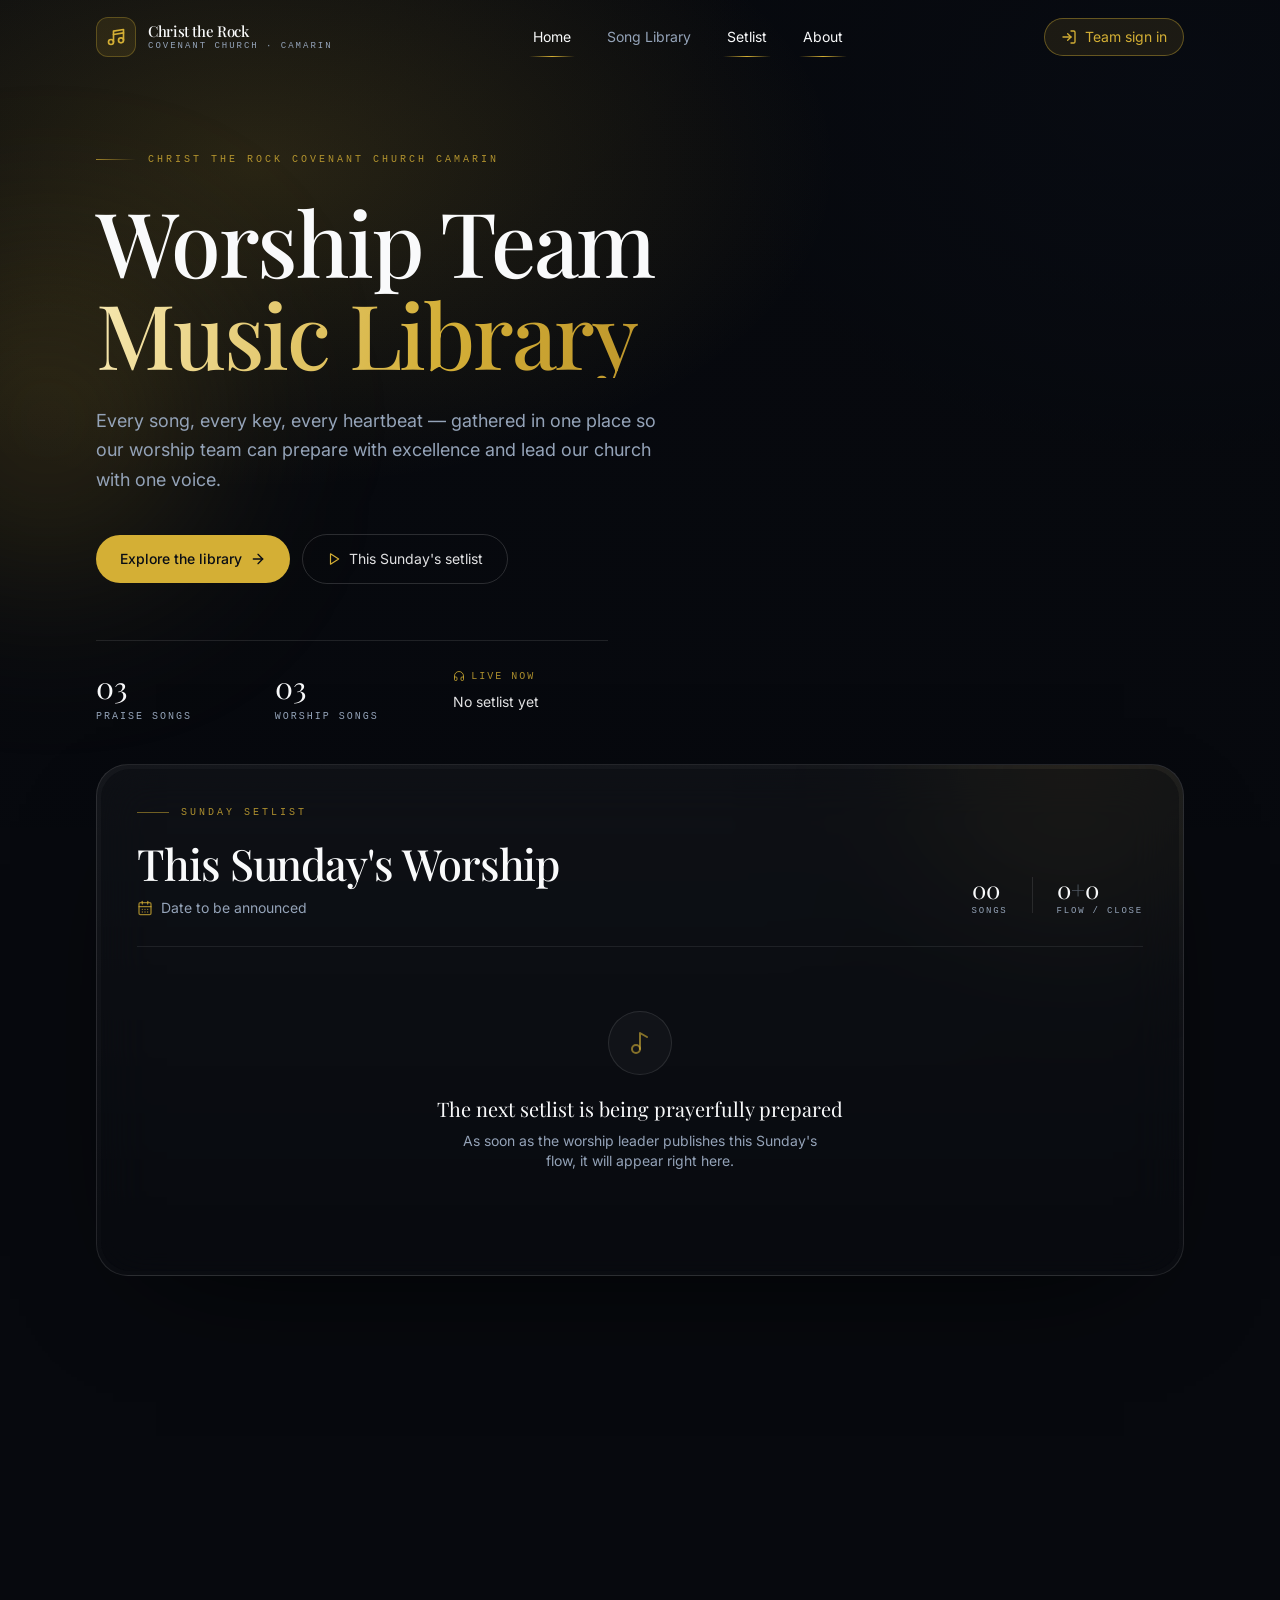
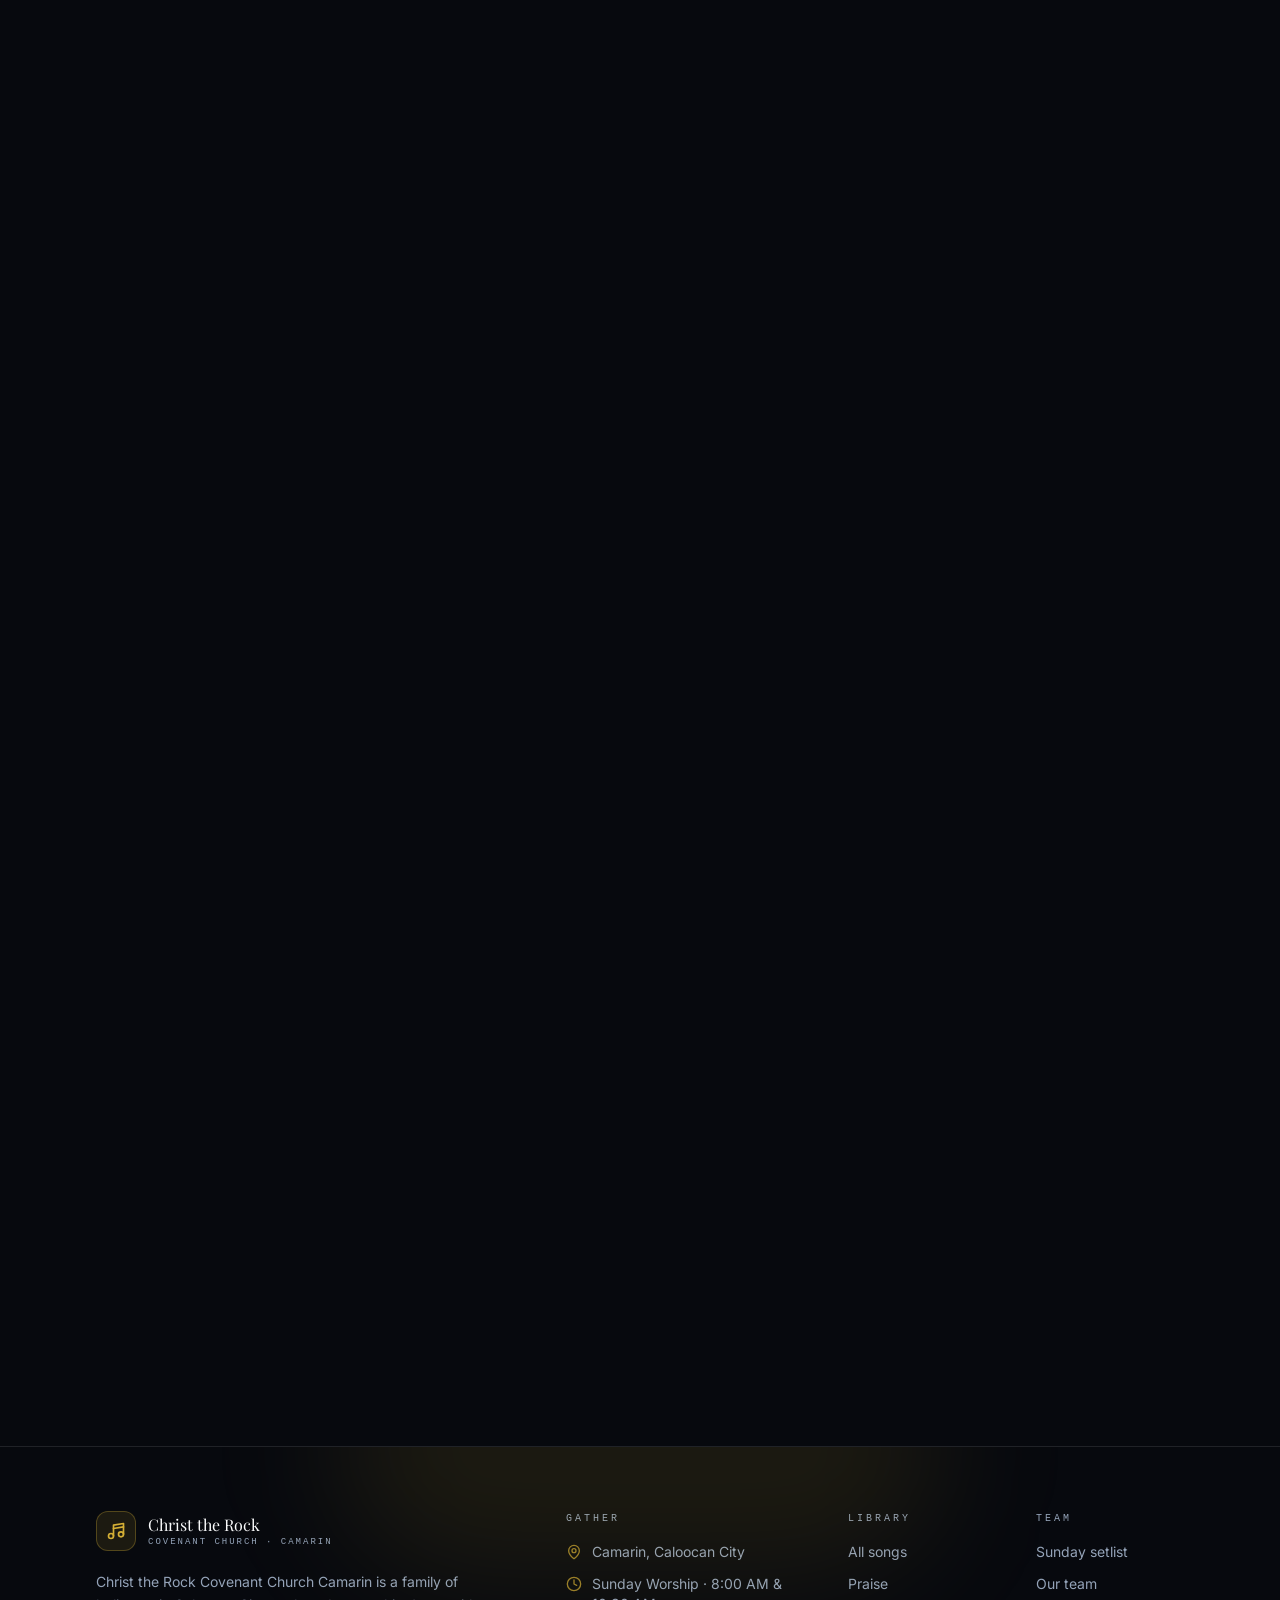
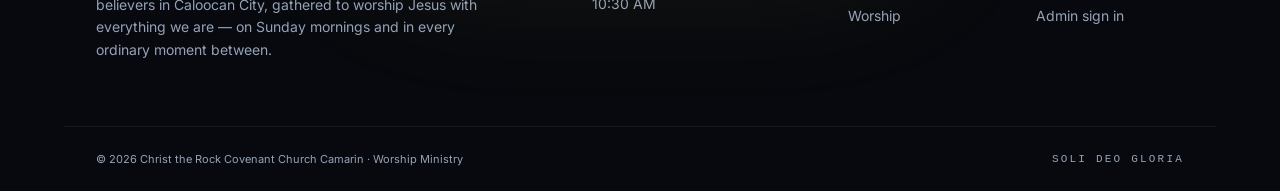
==== index.html @ 138a31fb "Add files via upload" ====
<!DOCTYPE html><html lang="en"><head><meta charset="utf-8"/><meta content="width=device-width, initial-scale=1" name="viewport"/><link data-precedence="default" href="https://fonts.googleapis.com/css2?family=Inter:wght@300;400;500;600;700&amp;family=Playfair+Display:ital,wght@0,400;0,500;0,600;0,700;1,400&amp;display=swap" rel="stylesheet"/><link data-precedence="default" href="assets/index-RPKxSa3g.css" rel="stylesheet"/><title>Worship Team Music Library · Christ the Rock Covenant Church Camarin</title><meta content="The worship song library of Christ the Rock Covenant Church Camarin — reference recordings, backing tracks, and this Sunday's setlist." name="description"/><link href="assets/index-C68H6vA-.js" rel="modulepreload"/><link href="assets/createLucideIcon-BUDD-Coq.js" rel="modulepreload"/><link href="assets/react-dom-BE61ntpF.js" rel="modulepreload"/><link href="assets/server-fns-a1KhJrAh.js" rel="modulepreload"/><link href="assets/not-found-DIgawKw1.js" rel="modulepreload"/><link href="assets/redirect-DmtLUW0N.js" rel="modulepreload"/><link href="assets/link-jalOJQkC.js" rel="modulepreload"/><link href="assets/useMatch-Bd0FVnKm.js" rel="modulepreload"/><link href="assets/CatchBoundary-DxR-OUMI.js" rel="modulepreload"/><link href="assets/useRouter-CSayxkxs.js" rel="modulepreload"/><link href="assets/base44Client-6vFZ7NNs.js" rel="modulepreload"/><link href="assets/AuthContext-CkHqcWz8.js" rel="modulepreload"/><link href="assets/button-DMwtZZR9.js" rel="modulepreload"/><link href="assets/_site-Dqvnqlij.js" rel="modulepreload"/><link href="assets/layout-dashboard-XELjvNYo.js" rel="modulepreload"/><link href="assets/utils-DojpP95n.js" rel="modulepreload"/><link href="assets/log-in-CpLHWtJS.js" rel="modulepreload"/><link href="assets/mail-Dfc-AJp6.js" rel="modulepreload"/><link href="assets/music-2-z4HTUO-l.js" rel="modulepreload"/><link href="assets/PlayerProvider-BpDTcqdj.js" rel="modulepreload"/><link href="assets/x-Bf3gjl_W.js" rel="modulepreload"/><link href="assets/site-defaults-DZJwE_UU.js" rel="modulepreload"/><link href="assets/song-theme-BJ8U_G2a.js" rel="modulepreload"/><link href="assets/_site-BabzP8Ic.js" rel="modulepreload"/><link href="assets/arrow-up-right-6ZqSmV0e.js" rel="modulepreload"/><link href="assets/sparkles-xSiNG7Z-.js" rel="modulepreload"/><link href="assets/download-C8LaL473.js" rel="modulepreload"/><link href="assets/heart-DmPBUXqQ.js" rel="modulepreload"/><link href="assets/headphones-D__kexxm.js" rel="modulepreload"/><link href="assets/library-vq-dr9pK.js" rel="modulepreload"/><link href="assets/users-lpn7iAPw.js" rel="modulepreload"/><link href="assets/image-Dif1U_Tt.js" rel="modulepreload"/><link href="assets/SongCard-CnLwtiai.js" rel="modulepreload"/><link href="https://fonts.googleapis.com" rel="preconnect"/><link crossorigin="anonymous" href="https://fonts.gstatic.com" rel="preconnect"/></head><body data-react-root="true"><!--$--><div class="relative flex min-h-screen flex-col"><header class="fixed inset-x-0 top-0 z-40 transition-all duration-500 border-b border-transparent"><div class="mx-auto flex h-[74px] max-w-6xl items-center justify-between gap-4 px-5 sm:px-8"><a class="group flex items-center gap-3 active" href="index.html" data-status="active" aria-current="page"><span class="relative flex h-10 w-10 items-center justify-center rounded-xl border border-primary/30 bg-primary/10 transition group-hover:border-primary/60"><svg xmlns="http://www.w3.org/2000/svg" width="24" height="24" viewBox="0 0 24 24" fill="none" stroke="currentColor" stroke-width="2" stroke-linecap="round" stroke-linejoin="round" class="lucide lucide-music4 h-5 w-5 text-primary"><path d="M9 18V5l12-2v13"></path><path d="m9 9 12-2"></path><circle cx="6" cy="18" r="3"></circle><circle cx="18" cy="16" r="3"></circle></svg></span><span class="leading-tight"><span class="block font-display text-[15px] font-medium tracking-tight text-foreground">Christ the Rock</span><span class="block font-mono text-[9px] uppercase tracking-[0.22em] text-muted-foreground">Covenant Church · Camarin</span></span></a><nav class="hidden items-center gap-1 lg:flex" aria-label="Main"><a class="relative rounded-full px-4 py-2 text-sm transition-colors text-foreground active" href="index.html" data-status="active" aria-current="page">Home<span class="absolute inset-x-3 -bottom-0.5 h-px bg-gradient-to-r from-transparent via-primary to-transparent"></span></a><a class="relative rounded-full px-4 py-2 text-sm transition-colors text-muted-foreground hover:text-foreground" href="songs.html">Song Library</a><a class="relative rounded-full px-4 py-2 text-sm transition-colors text-foreground active" href="index.html#setlist" data-status="active" aria-current="page">Setlist<span class="absolute inset-x-3 -bottom-0.5 h-px bg-gradient-to-r from-transparent via-primary to-transparent"></span></a><a class="relative rounded-full px-4 py-2 text-sm transition-colors text-foreground active" href="index.html#about" data-status="active" aria-current="page">About<span class="absolute inset-x-3 -bottom-0.5 h-px bg-gradient-to-r from-transparent via-primary to-transparent"></span></a></nav><div class="hidden items-center gap-2 lg:flex"><button type="button" class="flex items-center gap-2 rounded-full border border-primary/40 bg-primary/10 px-4 py-2 text-sm text-primary transition hover:bg-primary/20"><svg xmlns="http://www.w3.org/2000/svg" width="24" height="24" viewBox="0 0 24 24" fill="none" stroke="currentColor" stroke-width="2" stroke-linecap="round" stroke-linejoin="round" class="lucide lucide-log-in h-4 w-4"><path d="M15 3h4a2 2 0 0 1 2 2v14a2 2 0 0 1-2 2h-4"></path><polyline points="10 17 15 12 10 7"></polyline><line x1="15" x2="3" y1="12" y2="12"></line></svg>Team sign in</button></div><button type="button" aria-label="Open menu" aria-expanded="false" class="flex h-10 w-10 items-center justify-center rounded-xl border border-white/10 text-foreground lg:hidden"><svg xmlns="http://www.w3.org/2000/svg" width="24" height="24" viewBox="0 0 24 24" fill="none" stroke="currentColor" stroke-width="2" stroke-linecap="round" stroke-linejoin="round" class="lucide lucide-menu h-5 w-5"><line x1="4" x2="20" y1="12" y2="12"></line><line x1="4" x2="20" y1="6" y2="6"></line><line x1="4" x2="20" y1="18" y2="18"></line></svg></button></div></header><main class="flex-1"><div class="pb-10"><section class="relative isolate flex min-h-[92vh] items-center overflow-hidden"><div class="absolute inset-0 -z-10"><span class="inline-block relative h-full w-full object-cover opacity-45" data-image-src="https://media.base44.com/images/public/6ae8325a5e46a27e6f48c263/301f4f0b5_generated_c5628a67.png"><span class="block relative w-full h-full overflow-hidden"></span></span><div class="absolute inset-0 bg-gradient-to-b from-background/85 via-background/70 to-background"></div><div class="absolute inset-0 bg-[radial-gradient(70%_60%_at_20%_20%,hsl(46_65%_52%/0.16),transparent_65%)]"></div></div><div class="pointer-events-none absolute -left-24 top-1/3 -z-10 h-72 w-72 rounded-full bg-primary/20 blur-[100px] animate-glow"></div><div class="pointer-events-none absolute -right-20 bottom-10 -z-10 h-80 w-80 rounded-full bg-[hsl(219_70%_45%)]/25 blur-[110px] animate-float"></div><div class="mx-auto w-full max-w-6xl px-5 pb-20 pt-32 sm:px-8"><div class="max-w-3xl"><div class="animate-fade-up flex items-center gap-3"><span class="h-px w-10 bg-gradient-to-r from-primary/70 to-transparent"></span><p class="eyebrow text-primary/80">Christ the Rock Covenant Church Camarin</p></div><h1 class="animate-fade-up mt-7 font-display text-[clamp(2.9rem,7.4vw,5.6rem)] font-medium leading-[1.02] tracking-tight text-balance [animation-delay:80ms]"><span class="text-foreground">Worship Team</span><span class="block gold-text">Music Library</span></h1><p class="animate-fade-up mt-7 max-w-xl text-lg leading-relaxed text-muted-foreground [animation-delay:160ms]">Every song, every key, every heartbeat — gathered in one place so our worship team can prepare with excellence and lead our church with one voice.</p><div class="animate-fade-up mt-10 flex flex-wrap items-center gap-3 [animation-delay:240ms]"><a class="group inline-flex items-center gap-2 rounded-full bg-primary px-6 py-3.5 text-sm font-medium text-primary-foreground transition hover:shadow-[0_18px_50px_-18px_hsl(46_65%_52%/0.8)]" href="songs.html">Explore the library<svg xmlns="http://www.w3.org/2000/svg" width="24" height="24" viewBox="0 0 24 24" fill="none" stroke="currentColor" stroke-width="2" stroke-linecap="round" stroke-linejoin="round" class="lucide lucide-arrow-right h-4 w-4 transition-transform group-hover:translate-x-1"><path d="M5 12h14"></path><path d="m12 5 7 7-7 7"></path></svg></a><a class="inline-flex items-center gap-2 rounded-full border border-white/15 px-6 py-3.5 text-sm text-foreground/90 backdrop-blur transition hover:border-primary/40 hover:bg-white/5 active" href="index.html#setlist" data-status="active" aria-current="page"><svg xmlns="http://www.w3.org/2000/svg" width="24" height="24" viewBox="0 0 24 24" fill="none" stroke="currentColor" stroke-width="2" stroke-linecap="round" stroke-linejoin="round" class="lucide lucide-play h-3.5 w-3.5 text-primary"><polygon points="6 3 20 12 6 21 6 3"></polygon></svg>This Sunday&#x27;s setlist</a></div><div class="animate-fade-up mt-14 grid max-w-lg grid-cols-3 gap-6 border-t border-white/10 pt-7 [animation-delay:320ms]"><div><p class="font-display text-3xl text-foreground">03</p><p class="mt-1 font-mono text-[10px] uppercase tracking-[0.2em] text-muted-foreground">Praise songs</p></div><div><p class="font-display text-3xl text-foreground">03</p><p class="mt-1 font-mono text-[10px] uppercase tracking-[0.2em] text-muted-foreground">Worship songs</p></div><div><p class="flex items-center gap-1.5 font-mono text-[10px] uppercase tracking-[0.2em] text-primary/80"><svg xmlns="http://www.w3.org/2000/svg" width="24" height="24" viewBox="0 0 24 24" fill="none" stroke="currentColor" stroke-width="2" stroke-linecap="round" stroke-linejoin="round" class="lucide lucide-headphones h-3 w-3"><path d="M3 14h3a2 2 0 0 1 2 2v3a2 2 0 0 1-2 2H5a2 2 0 0 1-2-2v-7a9 9 0 0 1 18 0v7a2 2 0 0 1-2 2h-1a2 2 0 0 1-2-2v-3a2 2 0 0 1 2-2h3"></path></svg> Live now</p><p class="mt-2 text-sm text-foreground/90">No setlist yet</p></div></div></div></div></section><div class="-mt-10 sm:-mt-16"><section id="setlist" class="relative mx-auto max-w-6xl scroll-mt-24 px-5 sm:px-8"><div class="relative overflow-hidden rounded-[2rem] border border-white/10 bg-gradient-to-b from-white/[0.06] to-white/[0.015] p-1 shadow-[0_40px_120px_-60px_rgba(0,0,0,1)]"><div class="pointer-events-none absolute -top-24 right-0 h-56 w-56 rounded-full bg-primary/15 blur-[90px]"></div><div class="relative rounded-[1.85rem] bg-background/40 px-5 py-7 backdrop-blur-xl sm:px-9 sm:py-9"><div class="flex flex-col gap-5 border-b border-white/8 pb-7 sm:flex-row sm:items-end sm:justify-between"><div><div class="flex items-center gap-3"><span class="h-px w-8 bg-primary/50"></span><p class="eyebrow text-primary/80">Sunday Setlist</p></div><h2 class="mt-4 font-display text-[clamp(1.8rem,4vw,2.7rem)] font-medium leading-tight tracking-tight text-foreground">This Sunday&#x27;s Worship</h2><p class="mt-2 flex items-center gap-2 text-sm text-muted-foreground"><svg xmlns="http://www.w3.org/2000/svg" width="24" height="24" viewBox="0 0 24 24" fill="none" stroke="currentColor" stroke-width="2" stroke-linecap="round" stroke-linejoin="round" class="lucide lucide-calendar-days h-4 w-4 text-primary/70"><path d="M8 2v4"></path><path d="M16 2v4"></path><rect width="18" height="18" x="3" y="4" rx="2"></rect><path d="M3 10h18"></path><path d="M8 14h.01"></path><path d="M12 14h.01"></path><path d="M16 14h.01"></path><path d="M8 18h.01"></path><path d="M12 18h.01"></path><path d="M16 18h.01"></path></svg>Date to be announced</p></div><div class="flex items-center gap-6"><div><p class="font-display text-2xl text-foreground">00</p><p class="font-mono text-[9px] uppercase tracking-[0.2em] text-muted-foreground">Songs</p></div><div class="h-9 w-px bg-white/10"></div><div><p class="font-display text-2xl text-foreground">0<span class="text-muted-foreground/50">+</span>0</p><p class="font-mono text-[9px] uppercase tracking-[0.2em] text-muted-foreground">Flow / Close</p></div></div></div><div class="flex flex-col items-center justify-center py-16 text-center"><div class="flex h-16 w-16 items-center justify-center rounded-full border border-white/10 bg-white/[0.03]"><svg xmlns="http://www.w3.org/2000/svg" width="24" height="24" viewBox="0 0 24 24" fill="none" stroke="currentColor" stroke-width="2" stroke-linecap="round" stroke-linejoin="round" class="lucide lucide-music2 h-6 w-6 text-primary/60"><circle cx="8" cy="18" r="4"></circle><path d="M12 18V2l7 4"></path></svg></div><p class="mt-5 font-display text-xl text-foreground">The next setlist is being prayerfully prepared</p><p class="mt-2 max-w-sm text-sm text-muted-foreground">As soon as the worship leader publishes this Sunday&#x27;s flow, it will appear right here.</p></div></div></div></section></div><section class="mx-auto mt-24 max-w-6xl px-5 sm:px-8"><div style="transition-delay:0ms" class="transition-[opacity,transform] duration-700 ease-out motion-reduce:transition-none translate-y-8 opacity-0"><div class="flex flex-col gap-5 sm:flex-row sm:items-end sm:justify-between"><div class="max-w-2xl"><div class="flex items-center gap-3"><span class="h-px w-8 bg-primary/50"></span><p class="eyebrow text-primary/80">Two heartbeats</p></div><h2 class="mt-4 font-display text-[clamp(1.9rem,3.6vw,2.9rem)] font-medium leading-[1.12] tracking-tight text-balance text-foreground">Find the sound for the moment</h2><p class="mt-4 text-[15px] leading-relaxed text-muted-foreground">Praise lifts the room with energy and thanksgiving. Worship makes space for stillness and surrender. Every song is filed, keyed, and ready.</p></div></div></div><div style="transition-delay:100ms" class="transition-[opacity,transform] duration-700 ease-out motion-reduce:transition-none translate-y-8 opacity-0 mt-10"><div class="grid gap-5 sm:grid-cols-2"><a class="group relative isolate flex min-h-[280px] flex-col justify-end overflow-hidden rounded-[1.75rem] border border-white/10 p-7 transition duration-500 hover:-translate-y-1 hover:border-white/20" href="songs@category=praise.html"><span class="inline-block absolute inset-0 -z-10 h-full w-full object-cover opacity-40 transition duration-700 group-hover:scale-105 group-hover:opacity-55" data-image-src="https://media.base44.com/images/public/6ae8325a5e46a27e6f48c263/154beac7b_generated_5445c7a5.png"><span class="block relative w-full h-full overflow-hidden"></span></span><div class="absolute inset-0 -z-10 bg-gradient-to-t from-background via-background/80 to-background/20"></div><div class="flex items-center justify-between"><span class="flex h-11 w-11 items-center justify-center rounded-xl border border-primary/40 bg-primary/15 text-primary"><svg xmlns="http://www.w3.org/2000/svg" width="24" height="24" viewBox="0 0 24 24" fill="none" stroke="currentColor" stroke-width="2" stroke-linecap="round" stroke-linejoin="round" class="lucide lucide-flame h-5 w-5"><path d="M8.5 14.5A2.5 2.5 0 0 0 11 12c0-1.38-.5-2-1-3-1.072-2.143-.224-4.054 2-6 .5 2.5 2 4.9 4 6.5 2 1.6 3 3.5 3 5.5a7 7 0 1 1-14 0c0-1.153.433-2.294 1-3a2.5 2.5 0 0 0 2.5 2.5z"></path></svg></span><span class="flex h-9 w-9 items-center justify-center rounded-full border border-white/15 text-muted-foreground transition group-hover:border-white/40 group-hover:text-foreground"><svg xmlns="http://www.w3.org/2000/svg" width="24" height="24" viewBox="0 0 24 24" fill="none" stroke="currentColor" stroke-width="2" stroke-linecap="round" stroke-linejoin="round" class="lucide lucide-arrow-up-right h-4 w-4"><path d="M7 7h10v10"></path><path d="M7 17 17 7"></path></svg></span></div><p class="mt-10 font-mono text-[9px] uppercase tracking-[0.24em] text-muted-foreground">Fast · Upbeat · Declarative</p><h3 class="mt-2 font-display text-3xl tracking-tight text-foreground">Praise</h3><p class="mt-2 max-w-xs text-sm leading-relaxed text-muted-foreground">High-energy anthems that open the service with thanksgiving and joy.</p></a><a class="group relative isolate flex min-h-[280px] flex-col justify-end overflow-hidden rounded-[1.75rem] border border-white/10 p-7 transition duration-500 hover:-translate-y-1 hover:border-white/20" href="songs@category=worship.html"><span class="inline-block absolute inset-0 -z-10 h-full w-full object-cover opacity-40 transition duration-700 group-hover:scale-105 group-hover:opacity-55" data-image-src="https://media.base44.com/images/public/6ae8325a5e46a27e6f48c263/608a3fe82_generated_2d87bc00.png"><span class="block relative w-full h-full overflow-hidden"></span></span><div class="absolute inset-0 -z-10 bg-gradient-to-t from-background via-[hsl(356_45%_12%)]/80 to-background/20"></div><div class="flex items-center justify-between"><span class="flex h-11 w-11 items-center justify-center rounded-xl border border-[hsl(var(--worship))]/40 bg-[hsl(var(--worship))]/15 text-[hsl(var(--worship))]"><svg xmlns="http://www.w3.org/2000/svg" width="24" height="24" viewBox="0 0 24 24" fill="none" stroke="currentColor" stroke-width="2" stroke-linecap="round" stroke-linejoin="round" class="lucide lucide-heart h-5 w-5"><path d="M19 14c1.49-1.46 3-3.21 3-5.5A5.5 5.5 0 0 0 16.5 3c-1.76 0-3 .5-4.5 2-1.5-1.5-2.74-2-4.5-2A5.5 5.5 0 0 0 2 8.5c0 2.3 1.5 4.05 3 5.5l7 7Z"></path></svg></span><span class="flex h-9 w-9 items-center justify-center rounded-full border border-white/15 text-muted-foreground transition group-hover:border-white/40 group-hover:text-foreground"><svg xmlns="http://www.w3.org/2000/svg" width="24" height="24" viewBox="0 0 24 24" fill="none" stroke="currentColor" stroke-width="2" stroke-linecap="round" stroke-linejoin="round" class="lucide lucide-arrow-up-right h-4 w-4"><path d="M7 7h10v10"></path><path d="M7 17 17 7"></path></svg></span></div><p class="mt-10 font-mono text-[9px] uppercase tracking-[0.24em] text-muted-foreground">Slow · Intimate · Reflective</p><h3 class="mt-2 font-display text-3xl tracking-tight text-foreground">Worship</h3><p class="mt-2 max-w-xs text-sm leading-relaxed text-muted-foreground">Quiet songs that make room for stillness and surrender before God.</p></a></div></div></section><section class="mx-auto mt-24 max-w-6xl px-5 sm:px-8"><div style="transition-delay:0ms" class="transition-[opacity,transform] duration-700 ease-out motion-reduce:transition-none translate-y-8 opacity-0"><div class="flex flex-col gap-5 sm:flex-row sm:items-end sm:justify-between"><div class="max-w-2xl"><div class="flex items-center gap-3"><span class="h-px w-8 bg-primary/50"></span><p class="eyebrow text-primary/80">Fresh in the vault</p></div><h2 class="mt-4 font-display text-[clamp(1.9rem,3.6vw,2.9rem)] font-medium leading-[1.12] tracking-tight text-balance text-foreground">New in the library</h2><p class="mt-4 text-[15px] leading-relaxed text-muted-foreground">Fresh arrangements ready for the team to learn and lead.</p></div><a class="group inline-flex items-center gap-2 text-sm text-primary transition hover:text-primary/80" href="songs.html">Browse all <!-- -->6 songs<svg xmlns="http://www.w3.org/2000/svg" width="24" height="24" viewBox="0 0 24 24" fill="none" stroke="currentColor" stroke-width="2" stroke-linecap="round" stroke-linejoin="round" class="lucide lucide-arrow-right h-4 w-4 transition-transform group-hover:translate-x-1"><path d="M5 12h14"></path><path d="m12 5 7 7-7 7"></path></svg></a></div></div><div class="mt-10 grid gap-5 sm:grid-cols-2 lg:grid-cols-3"><div style="transition-delay:0ms" class="transition-[opacity,transform] duration-700 ease-out motion-reduce:transition-none translate-y-8 opacity-0"><article class="group relative flex h-full flex-col overflow-hidden rounded-3xl border border-white/10 bg-white/[0.025] p-5 transition duration-500 hover:-translate-y-1 hover:bg-white/[0.05] group-hover:border-[hsl(var(--worship))]/45"><div class="pointer-events-none absolute -right-14 -top-16 h-40 w-40 rounded-full blur-3xl opacity-0 transition-opacity duration-500 group-hover:opacity-100 bg-[hsl(var(--worship))]/20"></div><div class="flex items-start justify-between gap-3"><span class="rounded-full border px-2.5 py-1 font-mono text-[9px] uppercase tracking-[0.18em] border-[hsl(var(--worship))]/35 bg-[hsl(var(--worship))]/12 text-[hsl(var(--worship))]">Worship<!-- --> · <!-- -->Slow</span><div class="flex items-center gap-3 font-mono text-[10px] uppercase tracking-wider text-muted-foreground"><span class="led text-primary">D</span><span class="h-3 w-px bg-white/15"></span><span class="led">68 BPM</span></div></div><h3 class="mt-5 font-display text-xl leading-snug tracking-tight text-foreground transition-colors group-hover:text-primary">King of Kings</h3><p class="mt-1 text-sm text-muted-foreground">Hillsong Worship</p><p class="mt-3 line-clamp-2 text-[13px] leading-relaxed text-muted-foreground/80">Narrative worship song — let the verses breathe and bring the drums in on the second chorus.</p><div class="mt-auto pt-5"><div class="flex items-center gap-2"><button type="button" disabled="" aria-label="Play reference recording of King of Kings" class="flex h-10 w-10 shrink-0 items-center justify-center rounded-full border transition border-white/15 text-foreground hover:text-primary cursor-not-allowed opacity-35 hover:border-white/15 hover:bg-transparent"><svg xmlns="http://www.w3.org/2000/svg" width="24" height="24" viewBox="0 0 24 24" fill="none" stroke="currentColor" stroke-width="2" stroke-linecap="round" stroke-linejoin="round" class="lucide lucide-play ml-0.5 h-4 w-4"><polygon points="6 3 20 12 6 21 6 3"></polygon></svg></button><span class="flex flex-1 items-center justify-center rounded-full border border-white/8 px-4 py-2.5 text-xs text-muted-foreground/50">No track yet</span><a aria-label="View details for King of Kings" class="flex h-10 w-10 shrink-0 items-center justify-center rounded-full border border-white/12 text-muted-foreground transition hover:border-primary/50 hover:text-primary" href="songs/6ae83517311d4ce9578477d5.html"><svg xmlns="http://www.w3.org/2000/svg" width="24" height="24" viewBox="0 0 24 24" fill="none" stroke="currentColor" stroke-width="2" stroke-linecap="round" stroke-linejoin="round" class="lucide lucide-arrow-up-right h-4 w-4"><path d="M7 7h10v10"></path><path d="M7 17 17 7"></path></svg></a></div></div></article></div><div style="transition-delay:90ms" class="transition-[opacity,transform] duration-700 ease-out motion-reduce:transition-none translate-y-8 opacity-0"><article class="group relative flex h-full flex-col overflow-hidden rounded-3xl border border-white/10 bg-white/[0.025] p-5 transition duration-500 hover:-translate-y-1 hover:bg-white/[0.05] group-hover:border-[hsl(var(--worship))]/45"><div class="pointer-events-none absolute -right-14 -top-16 h-40 w-40 rounded-full blur-3xl opacity-0 transition-opacity duration-500 group-hover:opacity-100 bg-[hsl(var(--worship))]/20"></div><div class="flex items-start justify-between gap-3"><span class="rounded-full border px-2.5 py-1 font-mono text-[9px] uppercase tracking-[0.18em] border-[hsl(var(--worship))]/35 bg-[hsl(var(--worship))]/12 text-[hsl(var(--worship))]">Worship<!-- --> · <!-- -->Slow</span><div class="flex items-center gap-3 font-mono text-[10px] uppercase tracking-wider text-muted-foreground"><span class="led text-primary">A</span><span class="h-3 w-px bg-white/15"></span><span class="led">63 BPM</span></div></div><h3 class="mt-5 font-display text-xl leading-snug tracking-tight text-foreground transition-colors group-hover:text-primary">Goodness of God</h3><p class="mt-1 text-sm text-muted-foreground">Bethel Music</p><p class="mt-3 line-clamp-2 text-[13px] leading-relaxed text-muted-foreground/80">Warm and congregational; builds gently into a full-band chorus. Keep the first verse sparse.</p><div class="mt-auto pt-5"><div class="flex items-center gap-2"><button type="button" disabled="" aria-label="Play reference recording of Goodness of God" class="flex h-10 w-10 shrink-0 items-center justify-center rounded-full border transition border-white/15 text-foreground hover:text-primary cursor-not-allowed opacity-35 hover:border-white/15 hover:bg-transparent"><svg xmlns="http://www.w3.org/2000/svg" width="24" height="24" viewBox="0 0 24 24" fill="none" stroke="currentColor" stroke-width="2" stroke-linecap="round" stroke-linejoin="round" class="lucide lucide-play ml-0.5 h-4 w-4"><polygon points="6 3 20 12 6 21 6 3"></polygon></svg></button><span class="flex flex-1 items-center justify-center rounded-full border border-white/8 px-4 py-2.5 text-xs text-muted-foreground/50">No track yet</span><a aria-label="View details for Goodness of God" class="flex h-10 w-10 shrink-0 items-center justify-center rounded-full border border-white/12 text-muted-foreground transition hover:border-primary/50 hover:text-primary" href="songs/6ae83517311d4ce9578477d4.html"><svg xmlns="http://www.w3.org/2000/svg" width="24" height="24" viewBox="0 0 24 24" fill="none" stroke="currentColor" stroke-width="2" stroke-linecap="round" stroke-linejoin="round" class="lucide lucide-arrow-up-right h-4 w-4"><path d="M7 7h10v10"></path><path d="M7 17 17 7"></path></svg></a></div></div></article></div><div style="transition-delay:180ms" class="transition-[opacity,transform] duration-700 ease-out motion-reduce:transition-none translate-y-8 opacity-0"><article class="group relative flex h-full flex-col overflow-hidden rounded-3xl border border-white/10 bg-white/[0.025] p-5 transition duration-500 hover:-translate-y-1 hover:bg-white/[0.05] group-hover:border-[hsl(var(--worship))]/45"><div class="pointer-events-none absolute -right-14 -top-16 h-40 w-40 rounded-full blur-3xl opacity-0 transition-opacity duration-500 group-hover:opacity-100 bg-[hsl(var(--worship))]/20"></div><div class="flex items-start justify-between gap-3"><span class="rounded-full border px-2.5 py-1 font-mono text-[9px] uppercase tracking-[0.18em] border-[hsl(var(--worship))]/35 bg-[hsl(var(--worship))]/12 text-[hsl(var(--worship))]">Worship<!-- --> · <!-- -->Slow</span><div class="flex items-center gap-3 font-mono text-[10px] uppercase tracking-wider text-muted-foreground"><span class="led text-primary">G</span><span class="h-3 w-px bg-white/15"></span><span class="led">68 BPM</span></div></div><h3 class="mt-5 font-display text-xl leading-snug tracking-tight text-foreground transition-colors group-hover:text-primary">Way Maker</h3><p class="mt-1 text-sm text-muted-foreground">Sinach</p><p class="mt-3 line-clamp-2 text-[13px] leading-relaxed text-muted-foreground/80">Spacious declaration of God&#x27;s faithfulness — ideal for the response segment after the message.</p><div class="mt-auto pt-5"><div class="flex items-center gap-2"><button type="button" disabled="" aria-label="Play reference recording of Way Maker" class="flex h-10 w-10 shrink-0 items-center justify-center rounded-full border transition border-white/15 text-foreground hover:text-primary cursor-not-allowed opacity-35 hover:border-white/15 hover:bg-transparent"><svg xmlns="http://www.w3.org/2000/svg" width="24" height="24" viewBox="0 0 24 24" fill="none" stroke="currentColor" stroke-width="2" stroke-linecap="round" stroke-linejoin="round" class="lucide lucide-play ml-0.5 h-4 w-4"><polygon points="6 3 20 12 6 21 6 3"></polygon></svg></button><span class="flex flex-1 items-center justify-center rounded-full border border-white/8 px-4 py-2.5 text-xs text-muted-foreground/50">No track yet</span><a aria-label="View details for Way Maker" class="flex h-10 w-10 shrink-0 items-center justify-center rounded-full border border-white/12 text-muted-foreground transition hover:border-primary/50 hover:text-primary" href="songs/6ae83517311d4ce9578477d3.html"><svg xmlns="http://www.w3.org/2000/svg" width="24" height="24" viewBox="0 0 24 24" fill="none" stroke="currentColor" stroke-width="2" stroke-linecap="round" stroke-linejoin="round" class="lucide lucide-arrow-up-right h-4 w-4"><path d="M7 7h10v10"></path><path d="M7 17 17 7"></path></svg></a></div></div></article></div></div></section><section id="about" class="mx-auto mt-28 max-w-6xl scroll-mt-24 px-5 sm:px-8"><div class="grid gap-6 lg:grid-cols-12"><div style="transition-delay:0ms" class="transition-[opacity,transform] duration-700 ease-out motion-reduce:transition-none translate-y-8 opacity-0 lg:col-span-7"><div class="glass h-full rounded-[1.75rem] p-8 sm:p-10"><div class="flex items-center gap-3"><svg xmlns="http://www.w3.org/2000/svg" width="24" height="24" viewBox="0 0 24 24" fill="none" stroke="currentColor" stroke-width="2" stroke-linecap="round" stroke-linejoin="round" class="lucide lucide-users h-4 w-4 text-primary"><path d="M16 21v-2a4 4 0 0 0-4-4H6a4 4 0 0 0-4 4v2"></path><circle cx="9" cy="7" r="4"></circle><path d="M22 21v-2a4 4 0 0 0-3-3.87"></path><path d="M16 3.13a4 4 0 0 1 0 7.75"></path></svg><p class="eyebrow text-primary/80">Our worship team</p></div><h2 class="mt-5 font-display text-[clamp(1.8rem,3.4vw,2.6rem)] font-medium leading-tight tracking-tight text-foreground">Prepared hearts, one voice</h2><p class="mt-5 text-[15px] leading-relaxed text-muted-foreground">Our worship ministry is made up of singers, instrumentalists, and audio volunteers who rehearse weekly, pray together, and serve the church with humility. We believe preparation is an act of worship: the more prepared we are, the more freely we can lead.</p><p class="mt-4 text-[15px] leading-relaxed text-muted-foreground">Christ the Rock Covenant Church Camarin is a family of believers in Caloocan City, gathered to worship Jesus with everything we are — on Sunday mornings and in every ordinary moment between.</p><div class="mt-8 flex flex-wrap gap-2"><span class="rounded-full border border-white/10 bg-white/[0.03] px-3 py-1.5 text-xs text-muted-foreground">Vocalists</span><span class="rounded-full border border-white/10 bg-white/[0.03] px-3 py-1.5 text-xs text-muted-foreground">Keys</span><span class="rounded-full border border-white/10 bg-white/[0.03] px-3 py-1.5 text-xs text-muted-foreground">Guitars</span><span class="rounded-full border border-white/10 bg-white/[0.03] px-3 py-1.5 text-xs text-muted-foreground">Bass</span><span class="rounded-full border border-white/10 bg-white/[0.03] px-3 py-1.5 text-xs text-muted-foreground">Drums</span><span class="rounded-full border border-white/10 bg-white/[0.03] px-3 py-1.5 text-xs text-muted-foreground">Audio &amp; Media</span></div></div></div><div style="transition-delay:120ms" class="transition-[opacity,transform] duration-700 ease-out motion-reduce:transition-none translate-y-8 opacity-0 lg:col-span-5"><div class="flex h-full flex-col gap-6"><div class="relative overflow-hidden rounded-[1.75rem] border border-primary/20 bg-gradient-to-br from-primary/12 via-transparent to-transparent p-8"><svg xmlns="http://www.w3.org/2000/svg" width="24" height="24" viewBox="0 0 24 24" fill="none" stroke="currentColor" stroke-width="2" stroke-linecap="round" stroke-linejoin="round" class="lucide lucide-quote h-6 w-6 text-primary/70"><path d="M16 3a2 2 0 0 0-2 2v6a2 2 0 0 0 2 2 1 1 0 0 1 1 1v1a2 2 0 0 1-2 2 1 1 0 0 0-1 1v2a1 1 0 0 0 1 1 6 6 0 0 0 6-6V5a2 2 0 0 0-2-2z"></path><path d="M5 3a2 2 0 0 0-2 2v6a2 2 0 0 0 2 2 1 1 0 0 1 1 1v1a2 2 0 0 1-2 2 1 1 0 0 0-1 1v2a1 1 0 0 0 1 1 6 6 0 0 0 6-6V5a2 2 0 0 0-2-2z"></path></svg><p class="mt-5 font-display text-xl leading-relaxed text-foreground/95">“Sing to the Lord a new song; sing to the Lord, all the earth.”</p><p class="mt-4 font-mono text-[10px] uppercase tracking-[0.2em] text-primary/80">Psalm 96:1</p><div class="pointer-events-none absolute -bottom-16 -right-10 h-40 w-40 rounded-full bg-primary/15 blur-[70px]"></div></div><div class="glass flex-1 rounded-[1.75rem] p-8"><div class="flex items-center gap-2"><svg xmlns="http://www.w3.org/2000/svg" width="24" height="24" viewBox="0 0 24 24" fill="none" stroke="currentColor" stroke-width="2" stroke-linecap="round" stroke-linejoin="round" class="lucide lucide-sparkles h-3.5 w-3.5 text-primary"><path d="M9.937 15.5A2 2 0 0 0 8.5 14.063l-6.135-1.582a.5.5 0 0 1 0-.962L8.5 9.936A2 2 0 0 0 9.937 8.5l1.582-6.135a.5.5 0 0 1 .963 0L14.063 8.5A2 2 0 0 0 15.5 9.937l6.135 1.581a.5.5 0 0 1 0 .964L15.5 14.063a2 2 0 0 0-1.437 1.437l-1.582 6.135a.5.5 0 0 1-.963 0z"></path><path d="M20 3v4"></path><path d="M22 5h-4"></path><path d="M4 17v2"></path><path d="M5 18H3"></path></svg><p class="eyebrow text-primary/80">Announcements</p></div><p class="mt-4 text-sm leading-relaxed text-muted-foreground">Worship team rehearsal is every Saturday at 7:00 PM in the sanctuary. Bring your charts and your instruments — and come ready to pray together before we play.</p><p class="mt-5 border-t border-white/8 pt-4 text-xs text-muted-foreground">Sunday Worship · 8:00 AM &amp; 10:30 AM</p></div></div></div></div></section></div></main><footer class="relative mt-24 overflow-hidden border-t border-white/10"><div class="pointer-events-none absolute -top-32 left-1/2 h-64 w-[38rem] -translate-x-1/2 rounded-full bg-primary/10 blur-3xl"></div><div class="mx-auto grid max-w-6xl gap-10 px-5 py-16 sm:px-8 md:grid-cols-12"><div class="md:col-span-5"><div class="flex items-center gap-3"><span class="flex h-10 w-10 items-center justify-center rounded-xl border border-primary/30 bg-primary/10"><svg xmlns="http://www.w3.org/2000/svg" width="24" height="24" viewBox="0 0 24 24" fill="none" stroke="currentColor" stroke-width="2" stroke-linecap="round" stroke-linejoin="round" class="lucide lucide-music4 h-5 w-5 text-primary"><path d="M9 18V5l12-2v13"></path><path d="m9 9 12-2"></path><circle cx="6" cy="18" r="3"></circle><circle cx="18" cy="16" r="3"></circle></svg></span><div class="leading-tight"><p class="font-display text-base text-foreground">Christ the Rock</p><p class="font-mono text-[9px] uppercase tracking-[0.22em] text-muted-foreground">Covenant Church · Camarin</p></div></div><p class="mt-5 max-w-sm text-sm leading-relaxed text-muted-foreground">Christ the Rock Covenant Church Camarin is a family of believers in Caloocan City, gathered to worship Jesus with everything we are — on Sunday mornings and in every ordinary moment between.</p></div><div class="md:col-span-3"><p class="eyebrow">Gather</p><ul class="mt-4 space-y-3 text-sm text-muted-foreground"><li class="flex items-start gap-2.5"><svg xmlns="http://www.w3.org/2000/svg" width="24" height="24" viewBox="0 0 24 24" fill="none" stroke="currentColor" stroke-width="2" stroke-linecap="round" stroke-linejoin="round" class="lucide lucide-map-pin mt-0.5 h-4 w-4 shrink-0 text-primary/70"><path d="M20 10c0 4.993-5.539 10.193-7.399 11.799a1 1 0 0 1-1.202 0C9.539 20.193 4 14.993 4 10a8 8 0 0 1 16 0"></path><circle cx="12" cy="10" r="3"></circle></svg><span>Camarin, Caloocan City</span></li><li class="flex items-start gap-2.5"><svg xmlns="http://www.w3.org/2000/svg" width="24" height="24" viewBox="0 0 24 24" fill="none" stroke="currentColor" stroke-width="2" stroke-linecap="round" stroke-linejoin="round" class="lucide lucide-clock mt-0.5 h-4 w-4 shrink-0 text-primary/70"><circle cx="12" cy="12" r="10"></circle><polyline points="12 6 12 12 16 14"></polyline></svg><span>Sunday Worship · 8:00 AM &amp; 10:30 AM</span></li></ul></div><div class="md:col-span-2"><p class="eyebrow">Library</p><ul class="mt-4 space-y-3 text-sm text-muted-foreground"><li><a class="transition hover:text-foreground" href="songs.html">All songs</a></li><li><a class="transition hover:text-foreground" href="songs@category=praise.html">Praise</a></li><li><a class="transition hover:text-foreground" href="songs@category=worship.html">Worship</a></li></ul></div><div class="md:col-span-2"><p class="eyebrow">Team</p><ul class="mt-4 space-y-3 text-sm text-muted-foreground"><li><a class="transition hover:text-foreground active" href="index.html#setlist" data-status="active" aria-current="page">Sunday setlist</a></li><li><a class="transition hover:text-foreground active" href="index.html#about" data-status="active" aria-current="page">Our team</a></li><li><a class="transition hover:text-foreground" href="login.html">Admin sign in</a></li></ul></div></div><div class="mx-auto flex max-w-6xl flex-col gap-2 border-t border-white/5 px-5 py-6 text-[11px] text-muted-foreground sm:flex-row sm:items-center sm:justify-between sm:px-8"><p>© <!-- -->2026<!-- --> Christ the Rock Covenant Church Camarin · Worship Ministry</p><p class="font-mono uppercase tracking-[0.2em]">Soli Deo Gloria</p></div></footer></div><audio preload="metadata"></audio><!--/$--><section aria-label="Notifications alt+T" tabindex="-1" aria-live="polite" aria-relevant="additions text" aria-atomic="false"></section><script data-tsr-stream-part="">(self.$R=self.$R||{})["tsr"]=[];self.$_TSR={h(){this.hydrated=!0,this.c()},e(){this.streamEnded=!0,this.c()},c(){this.hydrated&&this.streamEnded&&(delete self.$_TSR,delete self.$R.tsr)},p(e){this.initialized?e():this.buffer.push(e)},buffer:[]};$_TSR.router=($R=>$R[0]={manifest:$R[1]={routes:$R[2]={__root__:$R[3]={preloads:$R[4]=["/assets/index-C68H6vA-.js","/assets/createLucideIcon-BUDD-Coq.js","/assets/react-dom-BE61ntpF.js","/assets/server-fns-a1KhJrAh.js","/assets/not-found-DIgawKw1.js","/assets/redirect-DmtLUW0N.js","/assets/link-jalOJQkC.js","/assets/useMatch-Bd0FVnKm.js","/assets/CatchBoundary-DxR-OUMI.js","/assets/useRouter-CSayxkxs.js","/assets/base44Client-6vFZ7NNs.js","/assets/AuthContext-CkHqcWz8.js","/assets/button-DMwtZZR9.js"],scripts:$R[5]=[$R[6]={attrs:$R[7]={type:"module",async:!0,src:"/assets/index-C68H6vA-.js"}}]},"/_site":$R[8]={preloads:$R[9]=["/assets/_site-Dqvnqlij.js","/assets/layout-dashboard-XELjvNYo.js","/assets/utils-DojpP95n.js","/assets/log-in-CpLHWtJS.js","/assets/mail-Dfc-AJp6.js","/assets/music-2-z4HTUO-l.js","/assets/PlayerProvider-BpDTcqdj.js","/assets/x-Bf3gjl_W.js","/assets/site-defaults-DZJwE_UU.js","/assets/song-theme-BJ8U_G2a.js"]},"/_site/":$R[10]={preloads:$R[11]=["/assets/_site-BabzP8Ic.js","/assets/arrow-up-right-6ZqSmV0e.js","/assets/sparkles-xSiNG7Z-.js","/assets/download-C8LaL473.js","/assets/heart-DmPBUXqQ.js","/assets/headphones-D__kexxm.js","/assets/library-vq-dr9pK.js","/assets/users-lpn7iAPw.js","/assets/image-Dif1U_Tt.js","/assets/SongCard-CnLwtiai.js"]}}},matches:$R[12]=[$R[13]={i:"__root__ ",u:1793603043011,s:"success",ssr:!0},$R[14]={i:" _site ",u:1793603043081,s:"success",l:$R[15]={welcome_heading:"Sing a new song to the Lord",welcome_message:"Every song, every key, every heartbeat — gathered in one place so our worship team can prepare with excellence and lead our church with one voice.",church_description:"Christ the Rock Covenant Church Camarin is a family of believers in Caloocan City, gathered to worship Jesus with everything we are — on Sunday mornings and in every ordinary moment between.",team_info:"Our worship ministry is made up of singers, instrumentalists, and audio volunteers who rehearse weekly, pray together, and serve the church with humility. We believe preparation is an act of worship: the more prepared we are, the more freely we can lead.",announcements:"Worship team rehearsal is every Saturday at 7:00 PM in the sanctuary. Bring your charts and your instruments — and come ready to pray together before we play.",service_times:"Sunday Worship · 8:00 AM & 10:30 AM",contact_email:"",hero_image_url:null,id:"6ae8351890e65031ced8280c",created_date:"2026-11-02T07:00:40.188000",updated_date:"2026-11-02T07:00:40.188000",created_by_id:"6ae8325e5e46a27e6f48c26b",is_sample:!1},ssr:!0},$R[16]={i:" _site  ",u:1793603043184,s:"success",l:$R[17]={content:$R[18]={welcome_heading:"Sing a new song to the Lord",welcome_message:"Every song, every key, every heartbeat — gathered in one place so our worship team can prepare with excellence and lead our church with one voice.",church_description:"Christ the Rock Covenant Church Camarin is a family of believers in Caloocan City, gathered to worship Jesus with everything we are — on Sunday mornings and in every ordinary moment between.",team_info:"Our worship ministry is made up of singers, instrumentalists, and audio volunteers who rehearse weekly, pray together, and serve the church with humility. We believe preparation is an act of worship: the more prepared we are, the more freely we can lead.",announcements:"Worship team rehearsal is every Saturday at 7:00 PM in the sanctuary. Bring your charts and your instruments — and come ready to pray together before we play.",service_times:"Sunday Worship · 8:00 AM & 10:30 AM",contact_email:"",hero_image_url:null,id:"6ae8351890e65031ced8280c",created_date:"2026-11-02T07:00:40.188000",updated_date:"2026-11-02T07:00:40.188000",created_by_id:"6ae8325e5e46a27e6f48c26b",is_sample:!1},songs:$R[19]=[$R[20]={title:"This Is Amazing Grace",artist:"Phil Wickham",category:"praise",song_key:"B",bpm:96,description:"Strong opening anthem with a driving feel and an easy singalong hook. Works well straight out of the count-in.",search_text:"this is amazing grace phil wickham strong opening anthem with a driving feel and an easy singalong hook. works well straight out of the count-in.",reference_audio_url:null,reference_file_name:null,reference_duration:null,backing_track_url:null,backing_track_name:null,backing_track_duration:null,featured:!1,id:"6ae83517311d4ce9578477d0",created_date:"2026-11-02T07:00:39.949000",updated_date:"2026-11-02T07:00:39.949000",created_by_id:"6ae8325e5e46a27e6f48c26b",is_sample:!1},$R[21]={title:"House of the Lord",artist:"Phil Wickham",category:"praise",song_key:"E",bpm:104,description:"Bright and celebratory — a great call to worship when the room needs energy from the first bar.",search_text:"house of the lord phil wickham bright and celebratory — a great call to worship when the room needs energy from the first bar.",reference_audio_url:null,reference_file_name:null,reference_duration:null,backing_track_url:null,backing_track_name:null,backing_track_duration:null,featured:!1,id:"6ae83517311d4ce9578477d1",created_date:"2026-11-02T07:00:39.949000",updated_date:"2026-11-02T07:00:39.949000",created_by_id:"6ae8325e5e46a27e6f48c26b",is_sample:!1},$R[22]={title:"Forever",artist:"Kari Jobe",category:"praise",song_key:"G",bpm:92,description:"Mid-tempo praise with a big lift into the chorus. Watch the transition into the bridge.",search_text:"forever kari jobe mid-tempo praise with a big lift into the chorus. watch the transition into the bridge.",reference_audio_url:null,reference_file_name:null,reference_duration:null,backing_track_url:null,backing_track_name:null,backing_track_duration:null,featured:!1,id:"6ae83517311d4ce9578477d2",created_date:"2026-11-02T07:00:39.949000",updated_date:"2026-11-02T07:00:39.949000",created_by_id:"6ae8325e5e46a27e6f48c26b",is_sample:!1},$R[23]={title:"Way Maker",artist:"Sinach",category:"worship",song_key:"G",bpm:68,description:"Spacious declaration of God's faithfulness — ideal for the response segment after the message.",search_text:"way maker sinach spacious declaration of god's faithfulness — ideal for the response segment after the message.",reference_audio_url:null,reference_file_name:null,reference_duration:null,backing_track_url:null,backing_track_name:null,backing_track_duration:null,featured:!1,id:"6ae83517311d4ce9578477d3",created_date:"2026-11-02T07:00:39.949000",updated_date:"2026-11-02T07:00:39.949000",created_by_id:"6ae8325e5e46a27e6f48c26b",is_sample:!1},$R[24]={title:"Goodness of God",artist:"Bethel Music",category:"worship",song_key:"A",bpm:63,description:"Warm and congregational; builds gently into a full-band chorus. Keep the first verse sparse.",search_text:"goodness of god bethel music warm and congregational; builds gently into a full-band chorus. keep the first verse sparse.",reference_audio_url:null,reference_file_name:null,reference_duration:null,backing_track_url:null,backing_track_name:null,backing_track_duration:null,featured:!1,id:"6ae83517311d4ce9578477d4",created_date:"2026-11-02T07:00:39.949000",updated_date:"2026-11-02T07:00:39.949000",created_by_id:"6ae8325e5e46a27e6f48c26b",is_sample:!1},$R[25]={title:"King of Kings",artist:"Hillsong Worship",category:"worship",song_key:"D",bpm:68,description:"Narrative worship song — let the verses breathe and bring the drums in on the second chorus.",search_text:"king of kings hillsong worship narrative worship song — let the verses breathe and bring the drums in on the second chorus.",reference_audio_url:null,reference_file_name:null,reference_duration:null,backing_track_url:null,backing_track_name:null,backing_track_duration:null,featured:!1,id:"6ae83517311d4ce9578477d5",created_date:"2026-11-02T07:00:39.949000",updated_date:"2026-11-02T07:00:39.949000",created_by_id:"6ae8325e5e46a27e6f48c26b",is_sample:!1}],recentSongs:$R[26]=[$R[27]={title:"King of Kings",artist:"Hillsong Worship",category:"worship",song_key:"D",bpm:68,description:"Narrative worship song — let the verses breathe and bring the drums in on the second chorus.",search_text:"king of kings hillsong worship narrative worship song — let the verses breathe and bring the drums in on the second chorus.",reference_audio_url:null,reference_file_name:null,reference_duration:null,backing_track_url:null,backing_track_name:null,backing_track_duration:null,featured:!1,id:"6ae83517311d4ce9578477d5",created_date:"2026-11-02T07:00:39.949000",updated_date:"2026-11-02T07:00:39.949000",created_by_id:"6ae8325e5e46a27e6f48c26b",is_sample:!1},$R[28]={title:"Goodness of God",artist:"Bethel Music",category:"worship",song_key:"A",bpm:63,description:"Warm and congregational; builds gently into a full-band chorus. Keep the first verse sparse.",search_text:"goodness of god bethel music warm and congregational; builds gently into a full-band chorus. keep the first verse sparse.",reference_audio_url:null,reference_file_name:null,reference_duration:null,backing_track_url:null,backing_track_name:null,backing_track_duration:null,featured:!1,id:"6ae83517311d4ce9578477d4",created_date:"2026-11-02T07:00:39.949000",updated_date:"2026-11-02T07:00:39.949000",created_by_id:"6ae8325e5e46a27e6f48c26b",is_sample:!1},$R[29]={title:"Way Maker",artist:"Sinach",category:"worship",song_key:"G",bpm:68,description:"Spacious declaration of God's faithfulness — ideal for the response segment after the message.",search_text:"way maker sinach spacious declaration of god's faithfulness — ideal for the response segment after the message.",reference_audio_url:null,reference_file_name:null,reference_duration:null,backing_track_url:null,backing_track_name:null,backing_track_duration:null,featured:!1,id:"6ae83517311d4ce9578477d3",created_date:"2026-11-02T07:00:39.949000",updated_date:"2026-11-02T07:00:39.949000",created_by_id:"6ae8325e5e46a27e6f48c26b",is_sample:!1}],praiseCount:3,worshipCount:3,setlist:null,setlistItems:$R[30]=[]},ssr:!0}],dehydratedData:$R[31]={query:$R[32]={stream:$R[33]=($R[34]=(stream) => new ReadableStream({ start(controller) {
	stream.on({
		next(value) {
			try {
				controller.enqueue(value);
			} catch (_error) {}
		},
		throw(value) {
			controller.error(value);
		},
		return() {
			try {
				controller.close();
			} catch (_error) {}
		}
	});
} }))($R[35]=($R[36]=() => {
	const buffer = [];
	const listeners = [];
	let alive = true;
	let success = false;
	let count = 0;
	const internal = {
		flush(value, mode, x) {
			for (x = 0; x < count; x++) {
				const listener = listeners[x];
				if (listener) listener[mode](value);
			}
		},
		up(listener, x, z, current) {
			for (x = 0, z = buffer.length; x < z; x++) {
				current = buffer[x];
				if (!alive && x === z - 1) listener[success ? "return" : "throw"](current);
				else listener.next(current);
			}
		},
		on(listener, temp = 0) {
			let subscribed = alive;
			if (alive) {
				for (temp = 0; temp < count; temp++) if (!listeners[temp]) break;
				if (temp === count) count++;
				listeners[temp] = listener;
			}
			internal.up(listener);
			return () => {
				if (alive && subscribed) {
					subscribed = false;
					listeners[temp] = void 0;
					while (count > 0 && !listeners[count - 1]) count--;
					listeners.length = count;
				}
			};
		}
	};
	return {
		__SEROVAL_STREAM__: true,
		on(listener) {
			return internal.on(listener);
		},
		next(value) {
			if (alive) {
				buffer.push(value);
				internal.flush(value, "next");
			}
		},
		throw(value) {
			if (alive) {
				buffer.push(value);
				internal.flush(value, "throw");
				alive = false;
				success = false;
				listeners.length = 0;
			}
		},
		return(value) {
			if (alive) {
				buffer.push(value);
				internal.flush(value, "return");
				alive = false;
				success = true;
				listeners.length = 0;
			}
		}
	};
})())}}})($R["tsr"]);{let s=document.currentScript,p;while((p=s.previousElementSibling)&&p.hasAttribute('data-tsr-stream-part'))p.remove();s.remove()}</script><script type="module" async="" src="assets/index-C68H6vA-.js"></script><script>document.currentScript.remove();/*$tsr-stream-boundary*/</script><script>($R=>$R[35].return(void 0))($R["tsr"]);$_TSR.e();document.currentScript.remove()</script><script src="assets/auth-config.js"></script><script defer src="assets/auth-bridge.js"></script></body></html>
---- assets/index-RPKxSa3g.css ----
*,:before,:after,::backdrop{--tw-border-spacing-x:0;--tw-border-spacing-y:0;--tw-translate-x:0;--tw-translate-y:0;--tw-rotate:0;--tw-skew-x:0;--tw-skew-y:0;--tw-scale-x:1;--tw-scale-y:1;--tw-pan-x: ;--tw-pan-y: ;--tw-pinch-zoom: ;--tw-scroll-snap-strictness:proximity;--tw-gradient-from-position: ;--tw-gradient-via-position: ;--tw-gradient-to-position: ;--tw-ordinal: ;--tw-slashed-zero: ;--tw-numeric-figure: ;--tw-numeric-spacing: ;--tw-numeric-fraction: ;--tw-ring-inset: ;--tw-ring-offset-width:0px;--tw-ring-offset-color:#fff;--tw-ring-color:#3b82f680;--tw-ring-offset-shadow:0 0 #0000;--tw-ring-shadow:0 0 #0000;--tw-shadow:0 0 #0000;--tw-shadow-colored:0 0 #0000;--tw-blur: ;--tw-brightness: ;--tw-contrast: ;--tw-grayscale: ;--tw-hue-rotate: ;--tw-invert: ;--tw-saturate: ;--tw-sepia: ;--tw-drop-shadow: ;--tw-backdrop-blur: ;--tw-backdrop-brightness: ;--tw-backdrop-contrast: ;--tw-backdrop-grayscale: ;--tw-backdrop-hue-rotate: ;--tw-backdrop-invert: ;--tw-backdrop-opacity: ;--tw-backdrop-saturate: ;--tw-backdrop-sepia: ;--tw-contain-size: ;--tw-contain-layout: ;--tw-contain-paint: ;--tw-contain-style: }*,:before,:after{box-sizing:border-box;border:0 solid #e5e7eb}:before,:after{--tw-content:""}html,:host{-webkit-text-size-adjust:100%;tab-size:4;font-feature-settings:normal;font-variation-settings:normal;-webkit-tap-highlight-color:transparent;font-family:ui-sans-serif,system-ui,sans-serif,Apple Color Emoji,Segoe UI Emoji,Segoe UI Symbol,Noto Color Emoji;line-height:1.5}body{line-height:inherit;margin:0}hr{height:0;color:inherit;border-top-width:1px}abbr:where([title]){-webkit-text-decoration:underline dotted;text-decoration:underline dotted}h1,h2,h3,h4,h5,h6{font-size:inherit;font-weight:inherit}a{color:inherit;-webkit-text-decoration:inherit;text-decoration:inherit}b,strong{font-weight:bolder}code,kbd,samp,pre{font-family:var(--font-mono);font-feature-settings:normal;font-variation-settings:normal;font-size:1em}small{font-size:80%}sub,sup{vertical-align:baseline;font-size:75%;line-height:0;position:relative}sub{bottom:-.25em}sup{top:-.5em}table{text-indent:0;border-color:inherit;border-collapse:collapse}button,input,optgroup,select,textarea{font-feature-settings:inherit;font-variation-settings:inherit;font-family:inherit;font-size:100%;font-weight:inherit;line-height:inherit;letter-spacing:inherit;color:inherit;margin:0;padding:0}button,select{text-transform:none}button,input:where([type=button]),input:where([type=reset]),input:where([type=submit]){-webkit-appearance:button;background-color:#0000;background-image:none}:-moz-focusring{outline:auto}:-moz-ui-invalid{box-shadow:none}progress{vertical-align:baseline}::-webkit-inner-spin-button{height:auto}::-webkit-outer-spin-button{height:auto}[type=search]{-webkit-appearance:textfield;outline-offset:-2px}::-webkit-search-decoration{-webkit-appearance:none}::-webkit-file-upload-button{-webkit-appearance:button;font:inherit}summary{display:list-item}blockquote,dl,dd,h1,h2,h3,h4,h5,h6,hr,figure,p,pre{margin:0}fieldset{margin:0;padding:0}legend{padding:0}ol,ul,menu{margin:0;padding:0;list-style:none}dialog{padding:0}textarea{resize:vertical}input::-moz-placeholder{opacity:1;color:#9ca3af}textarea::-moz-placeholder{opacity:1;color:#9ca3af}input::placeholder,textarea::placeholder{opacity:1;color:#9ca3af}button,[role=button]{cursor:pointer}:disabled{cursor:default}img,svg,video,canvas,audio,iframe,embed,object{vertical-align:middle;display:block}img,video{max-width:100%;height:auto}[hidden]:where(:not([hidden=until-found])){display:none}:root{--background:222 35% 4%;--foreground:210 20% 98%;--card:219 32% 8%;--card-foreground:210 20% 98%;--popover:219 32% 7%;--popover-foreground:210 20% 98%;--primary:46 65% 52%;--primary-foreground:222 40% 6%;--secondary:219 25% 14%;--secondary-foreground:210 20% 96%;--muted:219 20% 13%;--muted-foreground:215 20% 65%;--accent:356 55% 42%;--accent-foreground:0 0% 100%;--destructive:0 72% 51%;--destructive-foreground:0 0% 98%;--border:219 20% 18%;--input:219 22% 16%;--ring:46 65% 52%;--worship:356 68% 64%;--radius:1rem;--chart-1:46 65% 52%;--chart-2:356 60% 55%;--chart-3:210 30% 70%;--chart-4:38 45% 45%;--chart-5:219 25% 40%;--font-heading:"Inter", ui-sans-serif, system-ui, sans-serif;--font-body:"Inter", ui-sans-serif, system-ui, sans-serif;--font-display:"Playfair Display", ui-serif, Georgia, serif;--font-mono:ui-monospace, SFMono-Regular, Menlo, Monaco, Consolas, monospace;--sidebar-background:219 32% 7%;--sidebar-foreground:210 20% 92%;--sidebar-primary:46 65% 52%;--sidebar-primary-foreground:222 40% 6%;--sidebar-accent:219 25% 14%;--sidebar-accent-foreground:210 20% 96%;--sidebar-border:219 20% 18%;--sidebar-ring:46 65% 52%}.dark{--background:222 35% 4%;--foreground:210 20% 98%;--card:219 32% 8%;--card-foreground:210 20% 98%;--popover:219 32% 7%;--popover-foreground:210 20% 98%;--primary:46 65% 52%;--primary-foreground:222 40% 6%;--secondary:219 25% 14%;--secondary-foreground:210 20% 96%;--muted:219 20% 13%;--muted-foreground:215 20% 65%;--accent:356 55% 42%;--accent-foreground:0 0% 100%;--destructive:0 72% 51%;--destructive-foreground:0 0% 98%;--border:219 20% 18%;--input:219 22% 16%;--ring:46 65% 52%}*{border-color:hsl(var(--border))}html{-webkit-font-smoothing:antialiased;-moz-osx-font-smoothing:grayscale;scroll-behavior:smooth}body{background-color:hsl(var(--background));font-family:var(--font-body);color:hsl(var(--foreground));background-image:radial-gradient(60rem 40rem at 12% -10%,#d4af3517,#0000 65%),radial-gradient(50rem 40rem at 92% 8%,#2954a324,#0000 60%);background-attachment:fixed}::selection{background:hsl(var(--primary) / .28);color:hsl(var(--foreground))}h1,h2,h3{font-family:var(--font-heading)}:focus-visible{outline:2px solid hsl(var(--primary) / .7);outline-offset:3px}::-webkit-scrollbar{width:10px;height:10px}::-webkit-scrollbar-track{background:hsl(var(--background))}::-webkit-scrollbar-thumb{border:2px solid hsl(var(--background));background:#2d3543;border-radius:999px}::-webkit-scrollbar-thumb:hover{background:hsl(var(--primary) / .5)}.container{width:100%}@media (width>=640px){.container{max-width:640px}}@media (width>=768px){.container{max-width:768px}}@media (width>=1024px){.container{max-width:1024px}}@media (width>=1280px){.container{max-width:1280px}}@media (width>=1536px){.container{max-width:1536px}}.glass{-webkit-backdrop-filter:blur(20px)saturate(120%);background:linear-gradient(160deg,#151c28b8,#0a0d1599);border:1px solid #ffffff14}.eyebrow{font-family:var(--font-mono);text-transform:uppercase;letter-spacing:.3em;color:hsl(var(--muted-foreground));font-size:10px}.display{font-family:var(--font-display);letter-spacing:-.025em}.gold-text{color:#0000;background-image:linear-gradient(100deg,#f6e7b0 0%,#d4af37 45%,#a67c1f 100%);-webkit-background-clip:text;background-clip:text}.led{font-family:var(--font-mono);--tw-numeric-spacing:tabular-nums;font-variant-numeric:var(--tw-ordinal) var(--tw-slashed-zero) var(--tw-numeric-figure) var(--tw-numeric-spacing) var(--tw-numeric-fraction);text-shadow:0 0 16px hsl(var(--primary) / .45)}.hairline{background:linear-gradient(90deg,#0000,#ffffff24,#0000);height:1px}.sr-only{clip:rect(0, 0, 0, 0);white-space:nowrap;border-width:0;width:1px;height:1px;margin:-1px;padding:0;position:absolute;overflow:hidden}.pointer-events-none{pointer-events:none}.pointer-events-auto{pointer-events:auto}.visible{visibility:visible}.invisible{visibility:hidden}.static{position:static}.fixed{position:fixed}.absolute{position:absolute}.relative{position:relative}.inset-0{inset:0}.inset-x-0{left:0;right:0}.inset-x-3{left:.75rem;right:.75rem}.inset-y-0{top:0;bottom:0}.-bottom-0\.5{bottom:-.125rem}.-bottom-12{bottom:-3rem}.-bottom-16{bottom:-4rem}.-left-12{left:-3rem}.-left-24{left:-6rem}.-right-10{right:-2.5rem}.-right-12{right:-3rem}.-right-14{right:-3.5rem}.-right-20{right:-5rem}.-top-10{top:-2.5rem}.-top-12{top:-3rem}.-top-16{top:-4rem}.-top-24{top:-6rem}.-top-32{top:-8rem}.bottom-0{bottom:0}.bottom-10{bottom:2.5rem}.left-0{left:0}.left-1{left:.25rem}.left-1\/2{left:50%}.left-2{left:.5rem}.left-3{left:.75rem}.left-3\.5{left:.875rem}.left-\[50\%\]{left:50%}.right-0{right:0}.right-1{right:.25rem}.right-2{right:.5rem}.right-2\.5{right:.625rem}.right-3{right:.75rem}.right-4{right:1rem}.top-0{top:0}.top-1\.5{top:.375rem}.top-1\/2{top:50%}.top-1\/3{top:33.3333%}.top-2{top:.5rem}.top-3\.5{top:.875rem}.top-4{top:1rem}.top-\[1px\]{top:1px}.top-\[50\%\]{top:50%}.top-\[60\%\]{top:60%}.top-full{top:100%}.isolate{isolation:isolate}.-z-10{z-index:-10}.z-10{z-index:10}.z-20{z-index:20}.z-40{z-index:40}.z-50{z-index:50}.z-\[100\]{z-index:100}.z-\[1\]{z-index:1}.col-span-2{grid-column:span 2/span 2}.-mx-1{margin-left:-.25rem;margin-right:-.25rem}.mx-2{margin-left:.5rem;margin-right:.5rem}.mx-3\.5{margin-left:.875rem;margin-right:.875rem}.mx-auto{margin-left:auto;margin-right:auto}.my-0\.5{margin-top:.125rem;margin-bottom:.125rem}.my-1{margin-top:.25rem;margin-bottom:.25rem}.my-3{margin-top:.75rem;margin-bottom:.75rem}.-ml-4{margin-left:-1rem}.-mt-10{margin-top:-2.5rem}.-mt-4{margin-top:-1rem}.mb-1{margin-bottom:.25rem}.mb-2{margin-bottom:.5rem}.mb-3{margin-bottom:.75rem}.mb-4{margin-bottom:1rem}.mb-6{margin-bottom:1.5rem}.mb-8{margin-bottom:2rem}.ml-0\.5{margin-left:.125rem}.ml-1{margin-left:.25rem}.ml-auto{margin-left:auto}.mr-1{margin-right:.25rem}.mr-2{margin-right:.5rem}.mr-auto{margin-right:auto}.mt-0\.5{margin-top:.125rem}.mt-1{margin-top:.25rem}.mt-1\.5{margin-top:.375rem}.mt-10{margin-top:2.5rem}.mt-14{margin-top:3.5rem}.mt-2{margin-top:.5rem}.mt-24{margin-top:6rem}.mt-28{margin-top:7rem}.mt-3{margin-top:.75rem}.mt-4{margin-top:1rem}.mt-5{margin-top:1.25rem}.mt-6{margin-top:1.5rem}.mt-7{margin-top:1.75rem}.mt-8{margin-top:2rem}.mt-9{margin-top:2.25rem}.mt-auto{margin-top:auto}.line-clamp-2{-webkit-line-clamp:2;-webkit-box-orient:vertical;display:-webkit-box;overflow:hidden}.block{display:block}.inline-block{display:inline-block}.inline{display:inline}.flex{display:flex}.inline-flex{display:inline-flex}.table{display:table}.grid{display:grid}.hidden{display:none}.aspect-square{aspect-ratio:1}.aspect-video{aspect-ratio:16/9}.size-4{width:1rem;height:1rem}.h-1{height:.25rem}.h-1\.5{height:.375rem}.h-10{height:2.5rem}.h-11{height:2.75rem}.h-12{height:3rem}.h-14{height:3.5rem}.h-16{height:4rem}.h-2{height:.5rem}.h-2\.5{height:.625rem}.h-28{height:7rem}.h-3{height:.75rem}.h-3\.5{height:.875rem}.h-32{height:8rem}.h-36{height:9rem}.h-4{height:1rem}.h-40{height:10rem}.h-5{height:1.25rem}.h-56{height:14rem}.h-6{height:1.5rem}.h-64{height:16rem}.h-7{height:1.75rem}.h-72{height:18rem}.h-8{height:2rem}.h-80{height:20rem}.h-9{height:2.25rem}.h-96{height:24rem}.h-\[1px\]{height:1px}.h-\[74px\]{height:74px}.h-\[var\(--radix-navigation-menu-viewport-height\)\]{height:var(--radix-navigation-menu-viewport-height)}.h-\[var\(--radix-select-trigger-height\)\]{height:var(--radix-select-trigger-height)}.h-auto{height:auto}.h-full{height:100%}.h-px{height:1px}.h-svh{height:100svh}.max-h-96{max-height:24rem}.max-h-\[26rem\]{max-height:26rem}.max-h-\[300px\]{max-height:300px}.max-h-\[90vh\]{max-height:90vh}.max-h-screen{max-height:100vh}.min-h-0{min-height:0}.min-h-\[280px\]{min-height:280px}.min-h-\[60px\]{min-height:60px}.min-h-\[92vh\]{min-height:92vh}.min-h-screen{min-height:100vh}.min-h-svh{min-height:100svh}.w-0{width:0}.w-1{width:.25rem}.w-1\.5{width:.375rem}.w-10{width:2.5rem}.w-11{width:2.75rem}.w-14{width:3.5rem}.w-16{width:4rem}.w-2{width:.5rem}.w-2\.5{width:.625rem}.w-28{width:7rem}.w-3{width:.75rem}.w-3\.5{width:.875rem}.w-3\/4{width:75%}.w-4{width:1rem}.w-40{width:10rem}.w-5{width:1.25rem}.w-56{width:14rem}.w-6{width:1.5rem}.w-64{width:16rem}.w-7{width:1.75rem}.w-72{width:18rem}.w-8{width:2rem}.w-80{width:20rem}.w-9{width:2.25rem}.w-\[--sidebar-width\]{width:var(--sidebar-width)}.w-\[100px\]{width:100px}.w-\[1px\]{width:1px}.w-\[38rem\]{width:38rem}.w-\[62px\]{width:62px}.w-\[68px\]{width:68px}.w-auto{width:auto}.w-fit{width:fit-content}.w-full{width:100%}.w-max{width:max-content}.w-px{width:1px}.min-w-0{min-width:0}.min-w-10{min-width:2.5rem}.min-w-5{min-width:1.25rem}.min-w-8{min-width:2rem}.min-w-9{min-width:2.25rem}.min-w-\[12rem\]{min-width:12rem}.min-w-\[8rem\]{min-width:8rem}.min-w-\[var\(--radix-select-trigger-width\)\]{min-width:var(--radix-select-trigger-width)}.max-w-2xl{max-width:42rem}.max-w-3xl{max-width:48rem}.max-w-5xl{max-width:64rem}.max-w-6xl{max-width:72rem}.max-w-\[--skeleton-width\]{max-width:var(--skeleton-width)}.max-w-lg{max-width:32rem}.max-w-max{max-width:max-content}.max-w-md{max-width:28rem}.max-w-sm{max-width:24rem}.max-w-xl{max-width:36rem}.max-w-xs{max-width:20rem}.flex-1{flex:1}.shrink-0{flex-shrink:0}.grow{flex-grow:1}.grow-0{flex-grow:0}.basis-full{flex-basis:100%}.caption-bottom{caption-side:bottom}.border-collapse{border-collapse:collapse}.-translate-x-1\/2{--tw-translate-x:-50%;transform:translate(var(--tw-translate-x), var(--tw-translate-y)) rotate(var(--tw-rotate)) skewX(var(--tw-skew-x)) skewY(var(--tw-skew-y)) scaleX(var(--tw-scale-x)) scaleY(var(--tw-scale-y))}.-translate-x-px{--tw-translate-x:-1px;transform:translate(var(--tw-translate-x), var(--tw-translate-y)) rotate(var(--tw-rotate)) skewX(var(--tw-skew-x)) skewY(var(--tw-skew-y)) scaleX(var(--tw-scale-x)) scaleY(var(--tw-scale-y))}.-translate-y-1\/2{--tw-translate-y:-50%;transform:translate(var(--tw-translate-x), var(--tw-translate-y)) rotate(var(--tw-rotate)) skewX(var(--tw-skew-x)) skewY(var(--tw-skew-y)) scaleX(var(--tw-scale-x)) scaleY(var(--tw-scale-y))}.translate-x-\[-50\%\]{--tw-translate-x:-50%;transform:translate(var(--tw-translate-x), var(--tw-translate-y)) rotate(var(--tw-rotate)) skewX(var(--tw-skew-x)) skewY(var(--tw-skew-y)) scaleX(var(--tw-scale-x)) scaleY(var(--tw-scale-y))}.translate-x-px{--tw-translate-x:1px;transform:translate(var(--tw-translate-x), var(--tw-translate-y)) rotate(var(--tw-rotate)) skewX(var(--tw-skew-x)) skewY(var(--tw-skew-y)) scaleX(var(--tw-scale-x)) scaleY(var(--tw-scale-y))}.translate-y-0{--tw-translate-y:0px;transform:translate(var(--tw-translate-x), var(--tw-translate-y)) rotate(var(--tw-rotate)) skewX(var(--tw-skew-x)) skewY(var(--tw-skew-y)) scaleX(var(--tw-scale-x)) scaleY(var(--tw-scale-y))}.translate-y-8{--tw-translate-y:2rem;transform:translate(var(--tw-translate-x), var(--tw-translate-y)) rotate(var(--tw-rotate)) skewX(var(--tw-skew-x)) skewY(var(--tw-skew-y)) scaleX(var(--tw-scale-x)) scaleY(var(--tw-scale-y))}.translate-y-\[-50\%\]{--tw-translate-y:-50%;transform:translate(var(--tw-translate-x), var(--tw-translate-y)) rotate(var(--tw-rotate)) skewX(var(--tw-skew-x)) skewY(var(--tw-skew-y)) scaleX(var(--tw-scale-x)) scaleY(var(--tw-scale-y))}.rotate-45{--tw-rotate:45deg;transform:translate(var(--tw-translate-x), var(--tw-translate-y)) rotate(var(--tw-rotate)) skewX(var(--tw-skew-x)) skewY(var(--tw-skew-y)) scaleX(var(--tw-scale-x)) scaleY(var(--tw-scale-y))}.rotate-90{--tw-rotate:90deg;transform:translate(var(--tw-translate-x), var(--tw-translate-y)) rotate(var(--tw-rotate)) skewX(var(--tw-skew-x)) skewY(var(--tw-skew-y)) scaleX(var(--tw-scale-x)) scaleY(var(--tw-scale-y))}.transform{transform:translate(var(--tw-translate-x), var(--tw-translate-y)) rotate(var(--tw-rotate)) skewX(var(--tw-skew-x)) skewY(var(--tw-skew-y)) scaleX(var(--tw-scale-x)) scaleY(var(--tw-scale-y))}@keyframes pulse{50%{opacity:.5}}.animate-pulse{animation:2s cubic-bezier(.4,0,.6,1) infinite pulse}@keyframes spin{to{transform:rotate(360deg)}}.animate-spin{animation:1s linear infinite spin}.cursor-default{cursor:default}.cursor-grab{cursor:grab}.cursor-not-allowed{cursor:not-allowed}.cursor-pointer{cursor:pointer}.touch-none{touch-action:none}.select-none{-webkit-user-select:none;user-select:none}.resize-none{resize:none}.scroll-mt-24{scroll-margin-top:6rem}.list-none{list-style-type:none}.appearance-none{appearance:none}.grid-cols-2{grid-template-columns:repeat(2,minmax(0,1fr))}.grid-cols-3{grid-template-columns:repeat(3,minmax(0,1fr))}.grid-cols-\[1\.6fr_0\.6fr_0\.5fr_0\.6fr_0\.5fr_auto\]{grid-template-columns:1.6fr .6fr .5fr .6fr .5fr auto}.grid-cols-\[1\.6fr_0\.6fr_0\.6fr_auto\]{grid-template-columns:1.6fr .6fr .6fr auto}.flex-row{flex-direction:row}.flex-col{flex-direction:column}.flex-col-reverse{flex-direction:column-reverse}.flex-wrap{flex-wrap:wrap}.items-start{align-items:flex-start}.items-end{align-items:flex-end}.items-center{align-items:center}.items-baseline{align-items:baseline}.items-stretch{align-items:stretch}.justify-end{justify-content:flex-end}.justify-center{justify-content:center}.justify-between{justify-content:space-between}.gap-0\.5{gap:.125rem}.gap-1{gap:.25rem}.gap-1\.5{gap:.375rem}.gap-10{gap:2.5rem}.gap-2{gap:.5rem}.gap-2\.5{gap:.625rem}.gap-3{gap:.75rem}.gap-4{gap:1rem}.gap-5{gap:1.25rem}.gap-6{gap:1.5rem}.space-x-1>:not([hidden])~:not([hidden]){--tw-space-x-reverse:0;margin-right:calc(.25rem * var(--tw-space-x-reverse));margin-left:calc(.25rem * calc(1 - var(--tw-space-x-reverse)))}.space-x-4>:not([hidden])~:not([hidden]){--tw-space-x-reverse:0;margin-right:calc(1rem * var(--tw-space-x-reverse));margin-left:calc(1rem * calc(1 - var(--tw-space-x-reverse)))}.space-y-1>:not([hidden])~:not([hidden]){--tw-space-y-reverse:0;margin-top:calc(.25rem * calc(1 - var(--tw-space-y-reverse)));margin-bottom:calc(.25rem * var(--tw-space-y-reverse))}.space-y-1\.5>:not([hidden])~:not([hidden]){--tw-space-y-reverse:0;margin-top:calc(.375rem * calc(1 - var(--tw-space-y-reverse)));margin-bottom:calc(.375rem * var(--tw-space-y-reverse))}.space-y-2>:not([hidden])~:not([hidden]){--tw-space-y-reverse:0;margin-top:calc(.5rem * calc(1 - var(--tw-space-y-reverse)));margin-bottom:calc(.5rem * var(--tw-space-y-reverse))}.space-y-3>:not([hidden])~:not([hidden]){--tw-space-y-reverse:0;margin-top:calc(.75rem * calc(1 - var(--tw-space-y-reverse)));margin-bottom:calc(.75rem * var(--tw-space-y-reverse))}.space-y-4>:not([hidden])~:not([hidden]){--tw-space-y-reverse:0;margin-top:calc(1rem * calc(1 - var(--tw-space-y-reverse)));margin-bottom:calc(1rem * var(--tw-space-y-reverse))}.space-y-5>:not([hidden])~:not([hidden]){--tw-space-y-reverse:0;margin-top:calc(1.25rem * calc(1 - var(--tw-space-y-reverse)));margin-bottom:calc(1.25rem * var(--tw-space-y-reverse))}.space-y-6>:not([hidden])~:not([hidden]){--tw-space-y-reverse:0;margin-top:calc(1.5rem * calc(1 - var(--tw-space-y-reverse)));margin-bottom:calc(1.5rem * var(--tw-space-y-reverse))}.divide-y>:not([hidden])~:not([hidden]){--tw-divide-y-reverse:0;border-top-width:calc(1px * calc(1 - var(--tw-divide-y-reverse)));border-bottom-width:calc(1px * var(--tw-divide-y-reverse))}.divide-border>:not([hidden])~:not([hidden]){border-color:hsl(var(--border))}.divide-white\/5>:not([hidden])~:not([hidden]){border-color:#ffffff0d}.overflow-auto{overflow:auto}.overflow-hidden{overflow:hidden}.overflow-x-auto{overflow-x:auto}.overflow-y-auto{overflow-y:auto}.overflow-x-hidden{overflow-x:hidden}.truncate{text-overflow:ellipsis;white-space:nowrap;overflow:hidden}.whitespace-nowrap{white-space:nowrap}.break-words{overflow-wrap:break-word}.rounded{border-radius:.25rem}.rounded-2xl{border-radius:1rem}.rounded-3xl,.rounded-\[1\.5rem\]{border-radius:1.5rem}.rounded-\[1\.75rem\]{border-radius:1.75rem}.rounded-\[1\.85rem\]{border-radius:1.85rem}.rounded-\[2px\]{border-radius:2px}.rounded-\[2rem\]{border-radius:2rem}.rounded-\[inherit\]{border-radius:inherit}.rounded-full{border-radius:9999px}.rounded-lg{border-radius:var(--radius)}.rounded-md{border-radius:calc(var(--radius) - 2px)}.rounded-sm{border-radius:calc(var(--radius) - 4px)}.rounded-xl{border-radius:.75rem}.rounded-t-\[10px\]{border-top-left-radius:10px;border-top-right-radius:10px}.rounded-tl-sm{border-top-left-radius:calc(var(--radius) - 4px)}.border{border-width:1px}.border-2{border-width:2px}.border-\[1\.5px\]{border-width:1.5px}.border-y{border-top-width:1px;border-bottom-width:1px}.border-b{border-bottom-width:1px}.border-l{border-left-width:1px}.border-r{border-right-width:1px}.border-t{border-top-width:1px}.border-dashed{border-style:dashed}.border-\[--color-border\]{border-color:var(--color-border)}.border-\[hsl\(var\(--worship\)\)\]\/30{border-color:hsl(var(--worship) / .3)}.border-\[hsl\(var\(--worship\)\)\]\/35{border-color:hsl(var(--worship) / .35)}.border-\[hsl\(var\(--worship\)\)\]\/40{border-color:hsl(var(--worship) / .4)}.border-\[hsl\(var\(--worship\)\)\]\/50{border-color:hsl(var(--worship) / .5)}.border-border{border-color:hsl(var(--border))}.border-border\/50{border-color:hsl(var(--border) / .5)}.border-destructive{border-color:hsl(var(--destructive))}.border-destructive\/30{border-color:hsl(var(--destructive) / .3)}.border-destructive\/50{border-color:hsl(var(--destructive) / .5)}.border-destructive\/60{border-color:hsl(var(--destructive) / .6)}.border-input{border-color:hsl(var(--input))}.border-primary{border-color:hsl(var(--primary))}.border-primary\/20{border-color:hsl(var(--primary) / .2)}.border-primary\/25{border-color:hsl(var(--primary) / .25)}.border-primary\/30{border-color:hsl(var(--primary) / .3)}.border-primary\/35{border-color:hsl(var(--primary) / .35)}.border-primary\/40{border-color:hsl(var(--primary) / .4)}.border-primary\/50{border-color:hsl(var(--primary) / .5)}.border-sidebar-border{border-color:hsl(var(--sidebar-border))}.border-transparent{border-color:#0000}.border-white\/10{border-color:#ffffff1a}.border-white\/12{border-color:#ffffff1f}.border-white\/15{border-color:#ffffff26}.border-white\/5{border-color:#ffffff0d}.border-white\/8{border-color:#ffffff14}.border-l-transparent{border-left-color:#0000}.border-t-transparent{border-top-color:#0000}.bg-\[--color-bg\]{background-color:var(--color-bg)}.bg-\[hsl\(var\(--worship\)\)\]{background-color:hsl(var(--worship))}.bg-\[hsl\(var\(--worship\)\)\]\/10{background-color:hsl(var(--worship) / .1)}.bg-\[hsl\(var\(--worship\)\)\]\/12{background-color:hsl(var(--worship) / .12)}.bg-\[hsl\(var\(--worship\)\)\]\/15{background-color:hsl(var(--worship) / .15)}.bg-\[hsl\(var\(--worship\)\)\]\/20{background-color:hsl(var(--worship) / .2)}.bg-\[hsl\(var\(--worship\)\)\]\/25{background-color:hsl(var(--worship) / .25)}.bg-accent{background-color:hsl(var(--accent))}.bg-background{background-color:hsl(var(--background))}.bg-background\/40{background-color:hsl(var(--background) / .4)}.bg-background\/50{background-color:hsl(var(--background) / .5)}.bg-background\/60{background-color:hsl(var(--background) / .6)}.bg-background\/80{background-color:hsl(var(--background) / .8)}.bg-background\/95{background-color:hsl(var(--background) / .95)}.bg-black\/80{background-color:#000c}.bg-border{background-color:hsl(var(--border))}.bg-card{background-color:hsl(var(--card))}.bg-destructive{background-color:hsl(var(--destructive))}.bg-destructive\/10{background-color:hsl(var(--destructive) / .1)}.bg-foreground{background-color:hsl(var(--foreground))}.bg-muted{background-color:hsl(var(--muted))}.bg-muted-foreground\/40{background-color:hsl(var(--muted-foreground) / .4)}.bg-muted-foreground\/50{background-color:hsl(var(--muted-foreground) / .5)}.bg-muted\/50{background-color:hsl(var(--muted) / .5)}.bg-popover{background-color:hsl(var(--popover))}.bg-primary{background-color:hsl(var(--primary))}.bg-primary\/10{background-color:hsl(var(--primary) / .1)}.bg-primary\/12{background-color:hsl(var(--primary) / .12)}.bg-primary\/15{background-color:hsl(var(--primary) / .15)}.bg-primary\/20{background-color:hsl(var(--primary) / .2)}.bg-primary\/40{background-color:hsl(var(--primary) / .4)}.bg-primary\/5{background-color:hsl(var(--primary) / .05)}.bg-primary\/50{background-color:hsl(var(--primary) / .5)}.bg-primary\/\[0\.05\]{background-color:hsl(var(--primary) / .05)}.bg-primary\/\[0\.06\]{background-color:hsl(var(--primary) / .06)}.bg-primary\/\[0\.07\]{background-color:hsl(var(--primary) / .07)}.bg-secondary{background-color:hsl(var(--secondary))}.bg-sidebar{background-color:hsl(var(--sidebar-background))}.bg-sidebar-border{background-color:hsl(var(--sidebar-border))}.bg-transparent{background-color:#0000}.bg-white\/10{background-color:#ffffff1a}.bg-white\/15{background-color:#ffffff26}.bg-white\/5{background-color:#ffffff0d}.bg-white\/\[0\.025\]{background-color:#ffffff06}.bg-white\/\[0\.02\]{background-color:#ffffff05}.bg-white\/\[0\.03\]{background-color:#ffffff08}.bg-white\/\[0\.04\]{background-color:#ffffff0a}.bg-\[radial-gradient\(50\%_100\%_at_50\%_0\%\,hsl\(46_65\%_52\%\/0\.12\)\,transparent_70\%\)\]{background-image:radial-gradient(50% 100% at 50% 0,#d4af351f,#0000 70%)}.bg-\[radial-gradient\(70\%_60\%_at_20\%_20\%\,hsl\(46_65\%_52\%\/0\.16\)\,transparent_65\%\)\]{background-image:radial-gradient(70% 60% at 20% 20%,#d4af3529,#0000 65%)}.bg-gradient-to-b{background-image:linear-gradient(to bottom, var(--tw-gradient-stops))}.bg-gradient-to-br{background-image:linear-gradient(to bottom right, var(--tw-gradient-stops))}.bg-gradient-to-r{background-image:linear-gradient(to right, var(--tw-gradient-stops))}.bg-gradient-to-t{background-image:linear-gradient(to top, var(--tw-gradient-stops))}.from-background{--tw-gradient-from:hsl(var(--background)) var(--tw-gradient-from-position);--tw-gradient-to:hsl(var(--background) / 0) var(--tw-gradient-to-position);--tw-gradient-stops:var(--tw-gradient-from), var(--tw-gradient-to)}.from-background\/85{--tw-gradient-from:hsl(var(--background) / .85) var(--tw-gradient-from-position);--tw-gradient-to:hsl(var(--background) / 0) var(--tw-gradient-to-position);--tw-gradient-stops:var(--tw-gradient-from), var(--tw-gradient-to)}.from-primary\/12{--tw-gradient-from:hsl(var(--primary) / .12) var(--tw-gradient-from-position);--tw-gradient-to:hsl(var(--primary) / 0) var(--tw-gradient-to-position);--tw-gradient-stops:var(--tw-gradient-from), var(--tw-gradient-to)}.from-primary\/70{--tw-gradient-from:hsl(var(--primary) / .7) var(--tw-gradient-from-position);--tw-gradient-to:hsl(var(--primary) / 0) var(--tw-gradient-to-position);--tw-gradient-stops:var(--tw-gradient-from), var(--tw-gradient-to)}.from-transparent{--tw-gradient-from:transparent var(--tw-gradient-from-position);--tw-gradient-to:#0000 var(--tw-gradient-to-position);--tw-gradient-stops:var(--tw-gradient-from), var(--tw-gradient-to)}.from-white\/\[0\.06\]{--tw-gradient-from:#ffffff0f var(--tw-gradient-from-position);--tw-gradient-to:#fff0 var(--tw-gradient-to-position);--tw-gradient-stops:var(--tw-gradient-from), var(--tw-gradient-to)}.via-background\/70{--tw-gradient-to:hsl(var(--background) / 0) var(--tw-gradient-to-position);--tw-gradient-stops:var(--tw-gradient-from), hsl(var(--background) / .7) var(--tw-gradient-via-position), var(--tw-gradient-to)}.via-background\/80{--tw-gradient-to:hsl(var(--background) / 0) var(--tw-gradient-to-position);--tw-gradient-stops:var(--tw-gradient-from), hsl(var(--background) / .8) var(--tw-gradient-via-position), var(--tw-gradient-to)}.via-primary{--tw-gradient-to:hsl(var(--primary) / 0) var(--tw-gradient-to-position);--tw-gradient-stops:var(--tw-gradient-from), hsl(var(--primary)) var(--tw-gradient-via-position), var(--tw-gradient-to)}.via-transparent{--tw-gradient-to:#0000 var(--tw-gradient-to-position);--tw-gradient-stops:var(--tw-gradient-from), transparent var(--tw-gradient-via-position), var(--tw-gradient-to)}.to-background{--tw-gradient-to:hsl(var(--background)) var(--tw-gradient-to-position)}.to-background\/20{--tw-gradient-to:hsl(var(--background) / .2) var(--tw-gradient-to-position)}.to-transparent{--tw-gradient-to:transparent var(--tw-gradient-to-position)}.to-white\/\[0\.015\]{--tw-gradient-to:#ffffff04 var(--tw-gradient-to-position)}.fill-current{fill:currentColor}.fill-primary{fill:hsl(var(--primary))}.object-contain{-o-object-fit:contain;object-fit:contain}.object-cover{-o-object-fit:cover;object-fit:cover}.p-0{padding:0}.p-1{padding:.25rem}.p-1\.5{padding:.375rem}.p-2{padding:.5rem}.p-2\.5{padding:.625rem}.p-3{padding:.75rem}.p-4{padding:1rem}.p-5{padding:1.25rem}.p-6{padding:1.5rem}.p-7{padding:1.75rem}.p-8{padding:2rem}.p-\[1px\]{padding:1px}.px-1{padding-left:.25rem;padding-right:.25rem}.px-1\.5{padding-left:.375rem;padding-right:.375rem}.px-2{padding-left:.5rem;padding-right:.5rem}.px-2\.5{padding-left:.625rem;padding-right:.625rem}.px-3{padding-left:.75rem;padding-right:.75rem}.px-3\.5{padding-left:.875rem;padding-right:.875rem}.px-4{padding-left:1rem;padding-right:1rem}.px-5{padding-left:1.25rem;padding-right:1.25rem}.px-6{padding-left:1.5rem;padding-right:1.5rem}.px-8{padding-left:2rem;padding-right:2rem}.py-0\.5{padding-top:.125rem;padding-bottom:.125rem}.py-1{padding-top:.25rem;padding-bottom:.25rem}.py-1\.5{padding-top:.375rem;padding-bottom:.375rem}.py-14{padding-top:3.5rem;padding-bottom:3.5rem}.py-16{padding-top:4rem;padding-bottom:4rem}.py-2{padding-top:.5rem;padding-bottom:.5rem}.py-2\.5{padding-top:.625rem;padding-bottom:.625rem}.py-20{padding-top:5rem;padding-bottom:5rem}.py-24{padding-top:6rem;padding-bottom:6rem}.py-3{padding-top:.75rem;padding-bottom:.75rem}.py-3\.5{padding-top:.875rem;padding-bottom:.875rem}.py-4{padding-top:1rem;padding-bottom:1rem}.py-5{padding-top:1.25rem;padding-bottom:1.25rem}.py-6{padding-top:1.5rem;padding-bottom:1.5rem}.py-7{padding-top:1.75rem;padding-bottom:1.75rem}.py-8{padding-top:2rem;padding-bottom:2rem}.pb-10{padding-bottom:2.5rem}.pb-16{padding-bottom:4rem}.pb-20{padding-bottom:5rem}.pb-3{padding-bottom:.75rem}.pb-4{padding-bottom:1rem}.pb-7{padding-bottom:1.75rem}.pl-10{padding-left:2.5rem}.pl-2{padding-left:.5rem}.pl-2\.5{padding-left:.625rem}.pl-3{padding-left:.75rem}.pl-4{padding-left:1rem}.pl-8{padding-left:2rem}.pl-9{padding-left:2.25rem}.pr-1{padding-right:.25rem}.pr-10{padding-right:2.5rem}.pr-2{padding-right:.5rem}.pr-2\.5{padding-right:.625rem}.pr-3{padding-right:.75rem}.pr-8{padding-right:2rem}.pt-0{padding-top:0}.pt-1{padding-top:.25rem}.pt-3{padding-top:.75rem}.pt-32{padding-top:8rem}.pt-4{padding-top:1rem}.pt-40{padding-top:10rem}.pt-5{padding-top:1.25rem}.pt-7{padding-top:1.75rem}.text-left{text-align:left}.text-center{text-align:center}.text-right{text-align:right}.align-middle{vertical-align:middle}.font-display{font-family:var(--font-display)}.font-mono{font-family:var(--font-mono)}.text-2xl{font-size:1.5rem;line-height:2rem}.text-3xl{font-size:1.875rem;line-height:2.25rem}.text-6xl{font-size:3.75rem;line-height:1}.text-\[0\.8rem\]{font-size:.8rem}.text-\[10px\]{font-size:10px}.text-\[11px\]{font-size:11px}.text-\[13px\]{font-size:13px}.text-\[15px\]{font-size:15px}.text-\[8px\]{font-size:8px}.text-\[9px\]{font-size:9px}.text-\[clamp\(1\.8rem\,3\.4vw\,2\.6rem\)\]{font-size:clamp(1.8rem,3.4vw,2.6rem)}.text-\[clamp\(1\.8rem\,4vw\,2\.7rem\)\]{font-size:clamp(1.8rem,4vw,2.7rem)}.text-\[clamp\(1\.9rem\,3\.6vw\,2\.9rem\)\]{font-size:clamp(1.9rem,3.6vw,2.9rem)}.text-\[clamp\(2\.2rem\,5vw\,3\.6rem\)\]{font-size:clamp(2.2rem,5vw,3.6rem)}.text-\[clamp\(2\.4rem\,5\.5vw\,4rem\)\]{font-size:clamp(2.4rem,5.5vw,4rem)}.text-\[clamp\(2\.9rem\,7\.4vw\,5\.6rem\)\]{font-size:clamp(2.9rem,7.4vw,5.6rem)}.text-base{font-size:1rem;line-height:1.5rem}.text-lg{font-size:1.125rem;line-height:1.75rem}.text-sm{font-size:.875rem;line-height:1.25rem}.text-xl{font-size:1.25rem;line-height:1.75rem}.text-xs{font-size:.75rem;line-height:1rem}.font-bold{font-weight:700}.font-medium{font-weight:500}.font-normal{font-weight:400}.font-semibold{font-weight:600}.uppercase{text-transform:uppercase}.tabular-nums{--tw-numeric-spacing:tabular-nums;font-variant-numeric:var(--tw-ordinal) var(--tw-slashed-zero) var(--tw-numeric-figure) var(--tw-numeric-spacing) var(--tw-numeric-fraction)}.leading-\[1\.02\]{line-height:1.02}.leading-\[1\.05\]{line-height:1.05}.leading-\[1\.08\]{line-height:1.08}.leading-\[1\.12\]{line-height:1.12}.leading-none{line-height:1}.leading-relaxed{line-height:1.625}.leading-snug{line-height:1.375}.leading-tight{line-height:1.25}.tracking-\[0\.14em\]{letter-spacing:.14em}.tracking-\[0\.16em\]{letter-spacing:.16em}.tracking-\[0\.18em\]{letter-spacing:.18em}.tracking-\[0\.22em\]{letter-spacing:.22em}.tracking-\[0\.24em\]{letter-spacing:.24em}.tracking-\[0\.2em\]{letter-spacing:.2em}.tracking-tight{letter-spacing:-.025em}.tracking-wide{letter-spacing:.025em}.tracking-wider{letter-spacing:.05em}.tracking-widest{letter-spacing:.1em}.text-\[hsl\(var\(--worship\)\)\]{color:hsl(var(--worship))}.text-accent-foreground{color:hsl(var(--accent-foreground))}.text-card-foreground{color:hsl(var(--card-foreground))}.text-current{color:currentColor}.text-destructive{color:hsl(var(--destructive))}.text-destructive-foreground{color:hsl(var(--destructive-foreground))}.text-foreground{color:hsl(var(--foreground))}.text-foreground\/50{color:hsl(var(--foreground) / .5)}.text-foreground\/90{color:hsl(var(--foreground) / .9)}.text-foreground\/95{color:hsl(var(--foreground) / .95)}.text-muted-foreground{color:hsl(var(--muted-foreground))}.text-muted-foreground\/30{color:hsl(var(--muted-foreground) / .3)}.text-muted-foreground\/40{color:hsl(var(--muted-foreground) / .4)}.text-muted-foreground\/50{color:hsl(var(--muted-foreground) / .5)}.text-muted-foreground\/60{color:hsl(var(--muted-foreground) / .6)}.text-muted-foreground\/80{color:hsl(var(--muted-foreground) / .8)}.text-popover-foreground{color:hsl(var(--popover-foreground))}.text-primary{color:hsl(var(--primary))}.text-primary-foreground{color:hsl(var(--primary-foreground))}.text-primary\/60{color:hsl(var(--primary) / .6)}.text-primary\/70{color:hsl(var(--primary) / .7)}.text-primary\/80{color:hsl(var(--primary) / .8)}.text-secondary-foreground{color:hsl(var(--secondary-foreground))}.text-sidebar-foreground{color:hsl(var(--sidebar-foreground))}.text-sidebar-foreground\/70{color:hsl(var(--sidebar-foreground) / .7)}.underline-offset-4{text-underline-offset:4px}.accent-\[hsl\(var\(--primary\)\)\]{accent-color:hsl(var(--primary))}.opacity-0{opacity:0}.opacity-100{opacity:1}.opacity-25{opacity:.25}.opacity-30{opacity:.3}.opacity-35{opacity:.35}.opacity-40{opacity:.4}.opacity-45{opacity:.45}.opacity-50{opacity:.5}.opacity-60{opacity:.6}.opacity-70{opacity:.7}.opacity-90{opacity:.9}.shadow{--tw-shadow:0 1px 3px 0 #0000001a, 0 1px 2px -1px #0000001a;--tw-shadow-colored:0 1px 3px 0 var(--tw-shadow-color), 0 1px 2px -1px var(--tw-shadow-color);box-shadow:var(--tw-ring-offset-shadow,0 0 #0000), var(--tw-ring-shadow,0 0 #0000), var(--tw-shadow)}.shadow-\[0_-10px_60px_-20px_rgba\(0\,0\,0\,0\.9\)\]{--tw-shadow:0 -10px 60px -20px #000000e6;--tw-shadow-colored:0 -10px 60px -20px var(--tw-shadow-color);box-shadow:var(--tw-ring-offset-shadow,0 0 #0000), var(--tw-ring-shadow,0 0 #0000), var(--tw-shadow)}.shadow-\[0_0_0_1px_hsl\(var\(--sidebar-border\)\)\]{--tw-shadow:0 0 0 1px hsl(var(--sidebar-border));--tw-shadow-colored:0 0 0 1px var(--tw-shadow-color);box-shadow:var(--tw-ring-offset-shadow,0 0 #0000), var(--tw-ring-shadow,0 0 #0000), var(--tw-shadow)}.shadow-\[0_40px_120px_-60px_rgba\(0\,0\,0\,1\)\]{--tw-shadow:0 40px 120px -60px #000;--tw-shadow-colored:0 40px 120px -60px var(--tw-shadow-color);box-shadow:var(--tw-ring-offset-shadow,0 0 #0000), var(--tw-ring-shadow,0 0 #0000), var(--tw-shadow)}.shadow-lg{--tw-shadow:0 10px 15px -3px #0000001a, 0 4px 6px -4px #0000001a;--tw-shadow-colored:0 10px 15px -3px var(--tw-shadow-color), 0 4px 6px -4px var(--tw-shadow-color);box-shadow:var(--tw-ring-offset-shadow,0 0 #0000), var(--tw-ring-shadow,0 0 #0000), var(--tw-shadow)}.shadow-md{--tw-shadow:0 4px 6px -1px #0000001a, 0 2px 4px -2px #0000001a;--tw-shadow-colored:0 4px 6px -1px var(--tw-shadow-color), 0 2px 4px -2px var(--tw-shadow-color);box-shadow:var(--tw-ring-offset-shadow,0 0 #0000), var(--tw-ring-shadow,0 0 #0000), var(--tw-shadow)}.shadow-none{--tw-shadow:0 0 #0000;--tw-shadow-colored:0 0 #0000;box-shadow:var(--tw-ring-offset-shadow,0 0 #0000), var(--tw-ring-shadow,0 0 #0000), var(--tw-shadow)}.shadow-sm{--tw-shadow:0 1px 2px 0 #0000000d;--tw-shadow-colored:0 1px 2px 0 var(--tw-shadow-color);box-shadow:var(--tw-ring-offset-shadow,0 0 #0000), var(--tw-ring-shadow,0 0 #0000), var(--tw-shadow)}.shadow-xl{--tw-shadow:0 20px 25px -5px #0000001a, 0 8px 10px -6px #0000001a;--tw-shadow-colored:0 20px 25px -5px var(--tw-shadow-color), 0 8px 10px -6px var(--tw-shadow-color);box-shadow:var(--tw-ring-offset-shadow,0 0 #0000), var(--tw-ring-shadow,0 0 #0000), var(--tw-shadow)}.outline-none{outline-offset:2px;outline:2px solid #0000}.outline{outline-style:solid}.ring{--tw-ring-offset-shadow:var(--tw-ring-inset) 0 0 0 var(--tw-ring-offset-width) var(--tw-ring-offset-color);--tw-ring-shadow:var(--tw-ring-inset) 0 0 0 calc(3px + var(--tw-ring-offset-width)) var(--tw-ring-color);box-shadow:var(--tw-ring-offset-shadow), var(--tw-ring-shadow), var(--tw-shadow,0 0 #0000)}.ring-0{--tw-ring-offset-shadow:var(--tw-ring-inset) 0 0 0 var(--tw-ring-offset-width) var(--tw-ring-offset-color);--tw-ring-shadow:var(--tw-ring-inset) 0 0 0 calc(0px + var(--tw-ring-offset-width)) var(--tw-ring-color);box-shadow:var(--tw-ring-offset-shadow), var(--tw-ring-shadow), var(--tw-shadow,0 0 #0000)}.ring-1{--tw-ring-offset-shadow:var(--tw-ring-inset) 0 0 0 var(--tw-ring-offset-width) var(--tw-ring-offset-color);--tw-ring-shadow:var(--tw-ring-inset) 0 0 0 calc(1px + var(--tw-ring-offset-width)) var(--tw-ring-color);box-shadow:var(--tw-ring-offset-shadow), var(--tw-ring-shadow), var(--tw-shadow,0 0 #0000)}.ring-ring{--tw-ring-color:hsl(var(--ring))}.ring-sidebar-ring{--tw-ring-color:hsl(var(--sidebar-ring))}.ring-offset-background{--tw-ring-offset-color:hsl(var(--background))}.blur{--tw-blur:blur(8px);filter:var(--tw-blur) var(--tw-brightness) var(--tw-contrast) var(--tw-grayscale) var(--tw-hue-rotate) var(--tw-invert) var(--tw-saturate) var(--tw-sepia) var(--tw-drop-shadow)}.blur-3xl{--tw-blur:blur(64px);filter:var(--tw-blur) var(--tw-brightness) var(--tw-contrast) var(--tw-grayscale) var(--tw-hue-rotate) var(--tw-invert) var(--tw-saturate) var(--tw-sepia) var(--tw-drop-shadow)}.blur-\[100px\]{--tw-blur:blur(100px);filter:var(--tw-blur) var(--tw-brightness) var(--tw-contrast) var(--tw-grayscale) var(--tw-hue-rotate) var(--tw-invert) var(--tw-saturate) var(--tw-sepia) var(--tw-drop-shadow)}.blur-\[110px\]{--tw-blur:blur(110px);filter:var(--tw-blur) var(--tw-brightness) var(--tw-contrast) var(--tw-grayscale) var(--tw-hue-rotate) var(--tw-invert) var(--tw-saturate) var(--tw-sepia) var(--tw-drop-shadow)}.blur-\[70px\]{--tw-blur:blur(70px);filter:var(--tw-blur) var(--tw-brightness) var(--tw-contrast) var(--tw-grayscale) var(--tw-hue-rotate) var(--tw-invert) var(--tw-saturate) var(--tw-sepia) var(--tw-drop-shadow)}.blur-\[90px\]{--tw-blur:blur(90px);filter:var(--tw-blur) var(--tw-brightness) var(--tw-contrast) var(--tw-grayscale) var(--tw-hue-rotate) var(--tw-invert) var(--tw-saturate) var(--tw-sepia) var(--tw-drop-shadow)}.filter{filter:var(--tw-blur) var(--tw-brightness) var(--tw-contrast) var(--tw-grayscale) var(--tw-hue-rotate) var(--tw-invert) var(--tw-saturate) var(--tw-sepia) var(--tw-drop-shadow)}.backdrop-blur{--tw-backdrop-blur:blur(8px);-webkit-backdrop-filter:var(--tw-backdrop-blur) var(--tw-backdrop-brightness) var(--tw-backdrop-contrast) var(--tw-backdrop-grayscale) var(--tw-backdrop-hue-rotate) var(--tw-backdrop-invert) var(--tw-backdrop-opacity) var(--tw-backdrop-saturate) var(--tw-backdrop-sepia);backdrop-filter:var(--tw-backdrop-blur) var(--tw-backdrop-brightness) var(--tw-backdrop-contrast) var(--tw-backdrop-grayscale) var(--tw-backdrop-hue-rotate) var(--tw-backdrop-invert) var(--tw-backdrop-opacity) var(--tw-backdrop-saturate) var(--tw-backdrop-sepia)}.backdrop-blur-xl{--tw-backdrop-blur:blur(24px);-webkit-backdrop-filter:var(--tw-backdrop-blur) var(--tw-backdrop-brightness) var(--tw-backdrop-contrast) var(--tw-backdrop-grayscale) var(--tw-backdrop-hue-rotate) var(--tw-backdrop-invert) var(--tw-backdrop-opacity) var(--tw-backdrop-saturate) var(--tw-backdrop-sepia);backdrop-filter:var(--tw-backdrop-blur) var(--tw-backdrop-brightness) var(--tw-backdrop-contrast) var(--tw-backdrop-grayscale) var(--tw-backdrop-hue-rotate) var(--tw-backdrop-invert) var(--tw-backdrop-opacity) var(--tw-backdrop-saturate) var(--tw-backdrop-sepia)}.transition{transition-property:color,background-color,border-color,text-decoration-color,fill,stroke,opacity,box-shadow,transform,filter,-webkit-backdrop-filter,backdrop-filter;transition-duration:.15s;transition-timing-function:cubic-bezier(.4,0,.2,1)}.transition-\[left\,right\,width\]{transition-property:left,right,width;transition-duration:.15s;transition-timing-function:cubic-bezier(.4,0,.2,1)}.transition-\[margin\,opacity\]{transition-property:margin,opacity;transition-duration:.15s;transition-timing-function:cubic-bezier(.4,0,.2,1)}.transition-\[opacity\,transform\]{transition-property:opacity,transform;transition-duration:.15s;transition-timing-function:cubic-bezier(.4,0,.2,1)}.transition-\[width\,height\,padding\]{transition-property:width,height,padding;transition-duration:.15s;transition-timing-function:cubic-bezier(.4,0,.2,1)}.transition-\[width\]{transition-property:width;transition-duration:.15s;transition-timing-function:cubic-bezier(.4,0,.2,1)}.transition-all{transition-property:all;transition-duration:.15s;transition-timing-function:cubic-bezier(.4,0,.2,1)}.transition-colors{transition-property:color,background-color,border-color,text-decoration-color,fill,stroke;transition-duration:.15s;transition-timing-function:cubic-bezier(.4,0,.2,1)}.transition-opacity{transition-property:opacity;transition-duration:.15s;transition-timing-function:cubic-bezier(.4,0,.2,1)}.transition-transform{transition-property:transform;transition-duration:.15s;transition-timing-function:cubic-bezier(.4,0,.2,1)}.duration-1000{transition-duration:1s}.duration-200{transition-duration:.2s}.duration-300{transition-duration:.3s}.duration-500{transition-duration:.5s}.duration-700{transition-duration:.7s}.ease-in-out{transition-timing-function:cubic-bezier(.4,0,.2,1)}.ease-linear{transition-timing-function:linear}.ease-out{transition-timing-function:cubic-bezier(0,0,.2,1)}@keyframes enter{0%{opacity:var(--tw-enter-opacity,1);transform:translate3d(var(--tw-enter-translate-x,0), var(--tw-enter-translate-y,0), 0) scale3d(var(--tw-enter-scale,1), var(--tw-enter-scale,1), var(--tw-enter-scale,1)) rotate(var(--tw-enter-rotate,0))}}@keyframes exit{to{opacity:var(--tw-exit-opacity,1);transform:translate3d(var(--tw-exit-translate-x,0), var(--tw-exit-translate-y,0), 0) scale3d(var(--tw-exit-scale,1), var(--tw-exit-scale,1), var(--tw-exit-scale,1)) rotate(var(--tw-exit-rotate,0))}}.animate-in{--tw-enter-opacity:initial;--tw-enter-scale:initial;--tw-enter-rotate:initial;--tw-enter-translate-x:initial;--tw-enter-translate-y:initial;animation-name:enter;animation-duration:.15s}.fade-in-0{--tw-enter-opacity:0}.zoom-in-95{--tw-enter-scale:.95}.duration-1000{animation-duration:1s}.duration-200{animation-duration:.2s}.duration-300{animation-duration:.3s}.duration-500{animation-duration:.5s}.duration-700{animation-duration:.7s}.ease-in-out{animation-timing-function:cubic-bezier(.4,0,.2,1)}.ease-linear{animation-timing-function:linear}.ease-out{animation-timing-function:cubic-bezier(0,0,.2,1)}.paused{animation-play-state:paused}.text-balance{text-wrap:balance}.animate-fade-up{animation:.8s cubic-bezier(.22,1,.36,1) both fadeUp}.animate-float{animation:9s ease-in-out infinite float}.animate-glow{animation:6s ease-in-out infinite glowPulse}.animate-breathe{animation:2.4s ease-in-out infinite breathe}.\[animation-delay\:160ms\]{animation-delay:.16s}.\[animation-delay\:240ms\]{animation-delay:.24s}.\[animation-delay\:320ms\]{animation-delay:.32s}.\[animation-delay\:80ms\]{animation-delay:80ms}@keyframes fadeUp{0%{opacity:0;transform:translateY(26px)}to{opacity:1;transform:translateY(0)}}@keyframes float{0%,to{transform:translate(0,0)}50%{transform:translateY(-18px)}}@keyframes glowPulse{0%,to{opacity:.45;transform:scale(1)}50%{opacity:.8;transform:scale(1.06)}}@keyframes breathe{0%,to{opacity:.35}50%{opacity:.9}}@keyframes drift{0%{transform:translate(-4%)scale(1.05)}to{transform:translate(4%,-2%)scale(1.12)}}@media (prefers-reduced-motion:reduce){*,:before,:after{scroll-behavior:auto!important;transition-duration:.001ms!important;animation-duration:.001ms!important;animation-iteration-count:1!important}}.file\:border-0::file-selector-button{border-width:0}.file\:bg-transparent::file-selector-button{background-color:#0000}.file\:text-sm::file-selector-button{font-size:.875rem;line-height:1.25rem}.file\:font-medium::file-selector-button{font-weight:500}.file\:text-foreground::file-selector-button{color:hsl(var(--foreground))}.placeholder\:text-muted-foreground::placeholder{color:hsl(var(--muted-foreground))}.placeholder\:text-muted-foreground\/60::placeholder{color:hsl(var(--muted-foreground) / .6)}.after\:absolute:after{content:var(--tw-content);position:absolute}.after\:-inset-2:after{content:var(--tw-content);inset:-.5rem}.after\:inset-y-0:after{content:var(--tw-content);top:0;bottom:0}.after\:left-1\/2:after{content:var(--tw-content);left:50%}.after\:w-1:after{content:var(--tw-content);width:.25rem}.after\:w-\[2px\]:after{content:var(--tw-content);width:2px}.after\:-translate-x-1\/2:after{content:var(--tw-content);--tw-translate-x:-50%;transform:translate(var(--tw-translate-x), var(--tw-translate-y)) rotate(var(--tw-rotate)) skewX(var(--tw-skew-x)) skewY(var(--tw-skew-y)) scaleX(var(--tw-scale-x)) scaleY(var(--tw-scale-y))}.first\:rounded-l-md:first-child{border-top-left-radius:calc(var(--radius) - 2px);border-bottom-left-radius:calc(var(--radius) - 2px)}.first\:border-l:first-child{border-left-width:1px}.last\:rounded-r-md:last-child{border-top-right-radius:calc(var(--radius) - 2px);border-bottom-right-radius:calc(var(--radius) - 2px)}.focus-within\:relative:focus-within{position:relative}.focus-within\:z-20:focus-within{z-index:20}.hover\:-translate-y-1:hover{--tw-translate-y:-.25rem;transform:translate(var(--tw-translate-x), var(--tw-translate-y)) rotate(var(--tw-rotate)) skewX(var(--tw-skew-x)) skewY(var(--tw-skew-y)) scaleX(var(--tw-scale-x)) scaleY(var(--tw-scale-y))}.hover\:scale-105:hover{--tw-scale-x:1.05;--tw-scale-y:1.05;transform:translate(var(--tw-translate-x), var(--tw-translate-y)) rotate(var(--tw-rotate)) skewX(var(--tw-skew-x)) skewY(var(--tw-skew-y)) scaleX(var(--tw-scale-x)) scaleY(var(--tw-scale-y))}.hover\:border-destructive\/40:hover{border-color:hsl(var(--destructive) / .4)}.hover\:border-primary\/30:hover{border-color:hsl(var(--primary) / .3)}.hover\:border-primary\/40:hover{border-color:hsl(var(--primary) / .4)}.hover\:border-primary\/50:hover{border-color:hsl(var(--primary) / .5)}.hover\:border-primary\/60:hover{border-color:hsl(var(--primary) / .6)}.hover\:border-white\/15:hover{border-color:#ffffff26}.hover\:border-white\/20:hover{border-color:#fff3}.hover\:bg-accent:hover{background-color:hsl(var(--accent))}.hover\:bg-destructive\/10:hover{background-color:hsl(var(--destructive) / .1)}.hover\:bg-destructive\/15:hover{background-color:hsl(var(--destructive) / .15)}.hover\:bg-destructive\/80:hover{background-color:hsl(var(--destructive) / .8)}.hover\:bg-destructive\/90:hover{background-color:hsl(var(--destructive) / .9)}.hover\:bg-muted:hover{background-color:hsl(var(--muted))}.hover\:bg-muted\/50:hover{background-color:hsl(var(--muted) / .5)}.hover\:bg-primary:hover{background-color:hsl(var(--primary))}.hover\:bg-primary\/10:hover{background-color:hsl(var(--primary) / .1)}.hover\:bg-primary\/15:hover{background-color:hsl(var(--primary) / .15)}.hover\:bg-primary\/20:hover{background-color:hsl(var(--primary) / .2)}.hover\:bg-primary\/80:hover{background-color:hsl(var(--primary) / .8)}.hover\:bg-primary\/90:hover{background-color:hsl(var(--primary) / .9)}.hover\:bg-primary\/\[0\.06\]:hover{background-color:hsl(var(--primary) / .06)}.hover\:bg-secondary:hover{background-color:hsl(var(--secondary))}.hover\:bg-secondary\/80:hover{background-color:hsl(var(--secondary) / .8)}.hover\:bg-sidebar-accent:hover{background-color:hsl(var(--sidebar-accent))}.hover\:bg-transparent:hover{background-color:#0000}.hover\:bg-white\/5:hover{background-color:#ffffff0d}.hover\:bg-white\/\[0\.02\]:hover{background-color:#ffffff05}.hover\:bg-white\/\[0\.04\]:hover{background-color:#ffffff0a}.hover\:bg-white\/\[0\.05\]:hover{background-color:#ffffff0d}.hover\:text-accent-foreground:hover{color:hsl(var(--accent-foreground))}.hover\:text-destructive:hover{color:hsl(var(--destructive))}.hover\:text-foreground:hover{color:hsl(var(--foreground))}.hover\:text-muted-foreground:hover{color:hsl(var(--muted-foreground))}.hover\:text-primary:hover{color:hsl(var(--primary))}.hover\:text-primary-foreground:hover{color:hsl(var(--primary-foreground))}.hover\:text-primary\/80:hover{color:hsl(var(--primary) / .8)}.hover\:text-sidebar-accent-foreground:hover{color:hsl(var(--sidebar-accent-foreground))}.hover\:underline:hover{text-decoration-line:underline}.hover\:opacity-100:hover{opacity:1}.hover\:shadow-\[0_0_0_1px_hsl\(var\(--sidebar-accent\)\)\]:hover{--tw-shadow:0 0 0 1px hsl(var(--sidebar-accent));--tw-shadow-colored:0 0 0 1px var(--tw-shadow-color);box-shadow:var(--tw-ring-offset-shadow,0 0 #0000), var(--tw-ring-shadow,0 0 #0000), var(--tw-shadow)}.hover\:shadow-\[0_18px_50px_-18px_hsl\(46_65\%_52\%\/0\.8\)\]:hover{--tw-shadow:0 18px 50px -18px #d4af35cc;--tw-shadow-colored:0 18px 50px -18px var(--tw-shadow-color);box-shadow:var(--tw-ring-offset-shadow,0 0 #0000), var(--tw-ring-shadow,0 0 #0000), var(--tw-shadow)}.hover\:after\:bg-sidebar-border:hover:after{content:var(--tw-content);background-color:hsl(var(--sidebar-border))}.focus\:border-primary\/50:focus{border-color:hsl(var(--primary) / .5)}.focus\:bg-accent:focus{background-color:hsl(var(--accent))}.focus\:bg-primary:focus{background-color:hsl(var(--primary))}.focus\:text-accent-foreground:focus{color:hsl(var(--accent-foreground))}.focus\:text-primary-foreground:focus{color:hsl(var(--primary-foreground))}.focus\:opacity-100:focus{opacity:1}.focus\:outline-none:focus{outline-offset:2px;outline:2px solid #0000}.focus\:ring-1:focus{--tw-ring-offset-shadow:var(--tw-ring-inset) 0 0 0 var(--tw-ring-offset-width) var(--tw-ring-offset-color);--tw-ring-shadow:var(--tw-ring-inset) 0 0 0 calc(1px + var(--tw-ring-offset-width)) var(--tw-ring-color);box-shadow:var(--tw-ring-offset-shadow), var(--tw-ring-shadow), var(--tw-shadow,0 0 #0000)}.focus\:ring-2:focus{--tw-ring-offset-shadow:var(--tw-ring-inset) 0 0 0 var(--tw-ring-offset-width) var(--tw-ring-offset-color);--tw-ring-shadow:var(--tw-ring-inset) 0 0 0 calc(2px + var(--tw-ring-offset-width)) var(--tw-ring-color);box-shadow:var(--tw-ring-offset-shadow), var(--tw-ring-shadow), var(--tw-shadow,0 0 #0000)}.focus\:ring-ring:focus{--tw-ring-color:hsl(var(--ring))}.focus\:ring-offset-2:focus{--tw-ring-offset-width:2px}.focus-visible\:outline-none:focus-visible{outline-offset:2px;outline:2px solid #0000}.focus-visible\:ring-1:focus-visible{--tw-ring-offset-shadow:var(--tw-ring-inset) 0 0 0 var(--tw-ring-offset-width) var(--tw-ring-offset-color);--tw-ring-shadow:var(--tw-ring-inset) 0 0 0 calc(1px + var(--tw-ring-offset-width)) var(--tw-ring-color);box-shadow:var(--tw-ring-offset-shadow), var(--tw-ring-shadow), var(--tw-shadow,0 0 #0000)}.focus-visible\:ring-2:focus-visible{--tw-ring-offset-shadow:var(--tw-ring-inset) 0 0 0 var(--tw-ring-offset-width) var(--tw-ring-offset-color);--tw-ring-shadow:var(--tw-ring-inset) 0 0 0 calc(2px + var(--tw-ring-offset-width)) var(--tw-ring-color);box-shadow:var(--tw-ring-offset-shadow), var(--tw-ring-shadow), var(--tw-shadow,0 0 #0000)}.focus-visible\:ring-ring:focus-visible{--tw-ring-color:hsl(var(--ring))}.focus-visible\:ring-sidebar-ring:focus-visible{--tw-ring-color:hsl(var(--sidebar-ring))}.focus-visible\:ring-offset-1:focus-visible{--tw-ring-offset-width:1px}.focus-visible\:ring-offset-2:focus-visible{--tw-ring-offset-width:2px}.focus-visible\:ring-offset-background:focus-visible{--tw-ring-offset-color:hsl(var(--background))}.active\:scale-95:active{--tw-scale-x:.95;--tw-scale-y:.95;transform:translate(var(--tw-translate-x), var(--tw-translate-y)) rotate(var(--tw-rotate)) skewX(var(--tw-skew-x)) skewY(var(--tw-skew-y)) scaleX(var(--tw-scale-x)) scaleY(var(--tw-scale-y))}.active\:cursor-grabbing:active{cursor:grabbing}.active\:bg-sidebar-accent:active{background-color:hsl(var(--sidebar-accent))}.active\:text-sidebar-accent-foreground:active{color:hsl(var(--sidebar-accent-foreground))}.disabled\:pointer-events-none:disabled{pointer-events:none}.disabled\:cursor-not-allowed:disabled{cursor:not-allowed}.disabled\:opacity-40:disabled{opacity:.4}.disabled\:opacity-50:disabled{opacity:.5}.disabled\:opacity-60:disabled{opacity:.6}.group\/menu-item:focus-within .group-focus-within\/menu-item\:opacity-100{opacity:1}.group:hover .group-hover\:translate-x-1{--tw-translate-x:.25rem;transform:translate(var(--tw-translate-x), var(--tw-translate-y)) rotate(var(--tw-rotate)) skewX(var(--tw-skew-x)) skewY(var(--tw-skew-y)) scaleX(var(--tw-scale-x)) scaleY(var(--tw-scale-y))}.group:hover .group-hover\:scale-105{--tw-scale-x:1.05;--tw-scale-y:1.05;transform:translate(var(--tw-translate-x), var(--tw-translate-y)) rotate(var(--tw-rotate)) skewX(var(--tw-skew-x)) skewY(var(--tw-skew-y)) scaleX(var(--tw-scale-x)) scaleY(var(--tw-scale-y))}.group:hover .group-hover\:border-\[hsl\(var\(--worship\)\)\]\/45{border-color:hsl(var(--worship) / .45)}.group:hover .group-hover\:border-primary\/45{border-color:hsl(var(--primary) / .45)}.group:hover .group-hover\:border-primary\/60{border-color:hsl(var(--primary) / .6)}.group:hover .group-hover\:border-white\/40{border-color:#fff6}.group:hover .group-hover\:text-foreground{color:hsl(var(--foreground))}.group:hover .group-hover\:text-primary{color:hsl(var(--primary))}.group\/menu-item:hover .group-hover\/menu-item\:opacity-100,.group:hover .group-hover\:opacity-100{opacity:1}.group:hover .group-hover\:opacity-55{opacity:.55}.group:hover .group-hover\:opacity-70{opacity:.7}.group.destructive .group-\[\.destructive\]\:border-muted\/40{border-color:hsl(var(--muted) / .4)}.group.toaster .group-\[\.toaster\]\:border-border{border-color:hsl(var(--border))}.group.toast .group-\[\.toast\]\:bg-muted{background-color:hsl(var(--muted))}.group.toast .group-\[\.toast\]\:bg-primary{background-color:hsl(var(--primary))}.group.toaster .group-\[\.toaster\]\:bg-background{background-color:hsl(var(--background))}.group.destructive .group-\[\.destructive\]\:text-red-300{--tw-text-opacity:1;color:rgb(252 165 165/var(--tw-text-opacity,1))}.group.toast .group-\[\.toast\]\:text-muted-foreground{color:hsl(var(--muted-foreground))}.group.toast .group-\[\.toast\]\:text-primary-foreground{color:hsl(var(--primary-foreground))}.group.toaster .group-\[\.toaster\]\:text-foreground{color:hsl(var(--foreground))}.group.toaster .group-\[\.toaster\]\:shadow-lg{--tw-shadow:0 10px 15px -3px #0000001a, 0 4px 6px -4px #0000001a;--tw-shadow-colored:0 10px 15px -3px var(--tw-shadow-color), 0 4px 6px -4px var(--tw-shadow-color);box-shadow:var(--tw-ring-offset-shadow,0 0 #0000), var(--tw-ring-shadow,0 0 #0000), var(--tw-shadow)}.group.destructive .group-\[\.destructive\]\:hover\:border-destructive\/30:hover{border-color:hsl(var(--destructive) / .3)}.group.destructive .group-\[\.destructive\]\:hover\:bg-destructive:hover{background-color:hsl(var(--destructive))}.group.destructive .group-\[\.destructive\]\:hover\:text-destructive-foreground:hover{color:hsl(var(--destructive-foreground))}.group.destructive .group-\[\.destructive\]\:hover\:text-red-50:hover{--tw-text-opacity:1;color:rgb(254 242 242/var(--tw-text-opacity,1))}.group.destructive .group-\[\.destructive\]\:focus\:ring-destructive:focus{--tw-ring-color:hsl(var(--destructive))}.group.destructive .group-\[\.destructive\]\:focus\:ring-red-400:focus{--tw-ring-opacity:1;--tw-ring-color:rgb(248 113 113/var(--tw-ring-opacity,1))}.group.destructive .group-\[\.destructive\]\:focus\:ring-offset-red-600:focus{--tw-ring-offset-color:#dc2626}.peer\/menu-button:hover~.peer-hover\/menu-button\:text-sidebar-accent-foreground{color:hsl(var(--sidebar-accent-foreground))}.peer:disabled~.peer-disabled\:cursor-not-allowed{cursor:not-allowed}.peer:disabled~.peer-disabled\:opacity-70{opacity:.7}.has-\[\[data-variant\=inset\]\]\:bg-sidebar:has([data-variant=inset]){background-color:hsl(var(--sidebar-background))}.has-\[\:disabled\]\:opacity-50:has(:disabled){opacity:.5}.group\/menu-item:has([data-sidebar=menu-action]) .group-has-\[\[data-sidebar\=menu-action\]\]\/menu-item\:pr-8{padding-right:2rem}.aria-disabled\:pointer-events-none[aria-disabled=true]{pointer-events:none}.aria-disabled\:opacity-50[aria-disabled=true]{opacity:.5}.aria-selected\:bg-accent[aria-selected=true]{background-color:hsl(var(--accent))}.aria-selected\:bg-accent\/50[aria-selected=true]{background-color:hsl(var(--accent) / .5)}.aria-selected\:text-accent-foreground[aria-selected=true]{color:hsl(var(--accent-foreground))}.aria-selected\:text-muted-foreground[aria-selected=true]{color:hsl(var(--muted-foreground))}.aria-selected\:opacity-100[aria-selected=true]{opacity:1}.data-\[disabled\=true\]\:pointer-events-none[data-disabled=true],.data-\[disabled\]\:pointer-events-none[data-disabled]{pointer-events:none}.data-\[panel-group-direction\=vertical\]\:h-px[data-panel-group-direction=vertical]{height:1px}.data-\[panel-group-direction\=vertical\]\:w-full[data-panel-group-direction=vertical]{width:100%}.data-\[side\=bottom\]\:translate-y-1[data-side=bottom]{--tw-translate-y:.25rem;transform:translate(var(--tw-translate-x), var(--tw-translate-y)) rotate(var(--tw-rotate)) skewX(var(--tw-skew-x)) skewY(var(--tw-skew-y)) scaleX(var(--tw-scale-x)) scaleY(var(--tw-scale-y))}.data-\[side\=left\]\:-translate-x-1[data-side=left]{--tw-translate-x:-.25rem;transform:translate(var(--tw-translate-x), var(--tw-translate-y)) rotate(var(--tw-rotate)) skewX(var(--tw-skew-x)) skewY(var(--tw-skew-y)) scaleX(var(--tw-scale-x)) scaleY(var(--tw-scale-y))}.data-\[side\=right\]\:translate-x-1[data-side=right]{--tw-translate-x:.25rem;transform:translate(var(--tw-translate-x), var(--tw-translate-y)) rotate(var(--tw-rotate)) skewX(var(--tw-skew-x)) skewY(var(--tw-skew-y)) scaleX(var(--tw-scale-x)) scaleY(var(--tw-scale-y))}.data-\[side\=top\]\:-translate-y-1[data-side=top]{--tw-translate-y:-.25rem;transform:translate(var(--tw-translate-x), var(--tw-translate-y)) rotate(var(--tw-rotate)) skewX(var(--tw-skew-x)) skewY(var(--tw-skew-y)) scaleX(var(--tw-scale-x)) scaleY(var(--tw-scale-y))}.data-\[state\=checked\]\:translate-x-4[data-state=checked]{--tw-translate-x:1rem;transform:translate(var(--tw-translate-x), var(--tw-translate-y)) rotate(var(--tw-rotate)) skewX(var(--tw-skew-x)) skewY(var(--tw-skew-y)) scaleX(var(--tw-scale-x)) scaleY(var(--tw-scale-y))}.data-\[state\=unchecked\]\:translate-x-0[data-state=unchecked],.data-\[swipe\=cancel\]\:translate-x-0[data-swipe=cancel]{--tw-translate-x:0px;transform:translate(var(--tw-translate-x), var(--tw-translate-y)) rotate(var(--tw-rotate)) skewX(var(--tw-skew-x)) skewY(var(--tw-skew-y)) scaleX(var(--tw-scale-x)) scaleY(var(--tw-scale-y))}.data-\[swipe\=end\]\:translate-x-\[var\(--radix-toast-swipe-end-x\)\][data-swipe=end]{--tw-translate-x:var(--radix-toast-swipe-end-x);transform:translate(var(--tw-translate-x), var(--tw-translate-y)) rotate(var(--tw-rotate)) skewX(var(--tw-skew-x)) skewY(var(--tw-skew-y)) scaleX(var(--tw-scale-x)) scaleY(var(--tw-scale-y))}.data-\[swipe\=move\]\:translate-x-\[var\(--radix-toast-swipe-move-x\)\][data-swipe=move]{--tw-translate-x:var(--radix-toast-swipe-move-x);transform:translate(var(--tw-translate-x), var(--tw-translate-y)) rotate(var(--tw-rotate)) skewX(var(--tw-skew-x)) skewY(var(--tw-skew-y)) scaleX(var(--tw-scale-x)) scaleY(var(--tw-scale-y))}@keyframes accordion-up{0%{height:var(--radix-accordion-content-height)}to{height:0}}.data-\[state\=closed\]\:animate-accordion-up[data-state=closed]{animation:.2s ease-out accordion-up}@keyframes accordion-down{0%{height:0}to{height:var(--radix-accordion-content-height)}}.data-\[state\=open\]\:animate-accordion-down[data-state=open]{animation:.2s ease-out accordion-down}.data-\[panel-group-direction\=vertical\]\:flex-col[data-panel-group-direction=vertical]{flex-direction:column}.data-\[active\=true\]\:bg-sidebar-accent[data-active=true]{background-color:hsl(var(--sidebar-accent))}.data-\[active\]\:bg-accent\/50[data-active]{background-color:hsl(var(--accent) / .5)}.data-\[selected\=true\]\:bg-accent[data-selected=true]{background-color:hsl(var(--accent))}.data-\[state\=active\]\:bg-background[data-state=active]{background-color:hsl(var(--background))}.data-\[state\=checked\]\:bg-primary[data-state=checked]{background-color:hsl(var(--primary))}.data-\[state\=on\]\:bg-accent[data-state=on],.data-\[state\=open\]\:bg-accent[data-state=open]{background-color:hsl(var(--accent))}.data-\[state\=open\]\:bg-accent\/50[data-state=open]{background-color:hsl(var(--accent) / .5)}.data-\[state\=open\]\:bg-secondary[data-state=open]{background-color:hsl(var(--secondary))}.data-\[state\=selected\]\:bg-muted[data-state=selected]{background-color:hsl(var(--muted))}.data-\[state\=unchecked\]\:bg-input[data-state=unchecked]{background-color:hsl(var(--input))}.data-\[active\=true\]\:font-medium[data-active=true]{font-weight:500}.data-\[active\=true\]\:text-sidebar-accent-foreground[data-active=true]{color:hsl(var(--sidebar-accent-foreground))}.data-\[placeholder\]\:text-muted-foreground[data-placeholder]{color:hsl(var(--muted-foreground))}.data-\[selected\=true\]\:text-accent-foreground[data-selected=true]{color:hsl(var(--accent-foreground))}.data-\[state\=active\]\:text-foreground[data-state=active]{color:hsl(var(--foreground))}.data-\[state\=checked\]\:text-primary-foreground[data-state=checked]{color:hsl(var(--primary-foreground))}.data-\[state\=on\]\:text-accent-foreground[data-state=on],.data-\[state\=open\]\:text-accent-foreground[data-state=open]{color:hsl(var(--accent-foreground))}.data-\[state\=open\]\:text-muted-foreground[data-state=open]{color:hsl(var(--muted-foreground))}.data-\[disabled\=true\]\:opacity-50[data-disabled=true],.data-\[disabled\]\:opacity-50[data-disabled]{opacity:.5}.data-\[state\=open\]\:opacity-100[data-state=open]{opacity:1}.data-\[state\=active\]\:shadow[data-state=active]{--tw-shadow:0 1px 3px 0 #0000001a, 0 1px 2px -1px #0000001a;--tw-shadow-colored:0 1px 3px 0 var(--tw-shadow-color), 0 1px 2px -1px var(--tw-shadow-color);box-shadow:var(--tw-ring-offset-shadow,0 0 #0000), var(--tw-ring-shadow,0 0 #0000), var(--tw-shadow)}.data-\[swipe\=move\]\:transition-none[data-swipe=move]{transition-property:none}.data-\[state\=closed\]\:duration-300[data-state=closed]{transition-duration:.3s}.data-\[state\=open\]\:duration-500[data-state=open]{transition-duration:.5s}.data-\[motion\^\=from-\]\:animate-in[data-motion^=from-],.data-\[state\=open\]\:animate-in[data-state=open],.data-\[state\=visible\]\:animate-in[data-state=visible]{--tw-enter-opacity:initial;--tw-enter-scale:initial;--tw-enter-rotate:initial;--tw-enter-translate-x:initial;--tw-enter-translate-y:initial;animation-name:enter;animation-duration:.15s}.data-\[motion\^\=to-\]\:animate-out[data-motion^=to-],.data-\[state\=closed\]\:animate-out[data-state=closed],.data-\[state\=hidden\]\:animate-out[data-state=hidden],.data-\[swipe\=end\]\:animate-out[data-swipe=end]{--tw-exit-opacity:initial;--tw-exit-scale:initial;--tw-exit-rotate:initial;--tw-exit-translate-x:initial;--tw-exit-translate-y:initial;animation-name:exit;animation-duration:.15s}.data-\[motion\^\=from-\]\:fade-in[data-motion^=from-]{--tw-enter-opacity:0}.data-\[motion\^\=to-\]\:fade-out[data-motion^=to-],.data-\[state\=closed\]\:fade-out-0[data-state=closed]{--tw-exit-opacity:0}.data-\[state\=closed\]\:fade-out-80[data-state=closed]{--tw-exit-opacity:.8}.data-\[state\=hidden\]\:fade-out[data-state=hidden]{--tw-exit-opacity:0}.data-\[state\=open\]\:fade-in-0[data-state=open],.data-\[state\=visible\]\:fade-in[data-state=visible]{--tw-enter-opacity:0}.data-\[state\=closed\]\:zoom-out-95[data-state=closed]{--tw-exit-scale:.95}.data-\[state\=open\]\:zoom-in-90[data-state=open]{--tw-enter-scale:.9}.data-\[state\=open\]\:zoom-in-95[data-state=open]{--tw-enter-scale:.95}.data-\[motion\=from-end\]\:slide-in-from-right-52[data-motion=from-end]{--tw-enter-translate-x:13rem}.data-\[motion\=from-start\]\:slide-in-from-left-52[data-motion=from-start]{--tw-enter-translate-x:-13rem}.data-\[motion\=to-end\]\:slide-out-to-right-52[data-motion=to-end]{--tw-exit-translate-x:13rem}.data-\[motion\=to-start\]\:slide-out-to-left-52[data-motion=to-start]{--tw-exit-translate-x:-13rem}.data-\[side\=bottom\]\:slide-in-from-top-2[data-side=bottom]{--tw-enter-translate-y:-.5rem}.data-\[side\=left\]\:slide-in-from-right-2[data-side=left]{--tw-enter-translate-x:.5rem}.data-\[side\=right\]\:slide-in-from-left-2[data-side=right]{--tw-enter-translate-x:-.5rem}.data-\[side\=top\]\:slide-in-from-bottom-2[data-side=top]{--tw-enter-translate-y:.5rem}.data-\[state\=closed\]\:slide-out-to-bottom[data-state=closed]{--tw-exit-translate-y:100%}.data-\[state\=closed\]\:slide-out-to-left[data-state=closed]{--tw-exit-translate-x:-100%}.data-\[state\=closed\]\:slide-out-to-left-1\/2[data-state=closed]{--tw-exit-translate-x:-50%}.data-\[state\=closed\]\:slide-out-to-right[data-state=closed],.data-\[state\=closed\]\:slide-out-to-right-full[data-state=closed]{--tw-exit-translate-x:100%}.data-\[state\=closed\]\:slide-out-to-top[data-state=closed]{--tw-exit-translate-y:-100%}.data-\[state\=closed\]\:slide-out-to-top-\[48\%\][data-state=closed]{--tw-exit-translate-y:-48%}.data-\[state\=open\]\:slide-in-from-bottom[data-state=open]{--tw-enter-translate-y:100%}.data-\[state\=open\]\:slide-in-from-left[data-state=open]{--tw-enter-translate-x:-100%}.data-\[state\=open\]\:slide-in-from-left-1\/2[data-state=open]{--tw-enter-translate-x:-50%}.data-\[state\=open\]\:slide-in-from-right[data-state=open]{--tw-enter-translate-x:100%}.data-\[state\=open\]\:slide-in-from-top[data-state=open]{--tw-enter-translate-y:-100%}.data-\[state\=open\]\:slide-in-from-top-\[48\%\][data-state=open]{--tw-enter-translate-y:-48%}.data-\[state\=open\]\:slide-in-from-top-full[data-state=open]{--tw-enter-translate-y:-100%}.data-\[state\=closed\]\:duration-300[data-state=closed]{animation-duration:.3s}.data-\[state\=open\]\:duration-500[data-state=open]{animation-duration:.5s}.data-\[panel-group-direction\=vertical\]\:after\:left-0[data-panel-group-direction=vertical]:after{content:var(--tw-content);left:0}.data-\[panel-group-direction\=vertical\]\:after\:h-1[data-panel-group-direction=vertical]:after{content:var(--tw-content);height:.25rem}.data-\[panel-group-direction\=vertical\]\:after\:w-full[data-panel-group-direction=vertical]:after{content:var(--tw-content);width:100%}.data-\[panel-group-direction\=vertical\]\:after\:-translate-y-1\/2[data-panel-group-direction=vertical]:after{content:var(--tw-content);--tw-translate-y:-50%;transform:translate(var(--tw-translate-x), var(--tw-translate-y)) rotate(var(--tw-rotate)) skewX(var(--tw-skew-x)) skewY(var(--tw-skew-y)) scaleX(var(--tw-scale-x)) scaleY(var(--tw-scale-y))}.data-\[panel-group-direction\=vertical\]\:after\:translate-x-0[data-panel-group-direction=vertical]:after{content:var(--tw-content);--tw-translate-x:0px;transform:translate(var(--tw-translate-x), var(--tw-translate-y)) rotate(var(--tw-rotate)) skewX(var(--tw-skew-x)) skewY(var(--tw-skew-y)) scaleX(var(--tw-scale-x)) scaleY(var(--tw-scale-y))}.data-\[state\=open\]\:hover\:bg-sidebar-accent:hover[data-state=open]{background-color:hsl(var(--sidebar-accent))}.data-\[state\=open\]\:hover\:text-sidebar-accent-foreground:hover[data-state=open]{color:hsl(var(--sidebar-accent-foreground))}.group[data-collapsible=offcanvas] .group-data-\[collapsible\=offcanvas\]\:left-\[calc\(var\(--sidebar-width\)\*-1\)\]{left:calc(var(--sidebar-width) * -1)}.group[data-collapsible=offcanvas] .group-data-\[collapsible\=offcanvas\]\:right-\[calc\(var\(--sidebar-width\)\*-1\)\]{right:calc(var(--sidebar-width) * -1)}.group[data-side=left] .group-data-\[side\=left\]\:-right-4{right:-1rem}.group[data-side=right] .group-data-\[side\=right\]\:left-0{left:0}.group[data-collapsible=icon] .group-data-\[collapsible\=icon\]\:-mt-8{margin-top:-2rem}.group[data-collapsible=icon] .group-data-\[collapsible\=icon\]\:hidden{display:none}.group[data-collapsible=icon] .group-data-\[collapsible\=icon\]\:\!size-8{width:2rem!important;height:2rem!important}.group[data-collapsible=icon] .group-data-\[collapsible\=icon\]\:w-\[--sidebar-width-icon\]{width:var(--sidebar-width-icon)}.group[data-collapsible=icon] .group-data-\[collapsible\=icon\]\:w-\[calc\(var\(--sidebar-width-icon\)_\+_theme\(spacing\.4\)\)\]{width:calc(var(--sidebar-width-icon) + 1rem)}.group[data-collapsible=icon] .group-data-\[collapsible\=icon\]\:w-\[calc\(var\(--sidebar-width-icon\)_\+_theme\(spacing\.4\)_\+2px\)\]{width:calc(var(--sidebar-width-icon) + 1rem + 2px)}.group[data-collapsible=offcanvas] .group-data-\[collapsible\=offcanvas\]\:w-0{width:0}.group[data-collapsible=offcanvas] .group-data-\[collapsible\=offcanvas\]\:translate-x-0{--tw-translate-x:0px;transform:translate(var(--tw-translate-x), var(--tw-translate-y)) rotate(var(--tw-rotate)) skewX(var(--tw-skew-x)) skewY(var(--tw-skew-y)) scaleX(var(--tw-scale-x)) scaleY(var(--tw-scale-y))}.group[data-side=right] .group-data-\[side\=right\]\:rotate-180,.group[data-state=open] .group-data-\[state\=open\]\:rotate-180{--tw-rotate:180deg;transform:translate(var(--tw-translate-x), var(--tw-translate-y)) rotate(var(--tw-rotate)) skewX(var(--tw-skew-x)) skewY(var(--tw-skew-y)) scaleX(var(--tw-scale-x)) scaleY(var(--tw-scale-y))}.group[data-collapsible=icon] .group-data-\[collapsible\=icon\]\:overflow-hidden{overflow:hidden}.group[data-variant=floating] .group-data-\[variant\=floating\]\:rounded-lg{border-radius:var(--radius)}.group[data-variant=floating] .group-data-\[variant\=floating\]\:border{border-width:1px}.group[data-side=left] .group-data-\[side\=left\]\:border-r{border-right-width:1px}.group[data-side=right] .group-data-\[side\=right\]\:border-l{border-left-width:1px}.group[data-variant=floating] .group-data-\[variant\=floating\]\:border-sidebar-border{border-color:hsl(var(--sidebar-border))}.group[data-collapsible=icon] .group-data-\[collapsible\=icon\]\:\!p-0{padding:0!important}.group[data-collapsible=icon] .group-data-\[collapsible\=icon\]\:\!p-2{padding:.5rem!important}.group[data-collapsible=icon] .group-data-\[collapsible\=icon\]\:opacity-0{opacity:0}.group[data-variant=floating] .group-data-\[variant\=floating\]\:shadow{--tw-shadow:0 1px 3px 0 #0000001a, 0 1px 2px -1px #0000001a;--tw-shadow-colored:0 1px 3px 0 var(--tw-shadow-color), 0 1px 2px -1px var(--tw-shadow-color);box-shadow:var(--tw-ring-offset-shadow,0 0 #0000), var(--tw-ring-shadow,0 0 #0000), var(--tw-shadow)}.group[data-collapsible=offcanvas] .group-data-\[collapsible\=offcanvas\]\:after\:left-full:after{content:var(--tw-content);left:100%}.group[data-collapsible=offcanvas] .group-data-\[collapsible\=offcanvas\]\:hover\:bg-sidebar:hover{background-color:hsl(var(--sidebar-background))}.peer\/menu-button[data-size=default]~.peer-data-\[size\=default\]\/menu-button\:top-1\.5{top:.375rem}.peer\/menu-button[data-size=lg]~.peer-data-\[size\=lg\]\/menu-button\:top-2\.5{top:.625rem}.peer\/menu-button[data-size=sm]~.peer-data-\[size\=sm\]\/menu-button\:top-1{top:.25rem}.peer[data-variant=inset]~.peer-data-\[variant\=inset\]\:min-h-\[calc\(100svh-theme\(spacing\.4\)\)\]{min-height:calc(100svh - 1rem)}.peer\/menu-button[data-active=true]~.peer-data-\[active\=true\]\/menu-button\:text-sidebar-accent-foreground{color:hsl(var(--sidebar-accent-foreground))}@media (prefers-reduced-motion:reduce){.motion-reduce\:transition-none{transition-property:none}}.dark\:border-destructive:is(.dark *){border-color:hsl(var(--destructive))}@media (width>=640px){.sm\:bottom-0{bottom:0}.sm\:right-0{right:0}.sm\:top-auto{top:auto}.sm\:col-span-2{grid-column:span 2/span 2}.sm\:-mt-16{margin-top:-4rem}.sm\:mt-0{margin-top:0}.sm\:block{display:block}.sm\:inline{display:inline}.sm\:flex{display:flex}.sm\:h-12{height:3rem}.sm\:w-12{width:3rem}.sm\:max-w-sm{max-width:24rem}.sm\:grid-cols-2{grid-template-columns:repeat(2,minmax(0,1fr))}.sm\:grid-cols-3{grid-template-columns:repeat(3,minmax(0,1fr))}.sm\:flex-row{flex-direction:row}.sm\:flex-col{flex-direction:column}.sm\:flex-nowrap{flex-wrap:nowrap}.sm\:items-end{align-items:flex-end}.sm\:items-center{align-items:center}.sm\:justify-end{justify-content:flex-end}.sm\:justify-between{justify-content:space-between}.sm\:gap-2\.5{gap:.625rem}.sm\:gap-5{gap:1.25rem}.sm\:space-x-2>:not([hidden])~:not([hidden]){--tw-space-x-reverse:0;margin-right:calc(.5rem * var(--tw-space-x-reverse));margin-left:calc(.5rem * calc(1 - var(--tw-space-x-reverse)))}.sm\:space-x-4>:not([hidden])~:not([hidden]){--tw-space-x-reverse:0;margin-right:calc(1rem * var(--tw-space-x-reverse));margin-left:calc(1rem * calc(1 - var(--tw-space-x-reverse)))}.sm\:space-y-0>:not([hidden])~:not([hidden]){--tw-space-y-reverse:0;margin-top:calc(0px * calc(1 - var(--tw-space-y-reverse)));margin-bottom:calc(0px * var(--tw-space-y-reverse))}.sm\:rounded-lg{border-radius:var(--radius)}.sm\:p-10{padding:2.5rem}.sm\:p-4{padding:1rem}.sm\:p-6{padding:1.5rem}.sm\:px-5{padding-left:1.25rem;padding-right:1.25rem}.sm\:px-8{padding-left:2rem;padding-right:2rem}.sm\:px-9{padding-left:2.25rem;padding-right:2.25rem}.sm\:py-3{padding-top:.75rem;padding-bottom:.75rem}.sm\:py-9{padding-top:2.25rem;padding-bottom:2.25rem}.sm\:pb-5{padding-bottom:1.25rem}.sm\:text-left{text-align:left}.sm\:text-center{text-align:center}.sm\:text-xl{font-size:1.25rem;line-height:1.75rem}.data-\[state\=open\]\:sm\:slide-in-from-bottom-full[data-state=open]{--tw-enter-translate-y:100%}}@media (width>=768px){.md\:absolute{position:absolute}.md\:col-span-2{grid-column:span 2/span 2}.md\:col-span-3{grid-column:span 3/span 3}.md\:col-span-5{grid-column:span 5/span 5}.md\:block{display:block}.md\:flex{display:flex}.md\:grid{display:grid}.md\:w-\[var\(--radix-navigation-menu-viewport-width\)\]{width:var(--radix-navigation-menu-viewport-width)}.md\:w-auto{width:auto}.md\:max-w-\[420px\]{max-width:420px}.md\:grid-cols-12{grid-template-columns:repeat(12,minmax(0,1fr))}.md\:grid-cols-\[1\.6fr_0\.6fr_0\.5fr_0\.6fr_0\.5fr_auto\]{grid-template-columns:1.6fr .6fr .5fr .6fr .5fr auto}.md\:grid-cols-\[1\.6fr_0\.6fr_0\.6fr_auto\]{grid-template-columns:1.6fr .6fr .6fr auto}.md\:items-center{align-items:center}.md\:justify-end{justify-content:flex-end}.md\:gap-3{gap:.75rem}.md\:text-sm{font-size:.875rem;line-height:1.25rem}.md\:opacity-0{opacity:0}.after\:md\:hidden:after{content:var(--tw-content);display:none}.peer[data-variant=inset]~.md\:peer-data-\[variant\=inset\]\:m-2{margin:.5rem}.peer[data-state=collapsed][data-variant=inset]~.md\:peer-data-\[state\=collapsed\]\:peer-data-\[variant\=inset\]\:ml-2{margin-left:.5rem}.peer[data-variant=inset]~.md\:peer-data-\[variant\=inset\]\:ml-0{margin-left:0}.peer[data-variant=inset]~.md\:peer-data-\[variant\=inset\]\:rounded-xl{border-radius:.75rem}.peer[data-variant=inset]~.md\:peer-data-\[variant\=inset\]\:shadow{--tw-shadow:0 1px 3px 0 #0000001a, 0 1px 2px -1px #0000001a;--tw-shadow-colored:0 1px 3px 0 var(--tw-shadow-color), 0 1px 2px -1px var(--tw-shadow-color);box-shadow:var(--tw-ring-offset-shadow,0 0 #0000), var(--tw-ring-shadow,0 0 #0000), var(--tw-shadow)}}@media (width>=1024px){.lg\:sticky{position:sticky}.lg\:top-0{top:0}.lg\:col-span-4{grid-column:span 4/span 4}.lg\:col-span-5{grid-column:span 5/span 5}.lg\:col-span-7{grid-column:span 7/span 7}.lg\:col-span-8{grid-column:span 8/span 8}.lg\:block{display:block}.lg\:inline{display:inline}.lg\:flex{display:flex}.lg\:hidden{display:none}.lg\:h-screen{height:100vh}.lg\:w-64{width:16rem}.lg\:shrink-0{flex-shrink:0}.lg\:grid-cols-12{grid-template-columns:repeat(12,minmax(0,1fr))}.lg\:grid-cols-2{grid-template-columns:repeat(2,minmax(0,1fr))}.lg\:grid-cols-3{grid-template-columns:repeat(3,minmax(0,1fr))}.lg\:flex-row{flex-direction:row}.lg\:flex-col{flex-direction:column}.lg\:items-start{align-items:flex-start}.lg\:items-center{align-items:center}.lg\:gap-6{gap:1.5rem}.lg\:overflow-visible{overflow:visible}.lg\:border-r{border-right-width:1px}.lg\:border-white\/8{border-color:#ffffff14}.lg\:bg-background\/60{background-color:hsl(var(--background) / .6)}.lg\:px-3{padding-left:.75rem;padding-right:.75rem}.lg\:px-5{padding-left:1.25rem;padding-right:1.25rem}.lg\:py-7{padding-top:1.75rem;padding-bottom:1.75rem}.lg\:pb-6{padding-bottom:1.5rem}}@media (width>=1280px){.xl\:grid-cols-5{grid-template-columns:repeat(5,minmax(0,1fr))}}.\[\&\:has\(\>\.day-range-end\)\]\:rounded-r-md:has(>.day-range-end){border-top-right-radius:calc(var(--radius) - 2px);border-bottom-right-radius:calc(var(--radius) - 2px)}.\[\&\:has\(\>\.day-range-start\)\]\:rounded-l-md:has(>.day-range-start){border-top-left-radius:calc(var(--radius) - 2px);border-bottom-left-radius:calc(var(--radius) - 2px)}.\[\&\:has\(\[aria-selected\]\)\]\:rounded-md:has([aria-selected]){border-radius:calc(var(--radius) - 2px)}.\[\&\:has\(\[aria-selected\]\)\]\:bg-accent:has([aria-selected]){background-color:hsl(var(--accent))}.first\:\[\&\:has\(\[aria-selected\]\)\]\:rounded-l-md:has([aria-selected]):first-child{border-top-left-radius:calc(var(--radius) - 2px);border-bottom-left-radius:calc(var(--radius) - 2px)}.last\:\[\&\:has\(\[aria-selected\]\)\]\:rounded-r-md:has([aria-selected]):last-child{border-top-right-radius:calc(var(--radius) - 2px);border-bottom-right-radius:calc(var(--radius) - 2px)}.\[\&\:has\(\[aria-selected\]\.day-outside\)\]\:bg-accent\/50:has([aria-selected].day-outside){background-color:hsl(var(--accent) / .5)}.\[\&\:has\(\[aria-selected\]\.day-range-end\)\]\:rounded-r-md:has([aria-selected].day-range-end){border-top-right-radius:calc(var(--radius) - 2px);border-bottom-right-radius:calc(var(--radius) - 2px)}.\[\&\:has\(\[role\=checkbox\]\)\]\:pr-0:has([role=checkbox]){padding-right:0}.\[\&\>\[role\=checkbox\]\]\:translate-y-\[2px\]>[role=checkbox]{--tw-translate-y:2px;transform:translate(var(--tw-translate-x), var(--tw-translate-y)) rotate(var(--tw-rotate)) skewX(var(--tw-skew-x)) skewY(var(--tw-skew-y)) scaleX(var(--tw-scale-x)) scaleY(var(--tw-scale-y))}.\[\&\>button\]\:hidden>button{display:none}.\[\&\>span\:last-child\]\:truncate>span:last-child{text-overflow:ellipsis;white-space:nowrap;overflow:hidden}.\[\&\>span\]\:line-clamp-1>span{-webkit-line-clamp:1;-webkit-box-orient:vertical;display:-webkit-box;overflow:hidden}.\[\&\>svg\+div\]\:translate-y-\[-3px\]>svg+div{--tw-translate-y:-3px;transform:translate(var(--tw-translate-x), var(--tw-translate-y)) rotate(var(--tw-rotate)) skewX(var(--tw-skew-x)) skewY(var(--tw-skew-y)) scaleX(var(--tw-scale-x)) scaleY(var(--tw-scale-y))}.\[\&\>svg\]\:absolute>svg{position:absolute}.\[\&\>svg\]\:left-4>svg{left:1rem}.\[\&\>svg\]\:top-4>svg{top:1rem}.\[\&\>svg\]\:size-4>svg{width:1rem;height:1rem}.\[\&\>svg\]\:h-2\.5>svg{height:.625rem}.\[\&\>svg\]\:h-3>svg{height:.75rem}.\[\&\>svg\]\:h-3\.5>svg{height:.875rem}.\[\&\>svg\]\:w-2\.5>svg{width:.625rem}.\[\&\>svg\]\:w-3>svg{width:.75rem}.\[\&\>svg\]\:w-3\.5>svg{width:.875rem}.\[\&\>svg\]\:shrink-0>svg{flex-shrink:0}.\[\&\>svg\]\:text-destructive>svg{color:hsl(var(--destructive))}.\[\&\>svg\]\:text-foreground>svg{color:hsl(var(--foreground))}.\[\&\>svg\]\:text-muted-foreground>svg{color:hsl(var(--muted-foreground))}.\[\&\>svg\]\:text-sidebar-accent-foreground>svg{color:hsl(var(--sidebar-accent-foreground))}.\[\&\>svg\~\*\]\:pl-7>svg~*{padding-left:1.75rem}.\[\&\>tr\]\:last\:border-b-0:last-child>tr{border-bottom-width:0}.\[\&\[data-panel-group-direction\=vertical\]\>div\]\:rotate-90[data-panel-group-direction=vertical]>div{--tw-rotate:90deg;transform:translate(var(--tw-translate-x), var(--tw-translate-y)) rotate(var(--tw-rotate)) skewX(var(--tw-skew-x)) skewY(var(--tw-skew-y)) scaleX(var(--tw-scale-x)) scaleY(var(--tw-scale-y))}.\[\&\[data-state\=open\]\>svg\]\:rotate-180[data-state=open]>svg{--tw-rotate:180deg;transform:translate(var(--tw-translate-x), var(--tw-translate-y)) rotate(var(--tw-rotate)) skewX(var(--tw-skew-x)) skewY(var(--tw-skew-y)) scaleX(var(--tw-scale-x)) scaleY(var(--tw-scale-y))}.\[\&_\.recharts-cartesian-axis-tick_text\]\:fill-muted-foreground .recharts-cartesian-axis-tick text{fill:hsl(var(--muted-foreground))}.\[\&_\.recharts-cartesian-grid_line\[stroke\=\'\#ccc\'\]\]\:stroke-border\/50 .recharts-cartesian-grid line[stroke=\#ccc]{stroke:hsl(var(--border) / .5)}.\[\&_\.recharts-curve\.recharts-tooltip-cursor\]\:stroke-border .recharts-curve.recharts-tooltip-cursor{stroke:hsl(var(--border))}.\[\&_\.recharts-dot\[stroke\=\'\#fff\'\]\]\:stroke-transparent .recharts-dot[stroke=\#fff]{stroke:#0000}.\[\&_\.recharts-layer\]\:outline-none .recharts-layer{outline-offset:2px;outline:2px solid #0000}.\[\&_\.recharts-polar-grid_\[stroke\=\'\#ccc\'\]\]\:stroke-border .recharts-polar-grid [stroke=\#ccc]{stroke:hsl(var(--border))}.\[\&_\.recharts-radial-bar-background-sector\]\:fill-muted .recharts-radial-bar-background-sector,.\[\&_\.recharts-rectangle\.recharts-tooltip-cursor\]\:fill-muted .recharts-rectangle.recharts-tooltip-cursor{fill:hsl(var(--muted))}.\[\&_\.recharts-reference-line_\[stroke\=\'\#ccc\'\]\]\:stroke-border .recharts-reference-line [stroke=\#ccc]{stroke:hsl(var(--border))}.\[\&_\.recharts-sector\[stroke\=\'\#fff\'\]\]\:stroke-transparent .recharts-sector[stroke=\#fff]{stroke:#0000}.\[\&_\.recharts-sector\]\:outline-none .recharts-sector,.\[\&_\.recharts-surface\]\:outline-none .recharts-surface{outline-offset:2px;outline:2px solid #0000}.\[\&_\[cmdk-group-heading\]\]\:px-2 [cmdk-group-heading]{padding-left:.5rem;padding-right:.5rem}.\[\&_\[cmdk-group-heading\]\]\:py-1\.5 [cmdk-group-heading]{padding-top:.375rem;padding-bottom:.375rem}.\[\&_\[cmdk-group-heading\]\]\:text-xs [cmdk-group-heading]{font-size:.75rem;line-height:1rem}.\[\&_\[cmdk-group-heading\]\]\:font-medium [cmdk-group-heading]{font-weight:500}.\[\&_\[cmdk-group-heading\]\]\:text-muted-foreground [cmdk-group-heading]{color:hsl(var(--muted-foreground))}.\[\&_\[cmdk-group\]\:not\(\[hidden\]\)_\~\[cmdk-group\]\]\:pt-0 [cmdk-group]:not([hidden])~[cmdk-group]{padding-top:0}.\[\&_\[cmdk-group\]\]\:px-2 [cmdk-group]{padding-left:.5rem;padding-right:.5rem}.\[\&_\[cmdk-input-wrapper\]_svg\]\:h-5 [cmdk-input-wrapper] svg{height:1.25rem}.\[\&_\[cmdk-input-wrapper\]_svg\]\:w-5 [cmdk-input-wrapper] svg{width:1.25rem}.\[\&_\[cmdk-input\]\]\:h-12 [cmdk-input]{height:3rem}.\[\&_\[cmdk-item\]\]\:px-2 [cmdk-item]{padding-left:.5rem;padding-right:.5rem}.\[\&_\[cmdk-item\]\]\:py-3 [cmdk-item]{padding-top:.75rem;padding-bottom:.75rem}.\[\&_\[cmdk-item\]_svg\]\:h-5 [cmdk-item] svg{height:1.25rem}.\[\&_\[cmdk-item\]_svg\]\:w-5 [cmdk-item] svg{width:1.25rem}.\[\&_p\]\:leading-relaxed p{line-height:1.625}.\[\&_svg\]\:pointer-events-none svg{pointer-events:none}.\[\&_svg\]\:size-4 svg{width:1rem;height:1rem}.\[\&_svg\]\:shrink-0 svg{flex-shrink:0}.\[\&_tr\:last-child\]\:border-0 tr:last-child{border-width:0}.\[\&_tr\]\:border-b tr{border-bottom-width:1px}[data-side=left][data-collapsible=offcanvas] .\[\[data-side\=left\]\[data-collapsible\=offcanvas\]_\&\]\:-right-2{right:-.5rem}[data-side=left][data-state=collapsed] .\[\[data-side\=left\]\[data-state\=collapsed\]_\&\]\:cursor-e-resize{cursor:e-resize}[data-side=left] .\[\[data-side\=left\]_\&\]\:cursor-w-resize{cursor:w-resize}[data-side=right][data-collapsible=offcanvas] .\[\[data-side\=right\]\[data-collapsible\=offcanvas\]_\&\]\:-left-2{left:-.5rem}[data-side=right][data-state=collapsed] .\[\[data-side\=right\]\[data-state\=collapsed\]_\&\]\:cursor-w-resize{cursor:w-resize}[data-side=right] .\[\[data-side\=right\]_\&\]\:cursor-e-resize{cursor:e-resize}
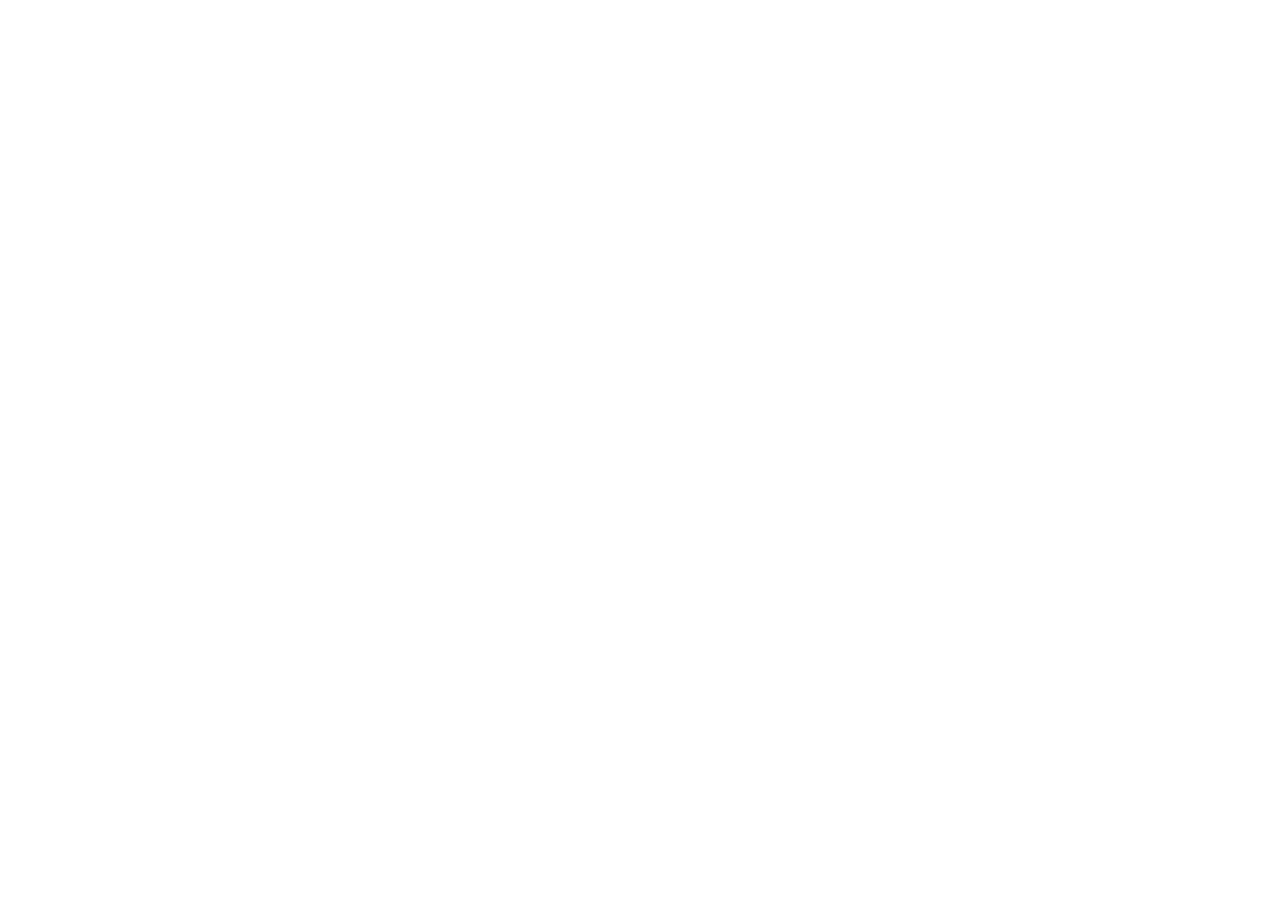
==== commit 1c1d6f4c: "Update index.html" ====
--- a/index.html
+++ b/index.html
@@ -1,85 +1 @@
-<!DOCTYPE html><html lang="en"><head><meta charset="utf-8"/><meta content="width=device-width, initial-scale=1" name="viewport"/><link data-precedence="default" href="https://fonts.googleapis.com/css2?family=Inter:wght@300;400;500;600;700&amp;family=Playfair+Display:ital,wght@0,400;0,500;0,600;0,700;1,400&amp;display=swap" rel="stylesheet"/><link data-precedence="default" href="assets/index-RPKxSa3g.css" rel="stylesheet"/><title>Worship Team Music Library · Christ the Rock Covenant Church Camarin</title><meta content="The worship song library of Christ the Rock Covenant Church Camarin — reference recordings, backing tracks, and this Sunday's setlist." name="description"/><link href="assets/index-C68H6vA-.js" rel="modulepreload"/><link href="assets/createLucideIcon-BUDD-Coq.js" rel="modulepreload"/><link href="assets/react-dom-BE61ntpF.js" rel="modulepreload"/><link href="assets/server-fns-a1KhJrAh.js" rel="modulepreload"/><link href="assets/not-found-DIgawKw1.js" rel="modulepreload"/><link href="assets/redirect-DmtLUW0N.js" rel="modulepreload"/><link href="assets/link-jalOJQkC.js" rel="modulepreload"/><link href="assets/useMatch-Bd0FVnKm.js" rel="modulepreload"/><link href="assets/CatchBoundary-DxR-OUMI.js" rel="modulepreload"/><link href="assets/useRouter-CSayxkxs.js" rel="modulepreload"/><link href="assets/base44Client-6vFZ7NNs.js" rel="modulepreload"/><link href="assets/AuthContext-CkHqcWz8.js" rel="modulepreload"/><link href="assets/button-DMwtZZR9.js" rel="modulepreload"/><link href="assets/_site-Dqvnqlij.js" rel="modulepreload"/><link href="assets/layout-dashboard-XELjvNYo.js" rel="modulepreload"/><link href="assets/utils-DojpP95n.js" rel="modulepreload"/><link href="assets/log-in-CpLHWtJS.js" rel="modulepreload"/><link href="assets/mail-Dfc-AJp6.js" rel="modulepreload"/><link href="assets/music-2-z4HTUO-l.js" rel="modulepreload"/><link href="assets/PlayerProvider-BpDTcqdj.js" rel="modulepreload"/><link href="assets/x-Bf3gjl_W.js" rel="modulepreload"/><link href="assets/site-defaults-DZJwE_UU.js" rel="modulepreload"/><link href="assets/song-theme-BJ8U_G2a.js" rel="modulepreload"/><link href="assets/_site-BabzP8Ic.js" rel="modulepreload"/><link href="assets/arrow-up-right-6ZqSmV0e.js" rel="modulepreload"/><link href="assets/sparkles-xSiNG7Z-.js" rel="modulepreload"/><link href="assets/download-C8LaL473.js" rel="modulepreload"/><link href="assets/heart-DmPBUXqQ.js" rel="modulepreload"/><link href="assets/headphones-D__kexxm.js" rel="modulepreload"/><link href="assets/library-vq-dr9pK.js" rel="modulepreload"/><link href="assets/users-lpn7iAPw.js" rel="modulepreload"/><link href="assets/image-Dif1U_Tt.js" rel="modulepreload"/><link href="assets/SongCard-CnLwtiai.js" rel="modulepreload"/><link href="https://fonts.googleapis.com" rel="preconnect"/><link crossorigin="anonymous" href="https://fonts.gstatic.com" rel="preconnect"/></head><body data-react-root="true"><!--$--><div class="relative flex min-h-screen flex-col"><header class="fixed inset-x-0 top-0 z-40 transition-all duration-500 border-b border-transparent"><div class="mx-auto flex h-[74px] max-w-6xl items-center justify-between gap-4 px-5 sm:px-8"><a class="group flex items-center gap-3 active" href="index.html" data-status="active" aria-current="page"><span class="relative flex h-10 w-10 items-center justify-center rounded-xl border border-primary/30 bg-primary/10 transition group-hover:border-primary/60"><svg xmlns="http://www.w3.org/2000/svg" width="24" height="24" viewBox="0 0 24 24" fill="none" stroke="currentColor" stroke-width="2" stroke-linecap="round" stroke-linejoin="round" class="lucide lucide-music4 h-5 w-5 text-primary"><path d="M9 18V5l12-2v13"></path><path d="m9 9 12-2"></path><circle cx="6" cy="18" r="3"></circle><circle cx="18" cy="16" r="3"></circle></svg></span><span class="leading-tight"><span class="block font-display text-[15px] font-medium tracking-tight text-foreground">Christ the Rock</span><span class="block font-mono text-[9px] uppercase tracking-[0.22em] text-muted-foreground">Covenant Church · Camarin</span></span></a><nav class="hidden items-center gap-1 lg:flex" aria-label="Main"><a class="relative rounded-full px-4 py-2 text-sm transition-colors text-foreground active" href="index.html" data-status="active" aria-current="page">Home<span class="absolute inset-x-3 -bottom-0.5 h-px bg-gradient-to-r from-transparent via-primary to-transparent"></span></a><a class="relative rounded-full px-4 py-2 text-sm transition-colors text-muted-foreground hover:text-foreground" href="songs.html">Song Library</a><a class="relative rounded-full px-4 py-2 text-sm transition-colors text-foreground active" href="index.html#setlist" data-status="active" aria-current="page">Setlist<span class="absolute inset-x-3 -bottom-0.5 h-px bg-gradient-to-r from-transparent via-primary to-transparent"></span></a><a class="relative rounded-full px-4 py-2 text-sm transition-colors text-foreground active" href="index.html#about" data-status="active" aria-current="page">About<span class="absolute inset-x-3 -bottom-0.5 h-px bg-gradient-to-r from-transparent via-primary to-transparent"></span></a></nav><div class="hidden items-center gap-2 lg:flex"><button type="button" class="flex items-center gap-2 rounded-full border border-primary/40 bg-primary/10 px-4 py-2 text-sm text-primary transition hover:bg-primary/20"><svg xmlns="http://www.w3.org/2000/svg" width="24" height="24" viewBox="0 0 24 24" fill="none" stroke="currentColor" stroke-width="2" stroke-linecap="round" stroke-linejoin="round" class="lucide lucide-log-in h-4 w-4"><path d="M15 3h4a2 2 0 0 1 2 2v14a2 2 0 0 1-2 2h-4"></path><polyline points="10 17 15 12 10 7"></polyline><line x1="15" x2="3" y1="12" y2="12"></line></svg>Team sign in</button></div><button type="button" aria-label="Open menu" aria-expanded="false" class="flex h-10 w-10 items-center justify-center rounded-xl border border-white/10 text-foreground lg:hidden"><svg xmlns="http://www.w3.org/2000/svg" width="24" height="24" viewBox="0 0 24 24" fill="none" stroke="currentColor" stroke-width="2" stroke-linecap="round" stroke-linejoin="round" class="lucide lucide-menu h-5 w-5"><line x1="4" x2="20" y1="12" y2="12"></line><line x1="4" x2="20" y1="6" y2="6"></line><line x1="4" x2="20" y1="18" y2="18"></line></svg></button></div></header><main class="flex-1"><div class="pb-10"><section class="relative isolate flex min-h-[92vh] items-center overflow-hidden"><div class="absolute inset-0 -z-10"><span class="inline-block relative h-full w-full object-cover opacity-45" data-image-src="https://media.base44.com/images/public/6ae8325a5e46a27e6f48c263/301f4f0b5_generated_c5628a67.png"><span class="block relative w-full h-full overflow-hidden"></span></span><div class="absolute inset-0 bg-gradient-to-b from-background/85 via-background/70 to-background"></div><div class="absolute inset-0 bg-[radial-gradient(70%_60%_at_20%_20%,hsl(46_65%_52%/0.16),transparent_65%)]"></div></div><div class="pointer-events-none absolute -left-24 top-1/3 -z-10 h-72 w-72 rounded-full bg-primary/20 blur-[100px] animate-glow"></div><div class="pointer-events-none absolute -right-20 bottom-10 -z-10 h-80 w-80 rounded-full bg-[hsl(219_70%_45%)]/25 blur-[110px] animate-float"></div><div class="mx-auto w-full max-w-6xl px-5 pb-20 pt-32 sm:px-8"><div class="max-w-3xl"><div class="animate-fade-up flex items-center gap-3"><span class="h-px w-10 bg-gradient-to-r from-primary/70 to-transparent"></span><p class="eyebrow text-primary/80">Christ the Rock Covenant Church Camarin</p></div><h1 class="animate-fade-up mt-7 font-display text-[clamp(2.9rem,7.4vw,5.6rem)] font-medium leading-[1.02] tracking-tight text-balance [animation-delay:80ms]"><span class="text-foreground">Worship Team</span><span class="block gold-text">Music Library</span></h1><p class="animate-fade-up mt-7 max-w-xl text-lg leading-relaxed text-muted-foreground [animation-delay:160ms]">Every song, every key, every heartbeat — gathered in one place so our worship team can prepare with excellence and lead our church with one voice.</p><div class="animate-fade-up mt-10 flex flex-wrap items-center gap-3 [animation-delay:240ms]"><a class="group inline-flex items-center gap-2 rounded-full bg-primary px-6 py-3.5 text-sm font-medium text-primary-foreground transition hover:shadow-[0_18px_50px_-18px_hsl(46_65%_52%/0.8)]" href="songs.html">Explore the library<svg xmlns="http://www.w3.org/2000/svg" width="24" height="24" viewBox="0 0 24 24" fill="none" stroke="currentColor" stroke-width="2" stroke-linecap="round" stroke-linejoin="round" class="lucide lucide-arrow-right h-4 w-4 transition-transform group-hover:translate-x-1"><path d="M5 12h14"></path><path d="m12 5 7 7-7 7"></path></svg></a><a class="inline-flex items-center gap-2 rounded-full border border-white/15 px-6 py-3.5 text-sm text-foreground/90 backdrop-blur transition hover:border-primary/40 hover:bg-white/5 active" href="index.html#setlist" data-status="active" aria-current="page"><svg xmlns="http://www.w3.org/2000/svg" width="24" height="24" viewBox="0 0 24 24" fill="none" stroke="currentColor" stroke-width="2" stroke-linecap="round" stroke-linejoin="round" class="lucide lucide-play h-3.5 w-3.5 text-primary"><polygon points="6 3 20 12 6 21 6 3"></polygon></svg>This Sunday&#x27;s setlist</a></div><div class="animate-fade-up mt-14 grid max-w-lg grid-cols-3 gap-6 border-t border-white/10 pt-7 [animation-delay:320ms]"><div><p class="font-display text-3xl text-foreground">03</p><p class="mt-1 font-mono text-[10px] uppercase tracking-[0.2em] text-muted-foreground">Praise songs</p></div><div><p class="font-display text-3xl text-foreground">03</p><p class="mt-1 font-mono text-[10px] uppercase tracking-[0.2em] text-muted-foreground">Worship songs</p></div><div><p class="flex items-center gap-1.5 font-mono text-[10px] uppercase tracking-[0.2em] text-primary/80"><svg xmlns="http://www.w3.org/2000/svg" width="24" height="24" viewBox="0 0 24 24" fill="none" stroke="currentColor" stroke-width="2" stroke-linecap="round" stroke-linejoin="round" class="lucide lucide-headphones h-3 w-3"><path d="M3 14h3a2 2 0 0 1 2 2v3a2 2 0 0 1-2 2H5a2 2 0 0 1-2-2v-7a9 9 0 0 1 18 0v7a2 2 0 0 1-2 2h-1a2 2 0 0 1-2-2v-3a2 2 0 0 1 2-2h3"></path></svg> Live now</p><p class="mt-2 text-sm text-foreground/90">No setlist yet</p></div></div></div></div></section><div class="-mt-10 sm:-mt-16"><section id="setlist" class="relative mx-auto max-w-6xl scroll-mt-24 px-5 sm:px-8"><div class="relative overflow-hidden rounded-[2rem] border border-white/10 bg-gradient-to-b from-white/[0.06] to-white/[0.015] p-1 shadow-[0_40px_120px_-60px_rgba(0,0,0,1)]"><div class="pointer-events-none absolute -top-24 right-0 h-56 w-56 rounded-full bg-primary/15 blur-[90px]"></div><div class="relative rounded-[1.85rem] bg-background/40 px-5 py-7 backdrop-blur-xl sm:px-9 sm:py-9"><div class="flex flex-col gap-5 border-b border-white/8 pb-7 sm:flex-row sm:items-end sm:justify-between"><div><div class="flex items-center gap-3"><span class="h-px w-8 bg-primary/50"></span><p class="eyebrow text-primary/80">Sunday Setlist</p></div><h2 class="mt-4 font-display text-[clamp(1.8rem,4vw,2.7rem)] font-medium leading-tight tracking-tight text-foreground">This Sunday&#x27;s Worship</h2><p class="mt-2 flex items-center gap-2 text-sm text-muted-foreground"><svg xmlns="http://www.w3.org/2000/svg" width="24" height="24" viewBox="0 0 24 24" fill="none" stroke="currentColor" stroke-width="2" stroke-linecap="round" stroke-linejoin="round" class="lucide lucide-calendar-days h-4 w-4 text-primary/70"><path d="M8 2v4"></path><path d="M16 2v4"></path><rect width="18" height="18" x="3" y="4" rx="2"></rect><path d="M3 10h18"></path><path d="M8 14h.01"></path><path d="M12 14h.01"></path><path d="M16 14h.01"></path><path d="M8 18h.01"></path><path d="M12 18h.01"></path><path d="M16 18h.01"></path></svg>Date to be announced</p></div><div class="flex items-center gap-6"><div><p class="font-display text-2xl text-foreground">00</p><p class="font-mono text-[9px] uppercase tracking-[0.2em] text-muted-foreground">Songs</p></div><div class="h-9 w-px bg-white/10"></div><div><p class="font-display text-2xl text-foreground">0<span class="text-muted-foreground/50">+</span>0</p><p class="font-mono text-[9px] uppercase tracking-[0.2em] text-muted-foreground">Flow / Close</p></div></div></div><div class="flex flex-col items-center justify-center py-16 text-center"><div class="flex h-16 w-16 items-center justify-center rounded-full border border-white/10 bg-white/[0.03]"><svg xmlns="http://www.w3.org/2000/svg" width="24" height="24" viewBox="0 0 24 24" fill="none" stroke="currentColor" stroke-width="2" stroke-linecap="round" stroke-linejoin="round" class="lucide lucide-music2 h-6 w-6 text-primary/60"><circle cx="8" cy="18" r="4"></circle><path d="M12 18V2l7 4"></path></svg></div><p class="mt-5 font-display text-xl text-foreground">The next setlist is being prayerfully prepared</p><p class="mt-2 max-w-sm text-sm text-muted-foreground">As soon as the worship leader publishes this Sunday&#x27;s flow, it will appear right here.</p></div></div></div></section></div><section class="mx-auto mt-24 max-w-6xl px-5 sm:px-8"><div style="transition-delay:0ms" class="transition-[opacity,transform] duration-700 ease-out motion-reduce:transition-none translate-y-8 opacity-0"><div class="flex flex-col gap-5 sm:flex-row sm:items-end sm:justify-between"><div class="max-w-2xl"><div class="flex items-center gap-3"><span class="h-px w-8 bg-primary/50"></span><p class="eyebrow text-primary/80">Two heartbeats</p></div><h2 class="mt-4 font-display text-[clamp(1.9rem,3.6vw,2.9rem)] font-medium leading-[1.12] tracking-tight text-balance text-foreground">Find the sound for the moment</h2><p class="mt-4 text-[15px] leading-relaxed text-muted-foreground">Praise lifts the room with energy and thanksgiving. Worship makes space for stillness and surrender. Every song is filed, keyed, and ready.</p></div></div></div><div style="transition-delay:100ms" class="transition-[opacity,transform] duration-700 ease-out motion-reduce:transition-none translate-y-8 opacity-0 mt-10"><div class="grid gap-5 sm:grid-cols-2"><a class="group relative isolate flex min-h-[280px] flex-col justify-end overflow-hidden rounded-[1.75rem] border border-white/10 p-7 transition duration-500 hover:-translate-y-1 hover:border-white/20" href="songs@category=praise.html"><span class="inline-block absolute inset-0 -z-10 h-full w-full object-cover opacity-40 transition duration-700 group-hover:scale-105 group-hover:opacity-55" data-image-src="https://media.base44.com/images/public/6ae8325a5e46a27e6f48c263/154beac7b_generated_5445c7a5.png"><span class="block relative w-full h-full overflow-hidden"></span></span><div class="absolute inset-0 -z-10 bg-gradient-to-t from-background via-background/80 to-background/20"></div><div class="flex items-center justify-between"><span class="flex h-11 w-11 items-center justify-center rounded-xl border border-primary/40 bg-primary/15 text-primary"><svg xmlns="http://www.w3.org/2000/svg" width="24" height="24" viewBox="0 0 24 24" fill="none" stroke="currentColor" stroke-width="2" stroke-linecap="round" stroke-linejoin="round" class="lucide lucide-flame h-5 w-5"><path d="M8.5 14.5A2.5 2.5 0 0 0 11 12c0-1.38-.5-2-1-3-1.072-2.143-.224-4.054 2-6 .5 2.5 2 4.9 4 6.5 2 1.6 3 3.5 3 5.5a7 7 0 1 1-14 0c0-1.153.433-2.294 1-3a2.5 2.5 0 0 0 2.5 2.5z"></path></svg></span><span class="flex h-9 w-9 items-center justify-center rounded-full border border-white/15 text-muted-foreground transition group-hover:border-white/40 group-hover:text-foreground"><svg xmlns="http://www.w3.org/2000/svg" width="24" height="24" viewBox="0 0 24 24" fill="none" stroke="currentColor" stroke-width="2" stroke-linecap="round" stroke-linejoin="round" class="lucide lucide-arrow-up-right h-4 w-4"><path d="M7 7h10v10"></path><path d="M7 17 17 7"></path></svg></span></div><p class="mt-10 font-mono text-[9px] uppercase tracking-[0.24em] text-muted-foreground">Fast · Upbeat · Declarative</p><h3 class="mt-2 font-display text-3xl tracking-tight text-foreground">Praise</h3><p class="mt-2 max-w-xs text-sm leading-relaxed text-muted-foreground">High-energy anthems that open the service with thanksgiving and joy.</p></a><a class="group relative isolate flex min-h-[280px] flex-col justify-end overflow-hidden rounded-[1.75rem] border border-white/10 p-7 transition duration-500 hover:-translate-y-1 hover:border-white/20" href="songs@category=worship.html"><span class="inline-block absolute inset-0 -z-10 h-full w-full object-cover opacity-40 transition duration-700 group-hover:scale-105 group-hover:opacity-55" data-image-src="https://media.base44.com/images/public/6ae8325a5e46a27e6f48c263/608a3fe82_generated_2d87bc00.png"><span class="block relative w-full h-full overflow-hidden"></span></span><div class="absolute inset-0 -z-10 bg-gradient-to-t from-background via-[hsl(356_45%_12%)]/80 to-background/20"></div><div class="flex items-center justify-between"><span class="flex h-11 w-11 items-center justify-center rounded-xl border border-[hsl(var(--worship))]/40 bg-[hsl(var(--worship))]/15 text-[hsl(var(--worship))]"><svg xmlns="http://www.w3.org/2000/svg" width="24" height="24" viewBox="0 0 24 24" fill="none" stroke="currentColor" stroke-width="2" stroke-linecap="round" stroke-linejoin="round" class="lucide lucide-heart h-5 w-5"><path d="M19 14c1.49-1.46 3-3.21 3-5.5A5.5 5.5 0 0 0 16.5 3c-1.76 0-3 .5-4.5 2-1.5-1.5-2.74-2-4.5-2A5.5 5.5 0 0 0 2 8.5c0 2.3 1.5 4.05 3 5.5l7 7Z"></path></svg></span><span class="flex h-9 w-9 items-center justify-center rounded-full border border-white/15 text-muted-foreground transition group-hover:border-white/40 group-hover:text-foreground"><svg xmlns="http://www.w3.org/2000/svg" width="24" height="24" viewBox="0 0 24 24" fill="none" stroke="currentColor" stroke-width="2" stroke-linecap="round" stroke-linejoin="round" class="lucide lucide-arrow-up-right h-4 w-4"><path d="M7 7h10v10"></path><path d="M7 17 17 7"></path></svg></span></div><p class="mt-10 font-mono text-[9px] uppercase tracking-[0.24em] text-muted-foreground">Slow · Intimate · Reflective</p><h3 class="mt-2 font-display text-3xl tracking-tight text-foreground">Worship</h3><p class="mt-2 max-w-xs text-sm leading-relaxed text-muted-foreground">Quiet songs that make room for stillness and surrender before God.</p></a></div></div></section><section class="mx-auto mt-24 max-w-6xl px-5 sm:px-8"><div style="transition-delay:0ms" class="transition-[opacity,transform] duration-700 ease-out motion-reduce:transition-none translate-y-8 opacity-0"><div class="flex flex-col gap-5 sm:flex-row sm:items-end sm:justify-between"><div class="max-w-2xl"><div class="flex items-center gap-3"><span class="h-px w-8 bg-primary/50"></span><p class="eyebrow text-primary/80">Fresh in the vault</p></div><h2 class="mt-4 font-display text-[clamp(1.9rem,3.6vw,2.9rem)] font-medium leading-[1.12] tracking-tight text-balance text-foreground">New in the library</h2><p class="mt-4 text-[15px] leading-relaxed text-muted-foreground">Fresh arrangements ready for the team to learn and lead.</p></div><a class="group inline-flex items-center gap-2 text-sm text-primary transition hover:text-primary/80" href="songs.html">Browse all <!-- -->6 songs<svg xmlns="http://www.w3.org/2000/svg" width="24" height="24" viewBox="0 0 24 24" fill="none" stroke="currentColor" stroke-width="2" stroke-linecap="round" stroke-linejoin="round" class="lucide lucide-arrow-right h-4 w-4 transition-transform group-hover:translate-x-1"><path d="M5 12h14"></path><path d="m12 5 7 7-7 7"></path></svg></a></div></div><div class="mt-10 grid gap-5 sm:grid-cols-2 lg:grid-cols-3"><div style="transition-delay:0ms" class="transition-[opacity,transform] duration-700 ease-out motion-reduce:transition-none translate-y-8 opacity-0"><article class="group relative flex h-full flex-col overflow-hidden rounded-3xl border border-white/10 bg-white/[0.025] p-5 transition duration-500 hover:-translate-y-1 hover:bg-white/[0.05] group-hover:border-[hsl(var(--worship))]/45"><div class="pointer-events-none absolute -right-14 -top-16 h-40 w-40 rounded-full blur-3xl opacity-0 transition-opacity duration-500 group-hover:opacity-100 bg-[hsl(var(--worship))]/20"></div><div class="flex items-start justify-between gap-3"><span class="rounded-full border px-2.5 py-1 font-mono text-[9px] uppercase tracking-[0.18em] border-[hsl(var(--worship))]/35 bg-[hsl(var(--worship))]/12 text-[hsl(var(--worship))]">Worship<!-- --> · <!-- -->Slow</span><div class="flex items-center gap-3 font-mono text-[10px] uppercase tracking-wider text-muted-foreground"><span class="led text-primary">D</span><span class="h-3 w-px bg-white/15"></span><span class="led">68 BPM</span></div></div><h3 class="mt-5 font-display text-xl leading-snug tracking-tight text-foreground transition-colors group-hover:text-primary">King of Kings</h3><p class="mt-1 text-sm text-muted-foreground">Hillsong Worship</p><p class="mt-3 line-clamp-2 text-[13px] leading-relaxed text-muted-foreground/80">Narrative worship song — let the verses breathe and bring the drums in on the second chorus.</p><div class="mt-auto pt-5"><div class="flex items-center gap-2"><button type="button" disabled="" aria-label="Play reference recording of King of Kings" class="flex h-10 w-10 shrink-0 items-center justify-center rounded-full border transition border-white/15 text-foreground hover:text-primary cursor-not-allowed opacity-35 hover:border-white/15 hover:bg-transparent"><svg xmlns="http://www.w3.org/2000/svg" width="24" height="24" viewBox="0 0 24 24" fill="none" stroke="currentColor" stroke-width="2" stroke-linecap="round" stroke-linejoin="round" class="lucide lucide-play ml-0.5 h-4 w-4"><polygon points="6 3 20 12 6 21 6 3"></polygon></svg></button><span class="flex flex-1 items-center justify-center rounded-full border border-white/8 px-4 py-2.5 text-xs text-muted-foreground/50">No track yet</span><a aria-label="View details for King of Kings" class="flex h-10 w-10 shrink-0 items-center justify-center rounded-full border border-white/12 text-muted-foreground transition hover:border-primary/50 hover:text-primary" href="songs/6ae83517311d4ce9578477d5.html"><svg xmlns="http://www.w3.org/2000/svg" width="24" height="24" viewBox="0 0 24 24" fill="none" stroke="currentColor" stroke-width="2" stroke-linecap="round" stroke-linejoin="round" class="lucide lucide-arrow-up-right h-4 w-4"><path d="M7 7h10v10"></path><path d="M7 17 17 7"></path></svg></a></div></div></article></div><div style="transition-delay:90ms" class="transition-[opacity,transform] duration-700 ease-out motion-reduce:transition-none translate-y-8 opacity-0"><article class="group relative flex h-full flex-col overflow-hidden rounded-3xl border border-white/10 bg-white/[0.025] p-5 transition duration-500 hover:-translate-y-1 hover:bg-white/[0.05] group-hover:border-[hsl(var(--worship))]/45"><div class="pointer-events-none absolute -right-14 -top-16 h-40 w-40 rounded-full blur-3xl opacity-0 transition-opacity duration-500 group-hover:opacity-100 bg-[hsl(var(--worship))]/20"></div><div class="flex items-start justify-between gap-3"><span class="rounded-full border px-2.5 py-1 font-mono text-[9px] uppercase tracking-[0.18em] border-[hsl(var(--worship))]/35 bg-[hsl(var(--worship))]/12 text-[hsl(var(--worship))]">Worship<!-- --> · <!-- -->Slow</span><div class="flex items-center gap-3 font-mono text-[10px] uppercase tracking-wider text-muted-foreground"><span class="led text-primary">A</span><span class="h-3 w-px bg-white/15"></span><span class="led">63 BPM</span></div></div><h3 class="mt-5 font-display text-xl leading-snug tracking-tight text-foreground transition-colors group-hover:text-primary">Goodness of God</h3><p class="mt-1 text-sm text-muted-foreground">Bethel Music</p><p class="mt-3 line-clamp-2 text-[13px] leading-relaxed text-muted-foreground/80">Warm and congregational; builds gently into a full-band chorus. Keep the first verse sparse.</p><div class="mt-auto pt-5"><div class="flex items-center gap-2"><button type="button" disabled="" aria-label="Play reference recording of Goodness of God" class="flex h-10 w-10 shrink-0 items-center justify-center rounded-full border transition border-white/15 text-foreground hover:text-primary cursor-not-allowed opacity-35 hover:border-white/15 hover:bg-transparent"><svg xmlns="http://www.w3.org/2000/svg" width="24" height="24" viewBox="0 0 24 24" fill="none" stroke="currentColor" stroke-width="2" stroke-linecap="round" stroke-linejoin="round" class="lucide lucide-play ml-0.5 h-4 w-4"><polygon points="6 3 20 12 6 21 6 3"></polygon></svg></button><span class="flex flex-1 items-center justify-center rounded-full border border-white/8 px-4 py-2.5 text-xs text-muted-foreground/50">No track yet</span><a aria-label="View details for Goodness of God" class="flex h-10 w-10 shrink-0 items-center justify-center rounded-full border border-white/12 text-muted-foreground transition hover:border-primary/50 hover:text-primary" href="songs/6ae83517311d4ce9578477d4.html"><svg xmlns="http://www.w3.org/2000/svg" width="24" height="24" viewBox="0 0 24 24" fill="none" stroke="currentColor" stroke-width="2" stroke-linecap="round" stroke-linejoin="round" class="lucide lucide-arrow-up-right h-4 w-4"><path d="M7 7h10v10"></path><path d="M7 17 17 7"></path></svg></a></div></div></article></div><div style="transition-delay:180ms" class="transition-[opacity,transform] duration-700 ease-out motion-reduce:transition-none translate-y-8 opacity-0"><article class="group relative flex h-full flex-col overflow-hidden rounded-3xl border border-white/10 bg-white/[0.025] p-5 transition duration-500 hover:-translate-y-1 hover:bg-white/[0.05] group-hover:border-[hsl(var(--worship))]/45"><div class="pointer-events-none absolute -right-14 -top-16 h-40 w-40 rounded-full blur-3xl opacity-0 transition-opacity duration-500 group-hover:opacity-100 bg-[hsl(var(--worship))]/20"></div><div class="flex items-start justify-between gap-3"><span class="rounded-full border px-2.5 py-1 font-mono text-[9px] uppercase tracking-[0.18em] border-[hsl(var(--worship))]/35 bg-[hsl(var(--worship))]/12 text-[hsl(var(--worship))]">Worship<!-- --> · <!-- -->Slow</span><div class="flex items-center gap-3 font-mono text-[10px] uppercase tracking-wider text-muted-foreground"><span class="led text-primary">G</span><span class="h-3 w-px bg-white/15"></span><span class="led">68 BPM</span></div></div><h3 class="mt-5 font-display text-xl leading-snug tracking-tight text-foreground transition-colors group-hover:text-primary">Way Maker</h3><p class="mt-1 text-sm text-muted-foreground">Sinach</p><p class="mt-3 line-clamp-2 text-[13px] leading-relaxed text-muted-foreground/80">Spacious declaration of God&#x27;s faithfulness — ideal for the response segment after the message.</p><div class="mt-auto pt-5"><div class="flex items-center gap-2"><button type="button" disabled="" aria-label="Play reference recording of Way Maker" class="flex h-10 w-10 shrink-0 items-center justify-center rounded-full border transition border-white/15 text-foreground hover:text-primary cursor-not-allowed opacity-35 hover:border-white/15 hover:bg-transparent"><svg xmlns="http://www.w3.org/2000/svg" width="24" height="24" viewBox="0 0 24 24" fill="none" stroke="currentColor" stroke-width="2" stroke-linecap="round" stroke-linejoin="round" class="lucide lucide-play ml-0.5 h-4 w-4"><polygon points="6 3 20 12 6 21 6 3"></polygon></svg></button><span class="flex flex-1 items-center justify-center rounded-full border border-white/8 px-4 py-2.5 text-xs text-muted-foreground/50">No track yet</span><a aria-label="View details for Way Maker" class="flex h-10 w-10 shrink-0 items-center justify-center rounded-full border border-white/12 text-muted-foreground transition hover:border-primary/50 hover:text-primary" href="songs/6ae83517311d4ce9578477d3.html"><svg xmlns="http://www.w3.org/2000/svg" width="24" height="24" viewBox="0 0 24 24" fill="none" stroke="currentColor" stroke-width="2" stroke-linecap="round" stroke-linejoin="round" class="lucide lucide-arrow-up-right h-4 w-4"><path d="M7 7h10v10"></path><path d="M7 17 17 7"></path></svg></a></div></div></article></div></div></section><section id="about" class="mx-auto mt-28 max-w-6xl scroll-mt-24 px-5 sm:px-8"><div class="grid gap-6 lg:grid-cols-12"><div style="transition-delay:0ms" class="transition-[opacity,transform] duration-700 ease-out motion-reduce:transition-none translate-y-8 opacity-0 lg:col-span-7"><div class="glass h-full rounded-[1.75rem] p-8 sm:p-10"><div class="flex items-center gap-3"><svg xmlns="http://www.w3.org/2000/svg" width="24" height="24" viewBox="0 0 24 24" fill="none" stroke="currentColor" stroke-width="2" stroke-linecap="round" stroke-linejoin="round" class="lucide lucide-users h-4 w-4 text-primary"><path d="M16 21v-2a4 4 0 0 0-4-4H6a4 4 0 0 0-4 4v2"></path><circle cx="9" cy="7" r="4"></circle><path d="M22 21v-2a4 4 0 0 0-3-3.87"></path><path d="M16 3.13a4 4 0 0 1 0 7.75"></path></svg><p class="eyebrow text-primary/80">Our worship team</p></div><h2 class="mt-5 font-display text-[clamp(1.8rem,3.4vw,2.6rem)] font-medium leading-tight tracking-tight text-foreground">Prepared hearts, one voice</h2><p class="mt-5 text-[15px] leading-relaxed text-muted-foreground">Our worship ministry is made up of singers, instrumentalists, and audio volunteers who rehearse weekly, pray together, and serve the church with humility. We believe preparation is an act of worship: the more prepared we are, the more freely we can lead.</p><p class="mt-4 text-[15px] leading-relaxed text-muted-foreground">Christ the Rock Covenant Church Camarin is a family of believers in Caloocan City, gathered to worship Jesus with everything we are — on Sunday mornings and in every ordinary moment between.</p><div class="mt-8 flex flex-wrap gap-2"><span class="rounded-full border border-white/10 bg-white/[0.03] px-3 py-1.5 text-xs text-muted-foreground">Vocalists</span><span class="rounded-full border border-white/10 bg-white/[0.03] px-3 py-1.5 text-xs text-muted-foreground">Keys</span><span class="rounded-full border border-white/10 bg-white/[0.03] px-3 py-1.5 text-xs text-muted-foreground">Guitars</span><span class="rounded-full border border-white/10 bg-white/[0.03] px-3 py-1.5 text-xs text-muted-foreground">Bass</span><span class="rounded-full border border-white/10 bg-white/[0.03] px-3 py-1.5 text-xs text-muted-foreground">Drums</span><span class="rounded-full border border-white/10 bg-white/[0.03] px-3 py-1.5 text-xs text-muted-foreground">Audio &amp; Media</span></div></div></div><div style="transition-delay:120ms" class="transition-[opacity,transform] duration-700 ease-out motion-reduce:transition-none translate-y-8 opacity-0 lg:col-span-5"><div class="flex h-full flex-col gap-6"><div class="relative overflow-hidden rounded-[1.75rem] border border-primary/20 bg-gradient-to-br from-primary/12 via-transparent to-transparent p-8"><svg xmlns="http://www.w3.org/2000/svg" width="24" height="24" viewBox="0 0 24 24" fill="none" stroke="currentColor" stroke-width="2" stroke-linecap="round" stroke-linejoin="round" class="lucide lucide-quote h-6 w-6 text-primary/70"><path d="M16 3a2 2 0 0 0-2 2v6a2 2 0 0 0 2 2 1 1 0 0 1 1 1v1a2 2 0 0 1-2 2 1 1 0 0 0-1 1v2a1 1 0 0 0 1 1 6 6 0 0 0 6-6V5a2 2 0 0 0-2-2z"></path><path d="M5 3a2 2 0 0 0-2 2v6a2 2 0 0 0 2 2 1 1 0 0 1 1 1v1a2 2 0 0 1-2 2 1 1 0 0 0-1 1v2a1 1 0 0 0 1 1 6 6 0 0 0 6-6V5a2 2 0 0 0-2-2z"></path></svg><p class="mt-5 font-display text-xl leading-relaxed text-foreground/95">“Sing to the Lord a new song; sing to the Lord, all the earth.”</p><p class="mt-4 font-mono text-[10px] uppercase tracking-[0.2em] text-primary/80">Psalm 96:1</p><div class="pointer-events-none absolute -bottom-16 -right-10 h-40 w-40 rounded-full bg-primary/15 blur-[70px]"></div></div><div class="glass flex-1 rounded-[1.75rem] p-8"><div class="flex items-center gap-2"><svg xmlns="http://www.w3.org/2000/svg" width="24" height="24" viewBox="0 0 24 24" fill="none" stroke="currentColor" stroke-width="2" stroke-linecap="round" stroke-linejoin="round" class="lucide lucide-sparkles h-3.5 w-3.5 text-primary"><path d="M9.937 15.5A2 2 0 0 0 8.5 14.063l-6.135-1.582a.5.5 0 0 1 0-.962L8.5 9.936A2 2 0 0 0 9.937 8.5l1.582-6.135a.5.5 0 0 1 .963 0L14.063 8.5A2 2 0 0 0 15.5 9.937l6.135 1.581a.5.5 0 0 1 0 .964L15.5 14.063a2 2 0 0 0-1.437 1.437l-1.582 6.135a.5.5 0 0 1-.963 0z"></path><path d="M20 3v4"></path><path d="M22 5h-4"></path><path d="M4 17v2"></path><path d="M5 18H3"></path></svg><p class="eyebrow text-primary/80">Announcements</p></div><p class="mt-4 text-sm leading-relaxed text-muted-foreground">Worship team rehearsal is every Saturday at 7:00 PM in the sanctuary. Bring your charts and your instruments — and come ready to pray together before we play.</p><p class="mt-5 border-t border-white/8 pt-4 text-xs text-muted-foreground">Sunday Worship · 8:00 AM &amp; 10:30 AM</p></div></div></div></div></section></div></main><footer class="relative mt-24 overflow-hidden border-t border-white/10"><div class="pointer-events-none absolute -top-32 left-1/2 h-64 w-[38rem] -translate-x-1/2 rounded-full bg-primary/10 blur-3xl"></div><div class="mx-auto grid max-w-6xl gap-10 px-5 py-16 sm:px-8 md:grid-cols-12"><div class="md:col-span-5"><div class="flex items-center gap-3"><span class="flex h-10 w-10 items-center justify-center rounded-xl border border-primary/30 bg-primary/10"><svg xmlns="http://www.w3.org/2000/svg" width="24" height="24" viewBox="0 0 24 24" fill="none" stroke="currentColor" stroke-width="2" stroke-linecap="round" stroke-linejoin="round" class="lucide lucide-music4 h-5 w-5 text-primary"><path d="M9 18V5l12-2v13"></path><path d="m9 9 12-2"></path><circle cx="6" cy="18" r="3"></circle><circle cx="18" cy="16" r="3"></circle></svg></span><div class="leading-tight"><p class="font-display text-base text-foreground">Christ the Rock</p><p class="font-mono text-[9px] uppercase tracking-[0.22em] text-muted-foreground">Covenant Church · Camarin</p></div></div><p class="mt-5 max-w-sm text-sm leading-relaxed text-muted-foreground">Christ the Rock Covenant Church Camarin is a family of believers in Caloocan City, gathered to worship Jesus with everything we are — on Sunday mornings and in every ordinary moment between.</p></div><div class="md:col-span-3"><p class="eyebrow">Gather</p><ul class="mt-4 space-y-3 text-sm text-muted-foreground"><li class="flex items-start gap-2.5"><svg xmlns="http://www.w3.org/2000/svg" width="24" height="24" viewBox="0 0 24 24" fill="none" stroke="currentColor" stroke-width="2" stroke-linecap="round" stroke-linejoin="round" class="lucide lucide-map-pin mt-0.5 h-4 w-4 shrink-0 text-primary/70"><path d="M20 10c0 4.993-5.539 10.193-7.399 11.799a1 1 0 0 1-1.202 0C9.539 20.193 4 14.993 4 10a8 8 0 0 1 16 0"></path><circle cx="12" cy="10" r="3"></circle></svg><span>Camarin, Caloocan City</span></li><li class="flex items-start gap-2.5"><svg xmlns="http://www.w3.org/2000/svg" width="24" height="24" viewBox="0 0 24 24" fill="none" stroke="currentColor" stroke-width="2" stroke-linecap="round" stroke-linejoin="round" class="lucide lucide-clock mt-0.5 h-4 w-4 shrink-0 text-primary/70"><circle cx="12" cy="12" r="10"></circle><polyline points="12 6 12 12 16 14"></polyline></svg><span>Sunday Worship · 8:00 AM &amp; 10:30 AM</span></li></ul></div><div class="md:col-span-2"><p class="eyebrow">Library</p><ul class="mt-4 space-y-3 text-sm text-muted-foreground"><li><a class="transition hover:text-foreground" href="songs.html">All songs</a></li><li><a class="transition hover:text-foreground" href="songs@category=praise.html">Praise</a></li><li><a class="transition hover:text-foreground" href="songs@category=worship.html">Worship</a></li></ul></div><div class="md:col-span-2"><p class="eyebrow">Team</p><ul class="mt-4 space-y-3 text-sm text-muted-foreground"><li><a class="transition hover:text-foreground active" href="index.html#setlist" data-status="active" aria-current="page">Sunday setlist</a></li><li><a class="transition hover:text-foreground active" href="index.html#about" data-status="active" aria-current="page">Our team</a></li><li><a class="transition hover:text-foreground" href="login.html">Admin sign in</a></li></ul></div></div><div class="mx-auto flex max-w-6xl flex-col gap-2 border-t border-white/5 px-5 py-6 text-[11px] text-muted-foreground sm:flex-row sm:items-center sm:justify-between sm:px-8"><p>© <!-- -->2026<!-- --> Christ the Rock Covenant Church Camarin · Worship Ministry</p><p class="font-mono uppercase tracking-[0.2em]">Soli Deo Gloria</p></div></footer></div><audio preload="metadata"></audio><!--/$--><section aria-label="Notifications alt+T" tabindex="-1" aria-live="polite" aria-relevant="additions text" aria-atomic="false"></section><script data-tsr-stream-part="">(self.$R=self.$R||{})["tsr"]=[];self.$_TSR={h(){this.hydrated=!0,this.c()},e(){this.streamEnded=!0,this.c()},c(){this.hydrated&&this.streamEnded&&(delete self.$_TSR,delete self.$R.tsr)},p(e){this.initialized?e():this.buffer.push(e)},buffer:[]};$_TSR.router=($R=>$R[0]={manifest:$R[1]={routes:$R[2]={__root__:$R[3]={preloads:$R[4]=["/assets/index-C68H6vA-.js","/assets/createLucideIcon-BUDD-Coq.js","/assets/react-dom-BE61ntpF.js","/assets/server-fns-a1KhJrAh.js","/assets/not-found-DIgawKw1.js","/assets/redirect-DmtLUW0N.js","/assets/link-jalOJQkC.js","/assets/useMatch-Bd0FVnKm.js","/assets/CatchBoundary-DxR-OUMI.js","/assets/useRouter-CSayxkxs.js","/assets/base44Client-6vFZ7NNs.js","/assets/AuthContext-CkHqcWz8.js","/assets/button-DMwtZZR9.js"],scripts:$R[5]=[$R[6]={attrs:$R[7]={type:"module",async:!0,src:"/assets/index-C68H6vA-.js"}}]},"/_site":$R[8]={preloads:$R[9]=["/assets/_site-Dqvnqlij.js","/assets/layout-dashboard-XELjvNYo.js","/assets/utils-DojpP95n.js","/assets/log-in-CpLHWtJS.js","/assets/mail-Dfc-AJp6.js","/assets/music-2-z4HTUO-l.js","/assets/PlayerProvider-BpDTcqdj.js","/assets/x-Bf3gjl_W.js","/assets/site-defaults-DZJwE_UU.js","/assets/song-theme-BJ8U_G2a.js"]},"/_site/":$R[10]={preloads:$R[11]=["/assets/_site-BabzP8Ic.js","/assets/arrow-up-right-6ZqSmV0e.js","/assets/sparkles-xSiNG7Z-.js","/assets/download-C8LaL473.js","/assets/heart-DmPBUXqQ.js","/assets/headphones-D__kexxm.js","/assets/library-vq-dr9pK.js","/assets/users-lpn7iAPw.js","/assets/image-Dif1U_Tt.js","/assets/SongCard-CnLwtiai.js"]}}},matches:$R[12]=[$R[13]={i:"__root__ ",u:1793603043011,s:"success",ssr:!0},$R[14]={i:" _site ",u:1793603043081,s:"success",l:$R[15]={welcome_heading:"Sing a new song to the Lord",welcome_message:"Every song, every key, every heartbeat — gathered in one place so our worship team can prepare with excellence and lead our church with one voice.",church_description:"Christ the Rock Covenant Church Camarin is a family of believers in Caloocan City, gathered to worship Jesus with everything we are — on Sunday mornings and in every ordinary moment between.",team_info:"Our worship ministry is made up of singers, instrumentalists, and audio volunteers who rehearse weekly, pray together, and serve the church with humility. We believe preparation is an act of worship: the more prepared we are, the more freely we can lead.",announcements:"Worship team rehearsal is every Saturday at 7:00 PM in the sanctuary. Bring your charts and your instruments — and come ready to pray together before we play.",service_times:"Sunday Worship · 8:00 AM & 10:30 AM",contact_email:"",hero_image_url:null,id:"6ae8351890e65031ced8280c",created_date:"2026-11-02T07:00:40.188000",updated_date:"2026-11-02T07:00:40.188000",created_by_id:"6ae8325e5e46a27e6f48c26b",is_sample:!1},ssr:!0},$R[16]={i:" _site  ",u:1793603043184,s:"success",l:$R[17]={content:$R[18]={welcome_heading:"Sing a new song to the Lord",welcome_message:"Every song, every key, every heartbeat — gathered in one place so our worship team can prepare with excellence and lead our church with one voice.",church_description:"Christ the Rock Covenant Church Camarin is a family of believers in Caloocan City, gathered to worship Jesus with everything we are — on Sunday mornings and in every ordinary moment between.",team_info:"Our worship ministry is made up of singers, instrumentalists, and audio volunteers who rehearse weekly, pray together, and serve the church with humility. We believe preparation is an act of worship: the more prepared we are, the more freely we can lead.",announcements:"Worship team rehearsal is every Saturday at 7:00 PM in the sanctuary. Bring your charts and your instruments — and come ready to pray together before we play.",service_times:"Sunday Worship · 8:00 AM & 10:30 AM",contact_email:"",hero_image_url:null,id:"6ae8351890e65031ced8280c",created_date:"2026-11-02T07:00:40.188000",updated_date:"2026-11-02T07:00:40.188000",created_by_id:"6ae8325e5e46a27e6f48c26b",is_sample:!1},songs:$R[19]=[$R[20]={title:"This Is Amazing Grace",artist:"Phil Wickham",category:"praise",song_key:"B",bpm:96,description:"Strong opening anthem with a driving feel and an easy singalong hook. Works well straight out of the count-in.",search_text:"this is amazing grace phil wickham strong opening anthem with a driving feel and an easy singalong hook. works well straight out of the count-in.",reference_audio_url:null,reference_file_name:null,reference_duration:null,backing_track_url:null,backing_track_name:null,backing_track_duration:null,featured:!1,id:"6ae83517311d4ce9578477d0",created_date:"2026-11-02T07:00:39.949000",updated_date:"2026-11-02T07:00:39.949000",created_by_id:"6ae8325e5e46a27e6f48c26b",is_sample:!1},$R[21]={title:"House of the Lord",artist:"Phil Wickham",category:"praise",song_key:"E",bpm:104,description:"Bright and celebratory — a great call to worship when the room needs energy from the first bar.",search_text:"house of the lord phil wickham bright and celebratory — a great call to worship when the room needs energy from the first bar.",reference_audio_url:null,reference_file_name:null,reference_duration:null,backing_track_url:null,backing_track_name:null,backing_track_duration:null,featured:!1,id:"6ae83517311d4ce9578477d1",created_date:"2026-11-02T07:00:39.949000",updated_date:"2026-11-02T07:00:39.949000",created_by_id:"6ae8325e5e46a27e6f48c26b",is_sample:!1},$R[22]={title:"Forever",artist:"Kari Jobe",category:"praise",song_key:"G",bpm:92,description:"Mid-tempo praise with a big lift into the chorus. Watch the transition into the bridge.",search_text:"forever kari jobe mid-tempo praise with a big lift into the chorus. watch the transition into the bridge.",reference_audio_url:null,reference_file_name:null,reference_duration:null,backing_track_url:null,backing_track_name:null,backing_track_duration:null,featured:!1,id:"6ae83517311d4ce9578477d2",created_date:"2026-11-02T07:00:39.949000",updated_date:"2026-11-02T07:00:39.949000",created_by_id:"6ae8325e5e46a27e6f48c26b",is_sample:!1},$R[23]={title:"Way Maker",artist:"Sinach",category:"worship",song_key:"G",bpm:68,description:"Spacious declaration of God's faithfulness — ideal for the response segment after the message.",search_text:"way maker sinach spacious declaration of god's faithfulness — ideal for the response segment after the message.",reference_audio_url:null,reference_file_name:null,reference_duration:null,backing_track_url:null,backing_track_name:null,backing_track_duration:null,featured:!1,id:"6ae83517311d4ce9578477d3",created_date:"2026-11-02T07:00:39.949000",updated_date:"2026-11-02T07:00:39.949000",created_by_id:"6ae8325e5e46a27e6f48c26b",is_sample:!1},$R[24]={title:"Goodness of God",artist:"Bethel Music",category:"worship",song_key:"A",bpm:63,description:"Warm and congregational; builds gently into a full-band chorus. Keep the first verse sparse.",search_text:"goodness of god bethel music warm and congregational; builds gently into a full-band chorus. keep the first verse sparse.",reference_audio_url:null,reference_file_name:null,reference_duration:null,backing_track_url:null,backing_track_name:null,backing_track_duration:null,featured:!1,id:"6ae83517311d4ce9578477d4",created_date:"2026-11-02T07:00:39.949000",updated_date:"2026-11-02T07:00:39.949000",created_by_id:"6ae8325e5e46a27e6f48c26b",is_sample:!1},$R[25]={title:"King of Kings",artist:"Hillsong Worship",category:"worship",song_key:"D",bpm:68,description:"Narrative worship song — let the verses breathe and bring the drums in on the second chorus.",search_text:"king of kings hillsong worship narrative worship song — let the verses breathe and bring the drums in on the second chorus.",reference_audio_url:null,reference_file_name:null,reference_duration:null,backing_track_url:null,backing_track_name:null,backing_track_duration:null,featured:!1,id:"6ae83517311d4ce9578477d5",created_date:"2026-11-02T07:00:39.949000",updated_date:"2026-11-02T07:00:39.949000",created_by_id:"6ae8325e5e46a27e6f48c26b",is_sample:!1}],recentSongs:$R[26]=[$R[27]={title:"King of Kings",artist:"Hillsong Worship",category:"worship",song_key:"D",bpm:68,description:"Narrative worship song — let the verses breathe and bring the drums in on the second chorus.",search_text:"king of kings hillsong worship narrative worship song — let the verses breathe and bring the drums in on the second chorus.",reference_audio_url:null,reference_file_name:null,reference_duration:null,backing_track_url:null,backing_track_name:null,backing_track_duration:null,featured:!1,id:"6ae83517311d4ce9578477d5",created_date:"2026-11-02T07:00:39.949000",updated_date:"2026-11-02T07:00:39.949000",created_by_id:"6ae8325e5e46a27e6f48c26b",is_sample:!1},$R[28]={title:"Goodness of God",artist:"Bethel Music",category:"worship",song_key:"A",bpm:63,description:"Warm and congregational; builds gently into a full-band chorus. Keep the first verse sparse.",search_text:"goodness of god bethel music warm and congregational; builds gently into a full-band chorus. keep the first verse sparse.",reference_audio_url:null,reference_file_name:null,reference_duration:null,backing_track_url:null,backing_track_name:null,backing_track_duration:null,featured:!1,id:"6ae83517311d4ce9578477d4",created_date:"2026-11-02T07:00:39.949000",updated_date:"2026-11-02T07:00:39.949000",created_by_id:"6ae8325e5e46a27e6f48c26b",is_sample:!1},$R[29]={title:"Way Maker",artist:"Sinach",category:"worship",song_key:"G",bpm:68,description:"Spacious declaration of God's faithfulness — ideal for the response segment after the message.",search_text:"way maker sinach spacious declaration of god's faithfulness — ideal for the response segment after the message.",reference_audio_url:null,reference_file_name:null,reference_duration:null,backing_track_url:null,backing_track_name:null,backing_track_duration:null,featured:!1,id:"6ae83517311d4ce9578477d3",created_date:"2026-11-02T07:00:39.949000",updated_date:"2026-11-02T07:00:39.949000",created_by_id:"6ae8325e5e46a27e6f48c26b",is_sample:!1}],praiseCount:3,worshipCount:3,setlist:null,setlistItems:$R[30]=[]},ssr:!0}],dehydratedData:$R[31]={query:$R[32]={stream:$R[33]=($R[34]=(stream) => new ReadableStream({ start(controller) {
-	stream.on({
-		next(value) {
-			try {
-				controller.enqueue(value);
-			} catch (_error) {}
-		},
-		throw(value) {
-			controller.error(value);
-		},
-		return() {
-			try {
-				controller.close();
-			} catch (_error) {}
-		}
-	});
-} }))($R[35]=($R[36]=() => {
-	const buffer = [];
-	const listeners = [];
-	let alive = true;
-	let success = false;
-	let count = 0;
-	const internal = {
-		flush(value, mode, x) {
-			for (x = 0; x < count; x++) {
-				const listener = listeners[x];
-				if (listener) listener[mode](value);
-			}
-		},
-		up(listener, x, z, current) {
-			for (x = 0, z = buffer.length; x < z; x++) {
-				current = buffer[x];
-				if (!alive && x === z - 1) listener[success ? "return" : "throw"](current);
-				else listener.next(current);
-			}
-		},
-		on(listener, temp = 0) {
-			let subscribed = alive;
-			if (alive) {
-				for (temp = 0; temp < count; temp++) if (!listeners[temp]) break;
-				if (temp === count) count++;
-				listeners[temp] = listener;
-			}
-			internal.up(listener);
-			return () => {
-				if (alive && subscribed) {
-					subscribed = false;
-					listeners[temp] = void 0;
-					while (count > 0 && !listeners[count - 1]) count--;
-					listeners.length = count;
-				}
-			};
-		}
-	};
-	return {
-		__SEROVAL_STREAM__: true,
-		on(listener) {
-			return internal.on(listener);
-		},
-		next(value) {
-			if (alive) {
-				buffer.push(value);
-				internal.flush(value, "next");
-			}
-		},
-		throw(value) {
-			if (alive) {
-				buffer.push(value);
-				internal.flush(value, "throw");
-				alive = false;
-				success = false;
-				listeners.length = 0;
-			}
-		},
-		return(value) {
-			if (alive) {
-				buffer.push(value);
-				internal.flush(value, "return");
-				alive = false;
-				success = true;
-				listeners.length = 0;
-			}
-		}
-	};
-})())}}})($R["tsr"]);{let s=document.currentScript,p;while((p=s.previousElementSibling)&&p.hasAttribute('data-tsr-stream-part'))p.remove();s.remove()}</script><script type="module" async="" src="assets/index-C68H6vA-.js"></script><script>document.currentScript.remove();/*$tsr-stream-boundary*/</script><script>($R=>$R[35].return(void 0))($R["tsr"]);$_TSR.e();document.currentScript.remove()</script><script src="assets/auth-config.js"></script><script defer src="assets/auth-bridge.js"></script></body></html>+<!doctype html><html lang="en"><head><meta charset="utf-8"><meta name="viewport" content="width=device-width,initial-scale=1"><meta http-equiv="refresh" content="0;url=https://script.google.com/macros/s/AKfycbwtRWJXbjv8KUHRvEmNcofWI4KrGpcilIEiDxe3L7g5ypx3es_sFKaPXl5xxIPYPgh0/exec"><title>Christ the Rock Worship Library</title></head><body><p>Opening the live worship library… <a href="https://script.google.com/macros/s/AKfycbwtRWJXbjv8KUHRvEmNcofWI4KrGpcilIEiDxe3L7g5ypx3es_sFKaPXl5xxIPYPgh0/exec">Continue</a></p><script>window.location.replace('https://script.google.com/macros/s/AKfycbwtRWJXbjv8KUHRvEmNcofWI4KrGpcilIEiDxe3L7g5ypx3es_sFKaPXl5xxIPYPgh0/exec');</script></body></html>
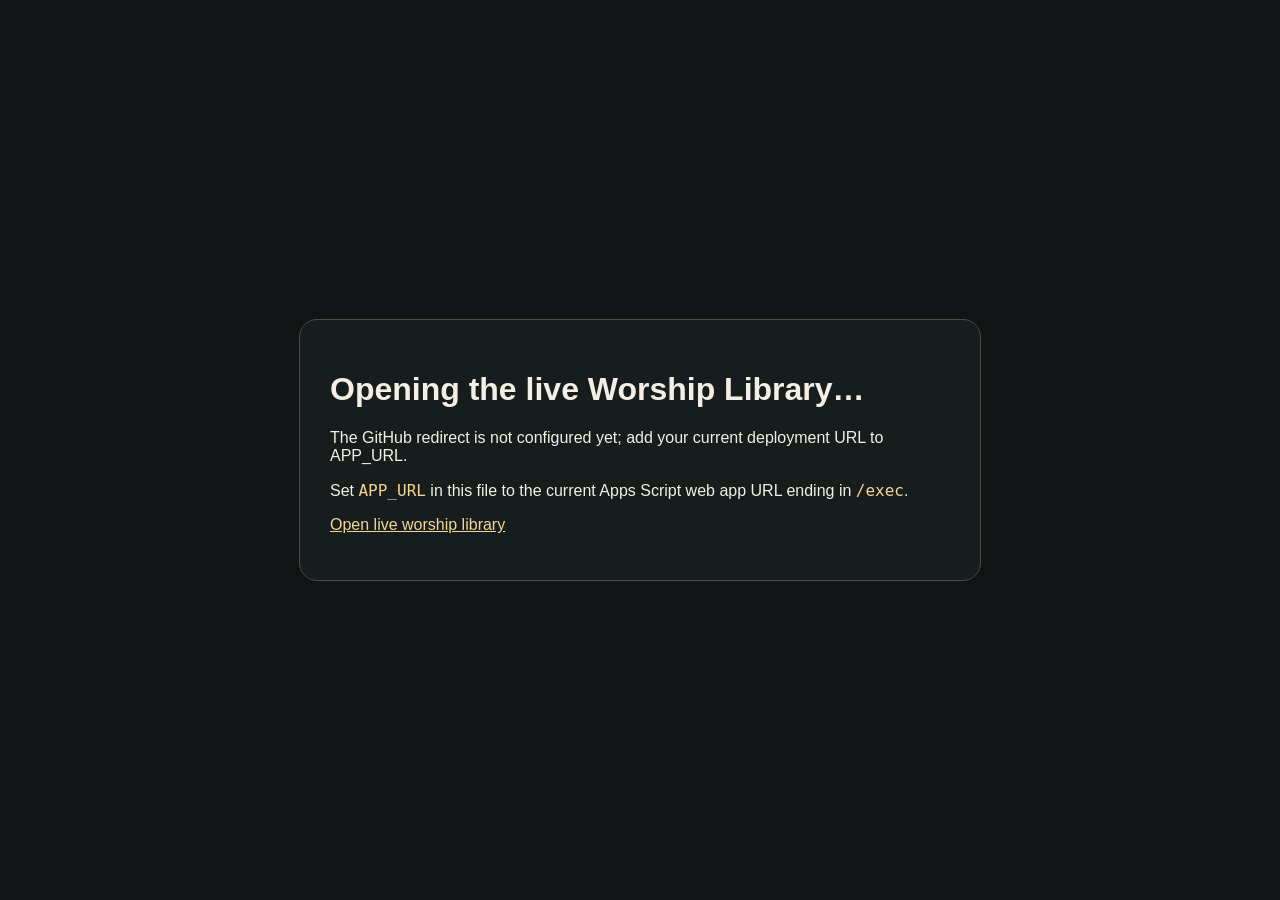
==== commit bfad638a: "Revamp index.html with new layout and styles Updated the HTML structure and added styles for better " ====
--- a/index.html
+++ b/index.html
@@ -1 +1 @@
-<!doctype html><html lang="en"><head><meta charset="utf-8"><meta name="viewport" content="width=device-width,initial-scale=1"><meta http-equiv="refresh" content="0;url=https://script.google.com/macros/s/AKfycbwtRWJXbjv8KUHRvEmNcofWI4KrGpcilIEiDxe3L7g5ypx3es_sFKaPXl5xxIPYPgh0/exec"><title>Christ the Rock Worship Library</title></head><body><p>Opening the live worship library… <a href="https://script.google.com/macros/s/AKfycbwtRWJXbjv8KUHRvEmNcofWI4KrGpcilIEiDxe3L7g5ypx3es_sFKaPXl5xxIPYPgh0/exec">Continue</a></p><script>window.location.replace('https://script.google.com/macros/s/AKfycbwtRWJXbjv8KUHRvEmNcofWI4KrGpcilIEiDxe3L7g5ypx3es_sFKaPXl5xxIPYPgh0/exec');</script></body></html>
+<!doctype html><html lang="en"><head><meta charset="utf-8"><meta name="viewport" content="width=device-width,initial-scale=1"><title>Christ the Rock Worship Library</title><style>body{font:16px Arial,sans-serif;background:#101414;color:#f3efe5;min-height:100vh;display:grid;place-items:center;margin:0}.card{max-width:620px;padding:30px;border:1px solid #4b4b40;border-radius:18px;background:#171d1d}a{color:#f0d793}code{color:#f0d793;overflow-wrap:anywhere}</style></head><body><main class="card"><h1>Opening the live Worship Library…</h1><p id="status">If you see this message, update the Apps Script deployment URL below.</p><p>Set <code>APP_URL</code> in this file to the current Apps Script web app URL ending in <code>/exec</code>.</p><p><a id="open" href="#">Open live worship library</a></p></main><script>const APP_URL = "PASTE_CURRENT_SCRIPT_EXEC_URL_HERE";const ok=/^https:\/\/script\.google\.com\/macros\/s\/[\w-]+\/exec$/.test(APP_URL);if(ok){document.getElementById('open').href=APP_URL;window.location.replace(APP_URL)}else{document.getElementById('status').textContent='The GitHub redirect is not configured yet; add your current deployment URL to APP_URL.'}</script></body></html>
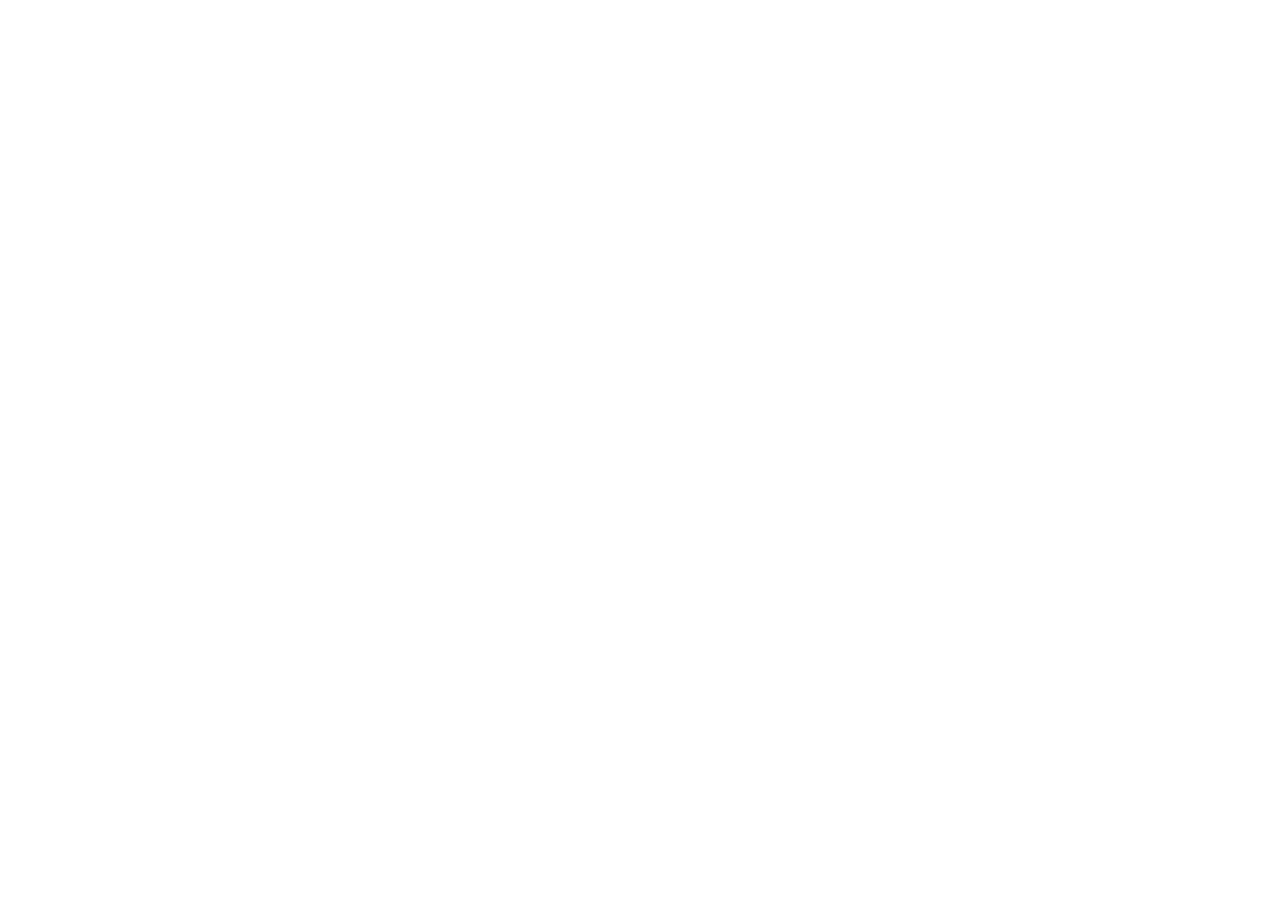
==== commit f871ddea: "Set current Apps Script deployment URL in index.html Updated APP_URL to the current Apps Script depl" ====
--- a/index.html
+++ b/index.html
@@ -1 +1 @@
-<!doctype html><html lang="en"><head><meta charset="utf-8"><meta name="viewport" content="width=device-width,initial-scale=1"><title>Christ the Rock Worship Library</title><style>body{font:16px Arial,sans-serif;background:#101414;color:#f3efe5;min-height:100vh;display:grid;place-items:center;margin:0}.card{max-width:620px;padding:30px;border:1px solid #4b4b40;border-radius:18px;background:#171d1d}a{color:#f0d793}code{color:#f0d793;overflow-wrap:anywhere}</style></head><body><main class="card"><h1>Opening the live Worship Library…</h1><p id="status">If you see this message, update the Apps Script deployment URL below.</p><p>Set <code>APP_URL</code> in this file to the current Apps Script web app URL ending in <code>/exec</code>.</p><p><a id="open" href="#">Open live worship library</a></p></main><script>const APP_URL = "PASTE_CURRENT_SCRIPT_EXEC_URL_HERE";const ok=/^https:\/\/script\.google\.com\/macros\/s\/[\w-]+\/exec$/.test(APP_URL);if(ok){document.getElementById('open').href=APP_URL;window.location.replace(APP_URL)}else{document.getElementById('status').textContent='The GitHub redirect is not configured yet; add your current deployment URL to APP_URL.'}</script></body></html>
+<!doctype html><html lang="en"><head><meta charset="utf-8"><meta name="viewport" content="width=device-width,initial-scale=1"><title>Christ the Rock Worship Library</title><style>body{font:16px Arial,sans-serif;background:#101414;color:#f3efe5;min-height:100vh;display:grid;place-items:center;margin:0}.card{max-width:620px;padding:30px;border:1px solid #4b4b40;border-radius:18px;background:#171d1d}a{color:#f0d793}code{color:#f0d793;overflow-wrap:anywhere}</style></head><body><main class="card"><h1>Opening the live Worship Library…</h1><p id="status">If you see this message, update the Apps Script deployment URL below.</p><p>Set <code>APP_URL</code> in this file to the current Apps Script web app URL ending in <code>/exec</code>.</p><p><a id="open" href="#">Open live worship library</a></p></main><script>const APP_URL = "https://script.google.com/macros/s/AKfycbw0gQi6EPgClCnv789gNs7Ljiv16IBV5KADyLwLQDLDuwUPZWjvitEGWJKLhHxF3xPT/exec";const ok=/^https:\/\/script\.google\.com\/macros\/s\/[\w-]+\/exec$/.test(APP_URL);if(ok){document.getElementById('open').href=APP_URL;window.location.replace(APP_URL)}else{document.getElementById('status').textContent='The GitHub redirect is not configured yet; add your current deployment URL to APP_URL.'}</script></body></html>
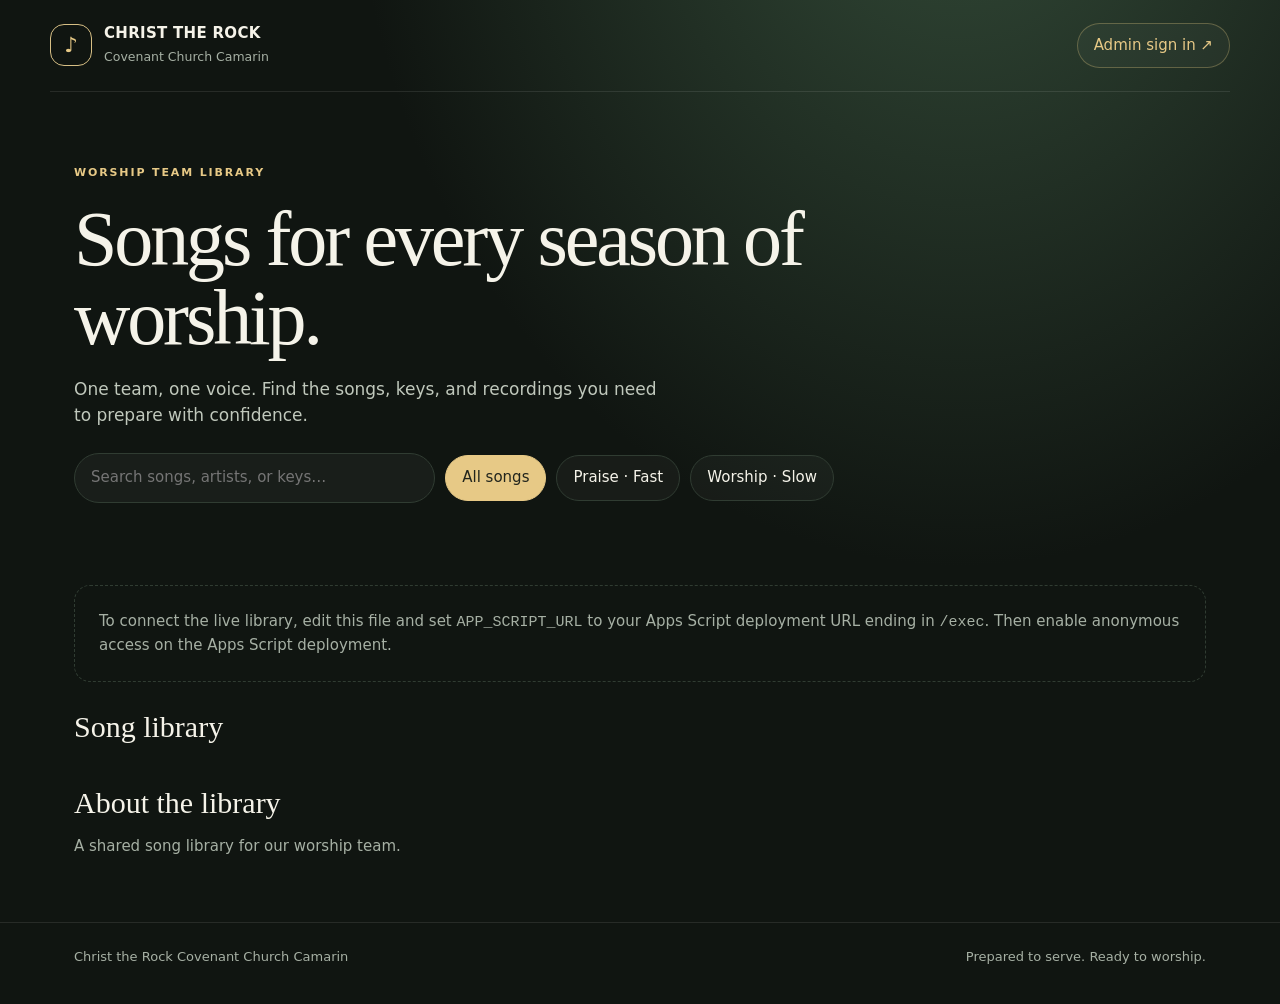
==== commit 7f7ac0c0: "Update index.html" ====
--- a/index.html
+++ b/index.html
@@ -1 +1,31 @@
-<!doctype html><html lang="en"><head><meta charset="utf-8"><meta name="viewport" content="width=device-width,initial-scale=1"><title>Christ the Rock Worship Library</title><style>body{font:16px Arial,sans-serif;background:#101414;color:#f3efe5;min-height:100vh;display:grid;place-items:center;margin:0}.card{max-width:620px;padding:30px;border:1px solid #4b4b40;border-radius:18px;background:#171d1d}a{color:#f0d793}code{color:#f0d793;overflow-wrap:anywhere}</style></head><body><main class="card"><h1>Opening the live Worship Library…</h1><p id="status">If you see this message, update the Apps Script deployment URL below.</p><p>Set <code>APP_URL</code> in this file to the current Apps Script web app URL ending in <code>/exec</code>.</p><p><a id="open" href="#">Open live worship library</a></p></main><script>const APP_URL = "https://script.google.com/macros/s/AKfycbw0gQi6EPgClCnv789gNs7Ljiv16IBV5KADyLwLQDLDuwUPZWjvitEGWJKLhHxF3xPT/exec";const ok=/^https:\/\/script\.google\.com\/macros\/s\/[\w-]+\/exec$/.test(APP_URL);if(ok){document.getElementById('open').href=APP_URL;window.location.replace(APP_URL)}else{document.getElementById('status').textContent='The GitHub redirect is not configured yet; add your current deployment URL to APP_URL.'}</script></body></html>
+<!doctype html>
+<html lang="en">
+<head>
+<meta charset="utf-8"><meta name="viewport" content="width=device-width,initial-scale=1">
+<meta name="theme-color" content="#101511"><title>Worship Library | Christ the Rock Covenant Church Camarin</title>
+<style>
+:root{color-scheme:dark;--bg:#101511;--panel:#19211b;--line:#303c32;--text:#f5f3e9;--muted:#a6b0a4;--gold:#e7c986;--green:#9eb7a1}*{box-sizing:border-box}body{margin:0;background:radial-gradient(ellipse at 75% -20%,#344c39 0,transparent 45%),var(--bg);color:var(--text);font:15px/1.55 Inter,ui-sans-serif,system-ui,-apple-system,"Segoe UI",sans-serif}a{color:inherit}button,input{font:inherit}.wrap{max-width:1180px;margin:auto;padding:0 24px}.top{display:flex;align-items:center;justify-content:space-between;padding:22px 0;border-bottom:1px solid #ffffff18}.brand{display:flex;align-items:center;gap:12px;text-decoration:none}.mark{display:grid;place-items:center;width:42px;height:42px;border:1px solid #d7bf85;border-radius:14px;color:var(--gold);font-size:21px}.brand b{display:block;letter-spacing:.02em}.brand small{color:var(--muted)}.admin,.pill,.filter{border:1px solid var(--line);border-radius:999px;background:#ffffff08;color:var(--text);padding:10px 16px;text-decoration:none}.admin{color:var(--gold);border-color:#d6bd7855}.hero{padding:72px 0 40px;max-width:760px}.eyebrow{color:var(--gold);text-transform:uppercase;letter-spacing:.17em;font-size:11px;font-weight:700}.hero h1{font-family:Georgia,serif;font-weight:400;font-size:clamp(42px,7vw,78px);line-height:1.02;letter-spacing:-.04em;margin:18px 0}.hero p{max-width:590px;color:#c0c8bc;font-size:17px}.tools{display:flex;gap:10px;flex-wrap:wrap;align-items:center;margin:25px 0 28px}.search{flex:1 1 240px;max-width:390px;background:#ffffff0a;border:1px solid var(--line);color:var(--text);padding:12px 16px;border-radius:999px;outline:none}.search:focus{border-color:var(--gold)}.filter{cursor:pointer}.filter.active{background:var(--gold);color:#22251d;border-color:var(--gold)}.heading{display:flex;align-items:end;justify-content:space-between;margin:28px 0 14px}.heading h2{font:400 30px Georgia,serif;margin:0}.heading span,.muted{color:var(--muted)}.grid{display:grid;grid-template-columns:repeat(auto-fit,minmax(min(100%,340px),1fr));gap:16px}.song{background:linear-gradient(145deg,#1c261e,#171d18);border:1px solid var(--line);border-radius:20px;padding:20px;min-width:0}.songhead{display:flex;justify-content:space-between;gap:12px}.song h3{font:400 23px Georgia,serif;margin:0 0 4px}.tag{flex:none;color:var(--gold);font-size:11px;text-transform:uppercase;letter-spacing:.1em;border:1px solid #d7bf854d;border-radius:999px;padding:5px 9px;height:max-content}.meta{color:var(--muted);font-size:13px;margin-bottom:16px}.audio{margin:12px 0}.audio label{display:block;color:#d2dacd;font-size:12px;margin-bottom:6px}.audio iframe{width:100%;height:68px;border:0;border-radius:10px;background:#111}.download{display:inline-block;margin-top:7px;border-radius:999px;padding:8px 13px;background:#e7c986;color:#28271f;text-decoration:none;font-size:13px;font-weight:650}.notes{color:var(--muted);font-size:13px;border-top:1px solid #ffffff14;padding-top:12px;margin-top:14px}.empty,.status{padding:24px;border:1px dashed var(--line);border-radius:16px;color:var(--muted)}.status{margin:14px 0}.setlists{display:flex;gap:12px;overflow:auto;padding:0 0 8px}.setlist{min-width:260px;background:#ffffff08;border:1px solid var(--line);border-radius:14px;padding:15px}.setlist b{display:block}.setlist small{color:var(--muted)}footer{margin-top:64px;padding:24px 0 38px;border-top:1px solid #ffffff18;color:var(--muted);font-size:13px}.footerrow{display:flex;justify-content:space-between;gap:16px;flex-wrap:wrap}.hidden{display:none!important}@media(max-width:560px){.wrap{padding:0 16px}.hero{padding-top:52px}.brand small{font-size:11px}.top{align-items:flex-start}}
+</style>
+</head>
+<body>
+<header class="wrap top"><a class="brand" href="#"><span class="mark">♪</span><span><b>CHRIST THE ROCK</b><small>Covenant Church Camarin</small></span></a><a class="admin" id="admin-link" href="#">Admin sign in ↗</a></header>
+<main class="wrap">
+<section class="hero"><div class="eyebrow">Worship team library</div><h1 id="site-title">Songs for every season of worship.</h1><p id="site-subtitle">One team, one voice. Find the songs, keys, and recordings you need to prepare with confidence.</p><div class="tools"><input class="search" id="search" type="search" placeholder="Search songs, artists, or keys…" aria-label="Search songs"><button class="filter active" data-filter="All">All songs</button><button class="filter" data-filter="Praise">Praise · Fast</button><button class="filter" data-filter="Worship">Worship · Slow</button></div></section>
+<div class="status" id="status">Connecting to the live song library…</div><div id="announcement" class="status hidden"></div>
+<section><div class="heading"><h2>Song library</h2><span id="song-count"></span></div><div class="grid" id="songs"></div><div class="empty hidden" id="empty">No songs match your search yet.</div></section>
+<section id="setlist-section" class="hidden"><div class="heading"><h2>Upcoming setlists</h2><span>Team preparation</span></div><div class="setlists" id="setlists"></div></section>
+<section><div class="heading"><h2>About the library</h2></div><p class="muted" id="about">A shared song library for our worship team.</p><p class="muted" id="service-info"></p></section>
+</main><footer><div class="wrap footerrow"><span>Christ the Rock Covenant Church Camarin</span><span>Prepared to serve. Ready to worship.</span></div></footer>
+<script>
+// Set this to the deployed Apps Script web app URL ending in /exec.
+const APP_SCRIPT_URL = 'PASTE_CURRENT_SCRIPT_EXEC_URL_HERE';
+const state={songs:[],filter:'All',query:''};
+const $=id=>document.getElementById(id);
+function esc(v){return String(v??'').replace(/[&<>"']/g,c=>({'&':'&amp;','<':'&lt;','>':'&gt;','"':'&quot;',"'":'&#39;'}[c]))}
+function drivePreview(id,url){if(id)return 'https://drive.google.com/file/d/'+encodeURIComponent(id)+'/preview';if(url){const m=url.match(/\/d\/([\w-]+)/)||url.match(/[?&]id=([\w-]+)/);if(m)return 'https://drive.google.com/file/d/'+m[1]+'/preview'}return ''}
+function renderSongs(){const list=state.songs.filter(s=>(state.filter==='All'||String(s.category||'').toLowerCase().startsWith(state.filter.toLowerCase()))&&(!state.query||[s.title,s.artist,s.key,s.category].join(' ').toLowerCase().includes(state.query)));$('song-count').textContent=list.length+' '+(list.length===1?'song':'songs');$('songs').innerHTML=list.map(s=>{const ref=drivePreview(s.referenceId,s.referenceUrl),back=drivePreview(s.backingId,s.backingUrl),cat=String(s.category||'Praise');return `<article class="song"><div class="songhead"><div><h3>${esc(s.title)}</h3><div class="meta">${esc(s.artist||'')}</div></div><span class="tag">${esc(cat)}${s.key?' · '+esc(s.key):''}</span></div>${ref?`<div class="audio"><label>Reference song</label><iframe src="${esc(ref)}" allow="autoplay" loading="lazy" title="Reference song: ${esc(s.title)}"></iframe></div>`:''}${back?`<div class="audio"><label>Backing track</label><iframe src="${esc(back)}" allow="autoplay" loading="lazy" title="Backing track: ${esc(s.title)}"></iframe><a class="download" href="${esc(s.backingUrl||'https://drive.google.com/uc?export=download&id='+encodeURIComponent(s.backingId||''))}" target="_blank" rel="noopener">Download backing track ↓</a></div>`:''}${s.notes?`<div class="notes">${esc(s.notes)}</div>`:''}</article>`}).join('');$('empty').classList.toggle('hidden',list.length>0)}
+function receiveCatalog(data){if(!data||!Array.isArray(data.songs))throw new Error('The Apps Script catalog response is incomplete.');const site=data.site||{};document.title=(site.churchName||'Christ the Rock')+' | Worship Library';if(site.title)$('site-title').textContent=site.title;if(site.subtitle)$('site-subtitle').textContent=site.subtitle;if(site.about)$('about').textContent=site.about;if(site.serviceInfo)$('service-info').textContent=site.serviceInfo;if(site.announcement){$('announcement').textContent=site.announcement;$('announcement').classList.remove('hidden')}state.songs=data.songs;renderSongs();$('status').classList.add('hidden');const sets=Array.isArray(data.setlists)?data.setlists:[];if(sets.length){$('setlists').innerHTML=sets.map(x=>{const titles=Array.isArray(x.songTitles)?x.songTitles:(x.songIds||[]).map(id=>state.songs.find(s=>s.id===id)).filter(Boolean).map(s=>s.title);return `<article class="setlist"><b>${esc(x.title||x.name||'Setlist')}</b><small>${esc(x.date||x.serviceDate||'')}</small><p>${esc(titles.join(' · ')+(x.notes?' · '+x.notes:''))}</p></article>`}).join('');$('setlist-section').classList.remove('hidden')}}
+window.WorshipSite={receiveCatalog};
+document.querySelectorAll('.filter').forEach(b=>b.addEventListener('click',()=>{document.querySelectorAll('.filter').forEach(x=>x.classList.remove('active'));b.classList.add('active');state.filter=b.dataset.filter;renderSongs()}));$('search').addEventListener('input',e=>{state.query=e.target.value.trim().toLowerCase();renderSongs()});
+if(/^https:\/\/script\.google\.com\/macros\/s\/[\w-]+\/exec$/.test(APP_SCRIPT_URL)){$('admin-link').href=APP_SCRIPT_URL+'#admin';const script=document.createElement('script');script.src=APP_SCRIPT_URL+'?action=catalog&callback=WorshipSite.receiveCatalog&_='+Date.now();script.onerror=()=>{$('status').textContent='Could not load the song list. Check the Apps Script deployment URL and public access setting.'};document.head.appendChild(script);setTimeout(()=>{if(!$('status').classList.contains('hidden')&&$('status').textContent==='Connecting to the live song library…')$('status').textContent='Still connecting. Verify Apps Script is deployed for anyone and the URL above is current.'},12000)}else{$('status').innerHTML='To connect the live library, edit this file and set <code>APP_SCRIPT_URL</code> to your Apps Script deployment URL ending in <code>/exec</code>. Then enable anonymous access on the Apps Script deployment.'}
+</script></body></html>
